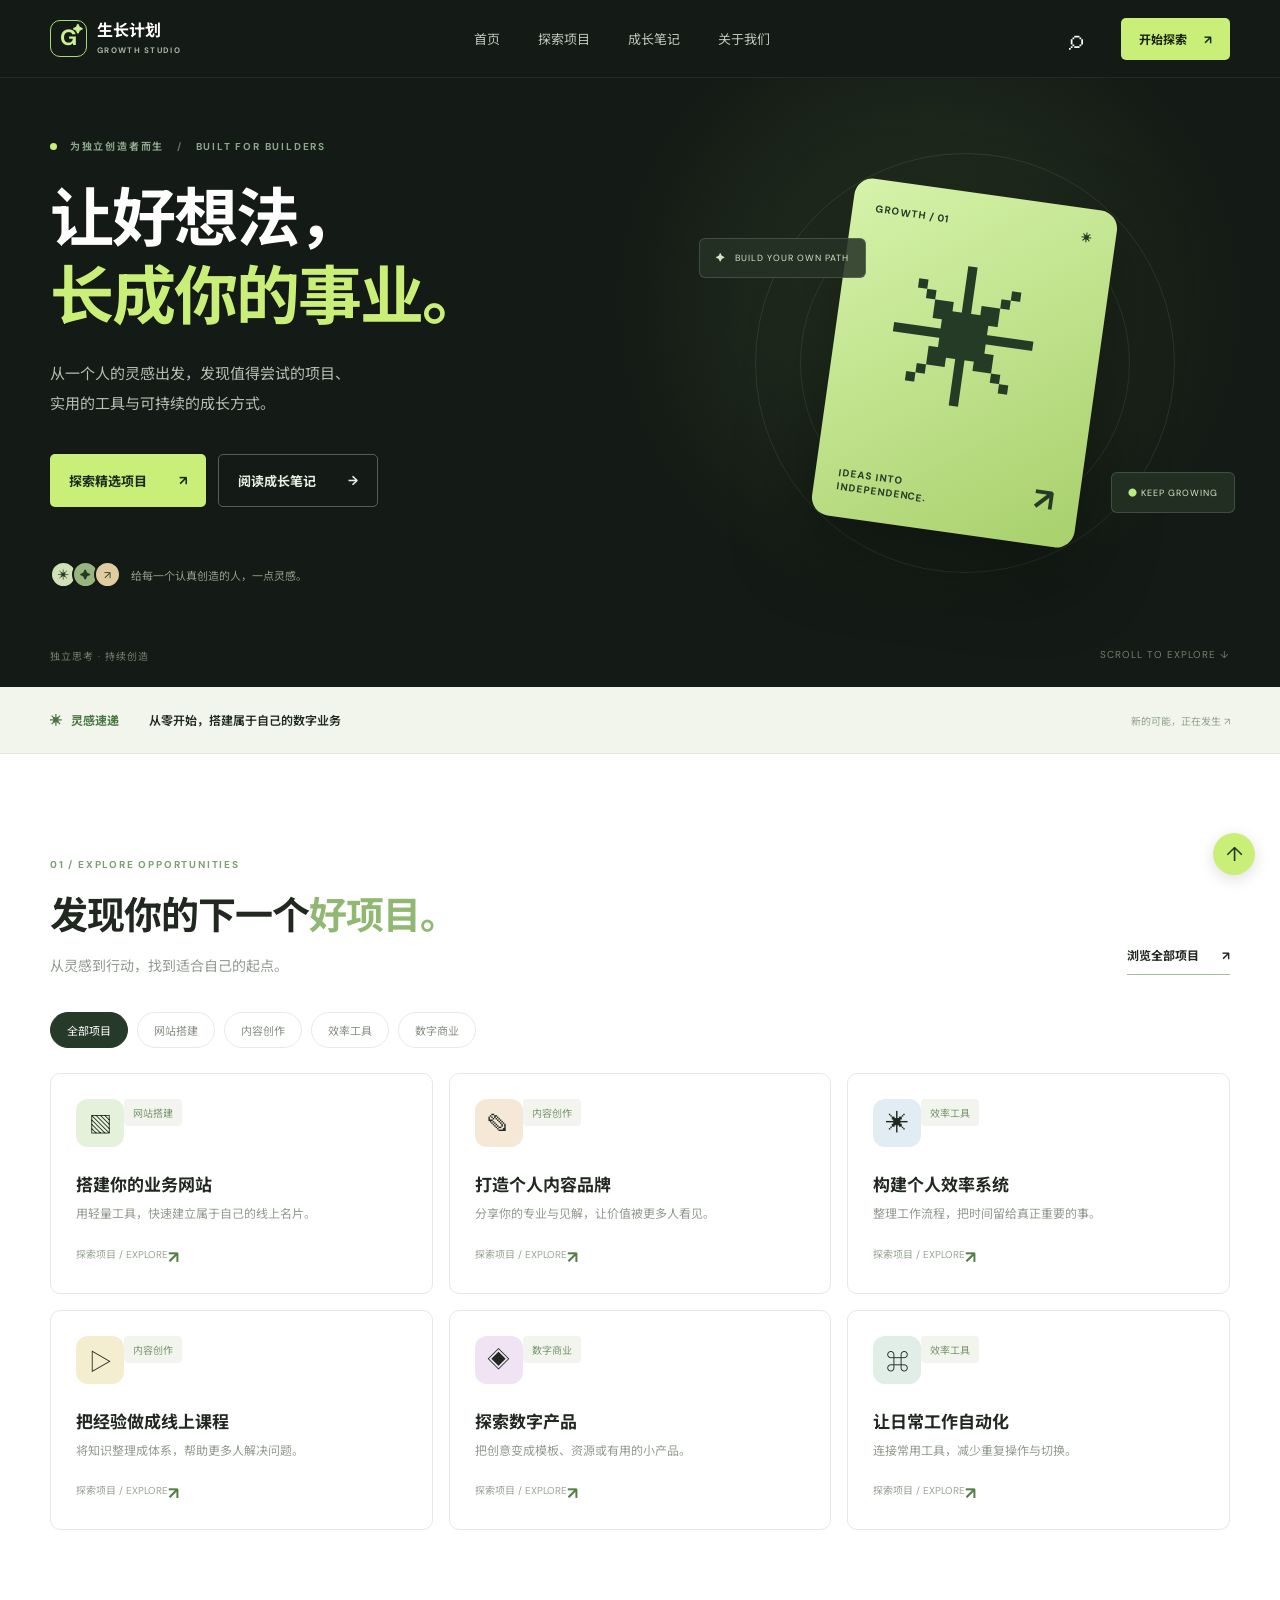
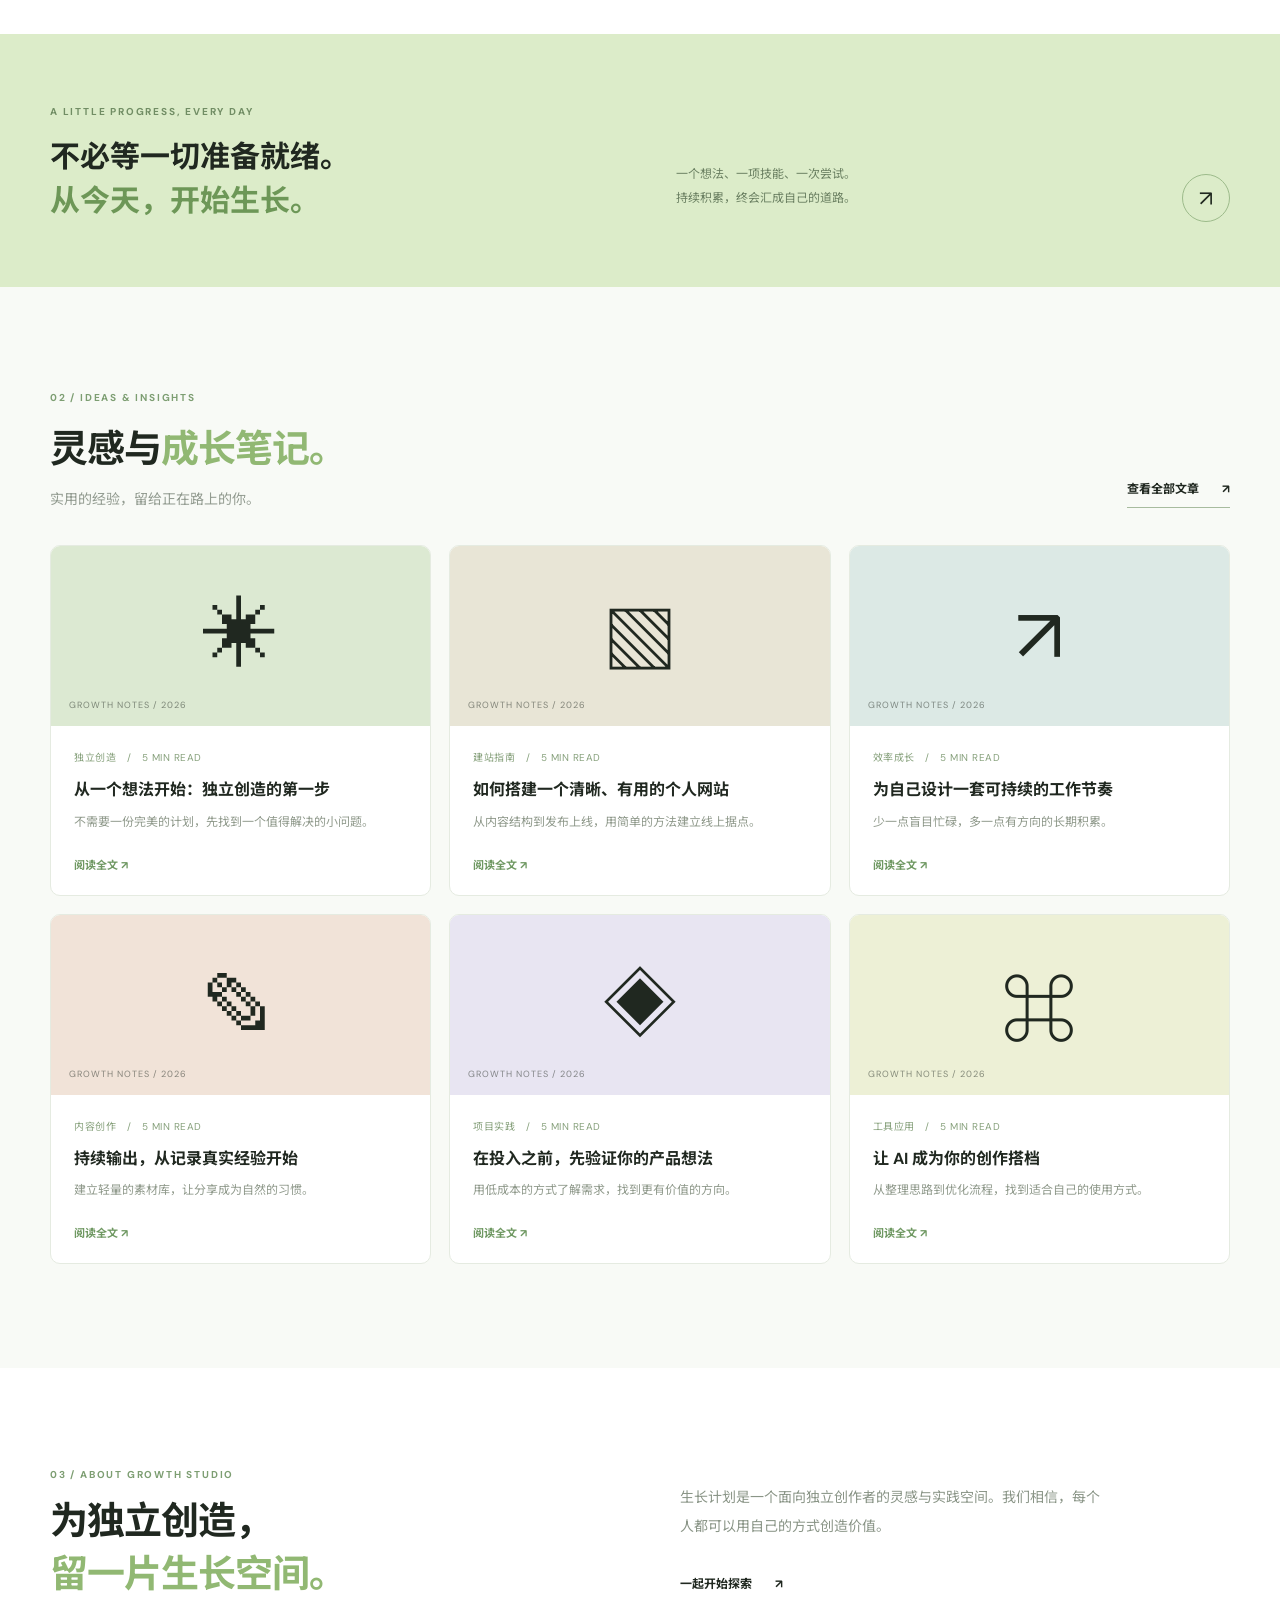
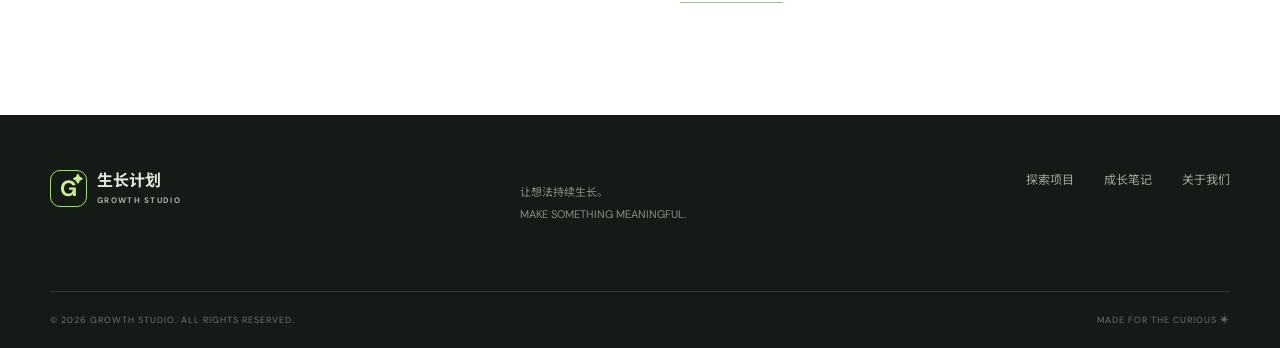
==== index.html @ 4f0d1d78 "Create Growth Studio website" ====
<!doctype html>
<html lang="zh-CN"><head><meta charset="UTF-8"><meta name="viewport" content="width=device-width,initial-scale=1"><meta name="description" content="为独立创作者精选项目、工具与成长指南。"><title>生长计划 Growth Studio — 让想法持续生长</title><link rel="stylesheet" href="style.css"><script defer src="app.js"></script></head>
<body><header class="header"><div class="nav wrap"><a class="brand" href="#home" aria-label="生长计划首页"><span class="brand-mark">G<span>✦</span></span><span>生长计划<small>GROWTH STUDIO</small></span></a><nav class="desktop-nav" aria-label="主导航"><a href="#home">首页</a><a href="#projects">探索项目</a><a href="#articles">成长笔记</a><a href="#about">关于我们</a></nav><button class="search-open icon-btn" aria-label="搜索">⌕</button><a class="nav-cta" href="#projects">开始探索 <span>↗</span></a><button class="menu-toggle icon-btn" aria-label="打开菜单" aria-expanded="false">☰</button></div><nav class="mobile-menu" aria-label="移动菜单"><a href="#home">首页</a><a href="#projects">探索项目</a><a href="#articles">成长笔记</a><a href="#about">关于我们</a></nav></header>
<main id="home"><section class="hero"><div class="hero-glow"></div><div class="wrap hero-inner"><div class="hero-copy"><div class="eyebrow"><span></span> 为独立创造者而生 <b> / </b> BUILT FOR BUILDERS</div><h1>让好想法，<br><em>长成你的事业。</em></h1><p>从一个人的灵感出发，发现值得尝试的项目、<br class="desktop-only">实用的工具与可持续的成长方式。</p><div class="hero-actions"><a class="button primary" href="#projects">探索精选项目 <span>↗</span></a><a class="button ghost" href="#articles">阅读成长笔记 <span>→</span></a></div><div class="hero-note"><span class="avatar-stack"><i>✳</i><i>✦</i><i>↗</i></span> 给每一个认真创造的人，一点灵感。</div></div><div class="hero-art" aria-hidden="true"><div class="orbit orbit-one"></div><div class="orbit orbit-two"></div><div class="art-card"><div class="art-top"><span>GROWTH / 01</span><span>✳</span></div><div class="art-symbol">✳</div><div class="art-bottom"><span>IDEAS INTO<br>INDEPENDENCE.</span><span>↗</span></div></div><div class="float-label label-one">✦ &nbsp; BUILD YOUR OWN PATH</div><div class="float-label label-two"><span>●</span> KEEP GROWING</div></div></div><div class="hero-bottom wrap"><span>独立思考 · 持续创造</span><span>SCROLL TO EXPLORE ↓</span></div></section>
<div class="ticker"><div class="wrap ticker-inner"><span class="ticker-label">✳ &nbsp; 灵感速递</span><a href="#articles">从零开始，搭建属于自己的数字业务</a><span class="ticker-right">新的可能，正在发生 ↗</span></div></div>
<section class="section wrap" id="projects"><div class="section-heading"><div><div class="section-kicker">01 / EXPLORE OPPORTUNITIES</div><h2>发现你的下一个<span>好项目。</span></h2><p>从灵感到行动，找到适合自己的起点。</p></div><a class="text-link" href="#project-list">浏览全部项目 <span>↗</span></a></div><div class="filters" id="filters" aria-label="项目分类"><button class="active" data-filter="全部">全部项目</button><button data-filter="网站搭建">网站搭建</button><button data-filter="内容创作">内容创作</button><button data-filter="效率工具">效率工具</button><button data-filter="数字商业">数字商业</button></div><div class="project-grid" id="project-list"></div><div class="empty" id="project-empty" hidden>没有找到相关项目，试试其他关键词。</div></section>
<section class="manifesto"><div class="wrap manifesto-inner"><div><span class="section-kicker">A LITTLE PROGRESS, EVERY DAY</span><h2>不必等一切准备就绪。<br><em>从今天，开始生长。</em></h2></div><p>一个想法、一项技能、一次尝试。<br>持续积累，终会汇成自己的道路。</p><a href="#articles" aria-label="阅读成长笔记">↗</a></div></section>
<section class="section articles-section" id="articles"><div class="wrap"><div class="section-heading"><div><div class="section-kicker">02 / IDEAS & INSIGHTS</div><h2>灵感与<span>成长笔记。</span></h2><p>实用的经验，留给正在路上的你。</p></div><a class="text-link" href="#article-list">查看全部文章 <span>↗</span></a></div><div class="article-grid" id="article-list"></div><div class="empty" id="article-empty" hidden>没有找到相关文章，试试其他关键词。</div></div></section>
<section class="about wrap" id="about"><div><div class="section-kicker">03 / ABOUT GROWTH STUDIO</div><h2>为独立创造，<br><span>留一片生长空间。</span></h2></div><div><p>生长计划是一个面向独立创作者的灵感与实践空间。我们相信，每个人都可以用自己的方式创造价值。</p><a class="text-link" href="#projects">一起开始探索 <span>↗</span></a></div></section></main>
<footer><div class="wrap footer-top"><a class="brand footer-brand" href="#home"><span class="brand-mark">G<span>✦</span></span><span>生长计划<small>GROWTH STUDIO</small></span></a><p>让想法持续生长。<br>MAKE SOMETHING MEANINGFUL.</p><div><a href="#projects">探索项目</a><a href="#articles">成长笔记</a><a href="#about">关于我们</a></div></div><div class="wrap footer-bottom"><span>© 2026 GROWTH STUDIO. ALL RIGHTS RESERVED.</span><span>MADE FOR THE CURIOUS ✳</span></div></footer>
<nav class="bottom-nav" aria-label="快捷导航"><a href="#home">⌂<small>首页</small></a><a href="#projects">▦<small>项目</small></a><a href="#articles">▤<small>文章</small></a><button class="search-open">⌕<small>搜索</small></button></nav><button class="back-top" aria-label="返回顶部">↑</button>
<dialog id="search-dialog"><form method="dialog"><div class="dialog-head"><span>搜索内容</span><button aria-label="关闭">×</button></div><label for="search-input">输入关键词，发现更多灵感</label><input id="search-input" type="search" placeholder="搜索项目或文章…" autocomplete="off"><div id="search-results"></div></form></dialog><dialog id="detail-dialog"><div class="dialog-head"><span>GROWTH STUDIO / 阅读</span><button id="detail-close" aria-label="关闭">×</button></div><div id="detail-content"></div></dialog></body></html>
---- style.css ----
@import url('https://fonts.googleapis.com/css2?family=DM+Sans:wght@400;500;600;700&family=Noto+Sans+SC:wght@400;500;600;700;900&display=swap');
:root{--dark:#121713;--green:#c9ef79;--ink:#202820;--muted:#788178;--paper:#f8f9f4;--line:#e4e9df}*{box-sizing:border-box}html{scroll-behavior:smooth;scroll-padding-top:90px}body{margin:0;font-family:'DM Sans','Noto Sans SC',sans-serif;color:var(--ink);background:#fff}a{color:inherit;text-decoration:none}button,input{font:inherit}button{cursor:pointer}.wrap{width:min(1180px,calc(100% - 64px));margin:auto}.header{height:78px;background:#141a15;color:#fff;position:sticky;top:0;z-index:20;border-bottom:1px solid #ffffff12}.nav{height:100%;display:flex;align-items:center;gap:32px}.brand{display:flex;gap:10px;align-items:center;font-weight:700;font-size:16px;line-height:1.1;white-space:nowrap}.brand small{display:block;color:#a9b4a6;font-size:8px;letter-spacing:1.3px;margin-top:6px}.brand-mark{width:37px;height:37px;display:grid;place-items:center;border:1px solid #a9db75;border-radius:10px;color:#cbef92;font-size:22px;position:relative}.brand-mark span{font-size:10px;position:absolute;right:3px;top:3px}.desktop-nav{display:flex;gap:38px;margin:auto;font-size:13px;color:#bfc8bd}.desktop-nav a:hover{color:var(--green)}.icon-btn{border:0;background:none;color:inherit;font-size:28px}.nav-cta{background:var(--green);color:#1a2518;padding:12px 18px;border-radius:5px;font-size:12px;font-weight:700}.nav-cta span{padding-left:14px}.menu-toggle,.mobile-menu{display:none}.hero{background:#141a15;color:white;position:relative;overflow:hidden}.hero-glow{position:absolute;width:650px;height:650px;background:radial-gradient(circle,#3a5430 0,transparent 68%);right:2%;top:-100px;opacity:.48}.hero-inner{min-height:568px;display:grid;grid-template-columns:1.1fr .9fr;align-items:center;position:relative}.hero-copy{padding:60px 0}.eyebrow,.section-kicker{font-size:10px;letter-spacing:1.8px;font-weight:700;color:#8ca78a}.eyebrow span{display:inline-block;width:7px;height:7px;border-radius:50%;background:var(--green);margin-right:9px}.eyebrow b{color:#687566;margin:0 9px}.hero h1{font-size:clamp(44px,5vw,68px);line-height:1.22;letter-spacing:-2px;margin:28px 0 22px}.hero h1 em,.manifesto h2 em{font-style:normal;color:var(--green)}.hero-copy>p{font-size:15px;line-height:2;color:#b5bfb2}.hero-actions{display:flex;gap:12px;margin-top:35px}.button{display:inline-flex;align-items:center;justify-content:space-between;gap:32px;padding:16px 19px;border-radius:5px;font-size:13px;font-weight:700}.primary{background:var(--green);color:#1b2918}.ghost{border:1px solid #536052;color:#e7eee4}.hero-note{margin-top:54px;color:#909e8c;font-size:11px;display:flex;align-items:center;gap:15px}.avatar-stack{display:flex}.avatar-stack i{font-style:normal;display:grid;place-items:center;margin-right:-5px;border:2px solid #141a15;width:27px;height:27px;border-radius:50%;background:#d1e0b6;color:#263924}.avatar-stack i:nth-child(2){background:#99b57f}.avatar-stack i:nth-child(3){background:#dfcda1}.hero-art{height:450px;position:relative;display:grid;place-items:center}.orbit{position:absolute;border:1px solid #ffffff16;border-radius:50%;width:420px;height:420px}.orbit-two{width:330px;height:330px}.art-card{width:265px;height:340px;border-radius:18px;background:linear-gradient(145deg,#d6f3aa,#a8d06c);box-shadow:0 30px 80px #0006;transform:rotate(8deg);padding:23px;color:#253b26;display:flex;flex-direction:column;justify-content:space-between}.art-top,.art-bottom{display:flex;justify-content:space-between;font-size:10px;font-weight:700;letter-spacing:1px}.art-symbol{font-size:150px;line-height:1;text-align:center;font-weight:400}.art-bottom{align-items:end;line-height:1.4}.art-bottom span:last-child{font-size:32px}.float-label{position:absolute;border:1px solid #ffffff25;background:#263226dd;border-radius:6px;padding:13px 16px;font-size:9px;letter-spacing:1px;color:#d2e7c7}.label-one{left:0;top:100px}.label-two{right:-5px;bottom:75px}.label-two span{color:#b9eb7e}.hero-bottom{display:flex;justify-content:space-between;color:#70816e;font-size:10px;letter-spacing:1px;padding-bottom:24px}.ticker{border-bottom:1px solid var(--line);background:#f1f5eb}.ticker-inner{min-height:66px;display:flex;align-items:center;gap:30px;font-size:12px}.ticker-label{font-weight:700;color:#497540}.ticker-inner a{font-weight:600}.ticker-right{margin-left:auto;color:#95a28f;font-size:10px}.section{padding:104px 0}.section-heading{display:flex;justify-content:space-between;align-items:end;margin-bottom:37px}.section-kicker{color:#7d9e72}.section h2,.about h2{font-size:38px;letter-spacing:-1px;margin:14px 0}.section h2 span,.about h2 span{color:#91b873}.section-heading p{font-size:14px;color:#929b90;margin:0}.text-link{font-weight:700;font-size:12px;border-bottom:1px solid #a7bb9e;padding:0 0 10px;white-space:nowrap}.text-link span{padding-left:20px}.filters{display:flex;gap:9px;overflow:auto;margin-bottom:25px}.filters button{border:1px solid #e7ebe3;background:#fff;color:#879084;border-radius:30px;padding:9px 16px;font-size:11px;white-space:nowrap}.filters button.active{background:#263a29;border-color:#263a29;color:white}.project-grid{display:grid;grid-template-columns:repeat(3,1fr);gap:16px}.project-card{background:#fff;border:1px solid #e5eae1;border-radius:10px;padding:25px;min-height:220px;transition:.2s;display:flex;flex-direction:column;text-align:left;color:inherit}.project-card:hover,.article-card:hover{transform:translateY(-4px);box-shadow:0 14px 40px #23351b10;border-color:#c7d9bc}.card-top{display:flex;justify-content:space-between;align-items:start}.project-icon{width:48px;height:48px;display:grid;place-items:center;border-radius:12px;font-size:23px}.tag{font-size:10px;color:#7d9575;background:#f1f5ed;padding:6px 9px;border-radius:4px}.project-card h3{font-size:17px;margin:24px 0 8px}.project-card p{font-size:12px;color:#929c8f;line-height:1.8;margin:0}.card-bottom{margin-top:auto;padding-top:20px;display:flex;justify-content:space-between;font-size:10px;color:#98a494}.card-bottom b{font-size:17px;color:#557f47}.manifesto{background:#dcecc9}.manifesto-inner{padding:65px 0;display:flex;align-items:end;justify-content:space-between;gap:30px}.manifesto .section-kicker{color:#718d64}.manifesto h2{font-size:30px;line-height:1.45;margin:15px 0 0}.manifesto h2 em{color:#6d9757}.manifesto p{font-size:12px;color:#6b8062;line-height:2}.manifesto a{border:1px solid #9dbb8b;border-radius:50%;width:48px;height:48px;display:grid;place-items:center;font-size:22px}.articles-section{background:#f8faf6}.article-grid{display:grid;grid-template-columns:repeat(3,1fr);gap:18px}.article-card{border:1px solid #e5ebe1;background:white;border-radius:10px;overflow:hidden;text-align:left;padding:0;color:inherit;transition:.2s}.article-art{height:180px;display:flex;align-items:center;justify-content:center;position:relative;overflow:hidden;font-size:76px}.article-art::after{content:'GROWTH NOTES  /  2026';position:absolute;bottom:15px;left:18px;font-size:9px;letter-spacing:1px;opacity:.5}.article-body{padding:23px}.article-meta{font-size:10px;color:#87a17c;letter-spacing:.5px}.article-card h3{font-size:16px;line-height:1.6;margin:13px 0 9px}.article-card p{font-size:12px;color:#909a8c;line-height:1.8;margin:0}.article-link{display:block;color:#6f9862;font-size:11px;font-weight:700;margin-top:22px}.about{padding:100px 0;display:grid;grid-template-columns:1fr 1fr;gap:80px}.about h2{line-height:1.4}.about p{font-size:14px;color:#8a9587;line-height:2.1;max-width:430px;margin:15px 0 30px}footer{background:#141a15;color:#dfe8da}.footer-top{padding:55px 0;display:flex;align-items:start;justify-content:space-between}.footer-top p{color:#849181;font-size:11px;line-height:2}.footer-top>div{display:flex;gap:30px;font-size:12px;color:#9eaa9a}.footer-bottom{border-top:1px solid #ffffff1c;padding:22px 0;display:flex;justify-content:space-between;color:#697768;font-size:9px;letter-spacing:1px}.bottom-nav{display:none}.back-top{position:fixed;right:25px;bottom:25px;border:0;border-radius:50%;width:42px;height:42px;background:#c9ef79;color:#233a20;font-size:20px;box-shadow:0 4px 16px #0002}dialog{border:0;border-radius:12px;padding:28px;width:min(600px,calc(100% - 32px));box-shadow:0 20px 80px #0004}dialog::backdrop{background:#101810b8}.dialog-head{display:flex;justify-content:space-between;align-items:center;font-size:11px;letter-spacing:1px;color:#81927a;font-weight:700}.dialog-head button{border:0;background:none;font-size:28px;color:#546450}dialog label{display:block;font-size:22px;font-weight:700;margin:22px 0 15px}dialog input{width:100%;border:1px solid #dbe4d7;border-radius:6px;padding:15px;outline-color:#8cb779}#search-results{max-height:50vh;overflow:auto}.result{display:block;width:100%;text-align:left;border:0;border-bottom:1px solid #edf0ea;background:white;padding:16px 2px;color:#2a3928}.result small{display:block;color:#91a389;margin-bottom:5px}#detail-content h2{font-size:28px;line-height:1.4;margin:25px 0 10px}#detail-content p{color:#6e7b69;line-height:1.9;font-size:14px}#detail-content h3{margin-top:30px;font-size:16px}.detail-badge{display:inline-block;background:#eef5e8;color:#638854;padding:7px 11px;border-radius:4px;font-size:11px}.empty{padding:40px;color:#899786;text-align:center}.mobile-menu{background:#141a15;padding:10px 32px 22px}.mobile-menu.open{display:grid;gap:18px;font-size:13px}
@media(max-width:760px){.wrap{width:calc(100% - 40px)}.header{height:65px}.desktop-nav,.nav-cta,.nav>.search-open{display:none}.menu-toggle{display:block;margin-left:auto;font-size:22px}.hero-inner{grid-template-columns:1fr;min-height:0}.hero-copy{padding:65px 0 15px}.hero h1{font-size:43px;letter-spacing:-1px}.hero-copy>p{font-size:13px}.desktop-only{display:none}.hero-note{margin-top:34px}.hero-art{height:340px}.orbit{width:310px;height:310px}.orbit-two{width:250px;height:250px}.art-card{width:190px;height:245px;padding:17px}.art-symbol{font-size:105px}.label-one{left:0;top:55px}.label-two{right:0;bottom:45px}.hero-bottom{font-size:8px}.ticker-inner{gap:14px;font-size:11px}.ticker-right{display:none}.section{padding:70px 0}.section h2,.about h2{font-size:28px}.section-heading{align-items:end;gap:10px}.section-heading p{font-size:12px}.text-link{font-size:10px}.text-link span{padding-left:5px}.project-grid{grid-template-columns:repeat(2,1fr);gap:10px}.project-card{padding:16px;min-height:210px}.project-card h3{font-size:14px;margin-top:18px}.project-card p{font-size:11px}.project-icon{width:40px;height:40px;font-size:20px}.manifesto-inner{align-items:start;flex-wrap:wrap;padding:45px 0}.manifesto h2{font-size:24px}.manifesto p{width:75%}.article-grid{grid-template-columns:1fr}.article-card{display:grid;grid-template-columns:120px 1fr}.article-art{height:100%;min-height:170px;font-size:50px}.article-art::after{font-size:7px}.article-body{padding:18px}.article-card h3{font-size:14px}.article-card p{font-size:11px}.article-link{margin-top:12px}.about{padding:70px 0;grid-template-columns:1fr;gap:15px}.footer-top{gap:30px;flex-wrap:wrap}.footer-top>div{width:100%;gap:25px}.footer-bottom{gap:15px;flex-direction:column;padding-bottom:85px}.bottom-nav{position:fixed;bottom:0;left:0;right:0;display:flex;justify-content:space-around;background:#172018;color:#b4c2af;border-top:1px solid #ffffff15;z-index:15;padding:8px 0 max(8px,env(safe-area-inset-bottom))}.bottom-nav a,.bottom-nav button{color:inherit;display:flex;align-items:center;flex-direction:column;font-size:20px;background:none;border:0;line-height:1.1}.bottom-nav small{font-size:9px;margin-top:5px}.back-top{bottom:80px;right:15px}.hero-actions{gap:8px}.button{padding:14px;gap:15px;font-size:12px}}
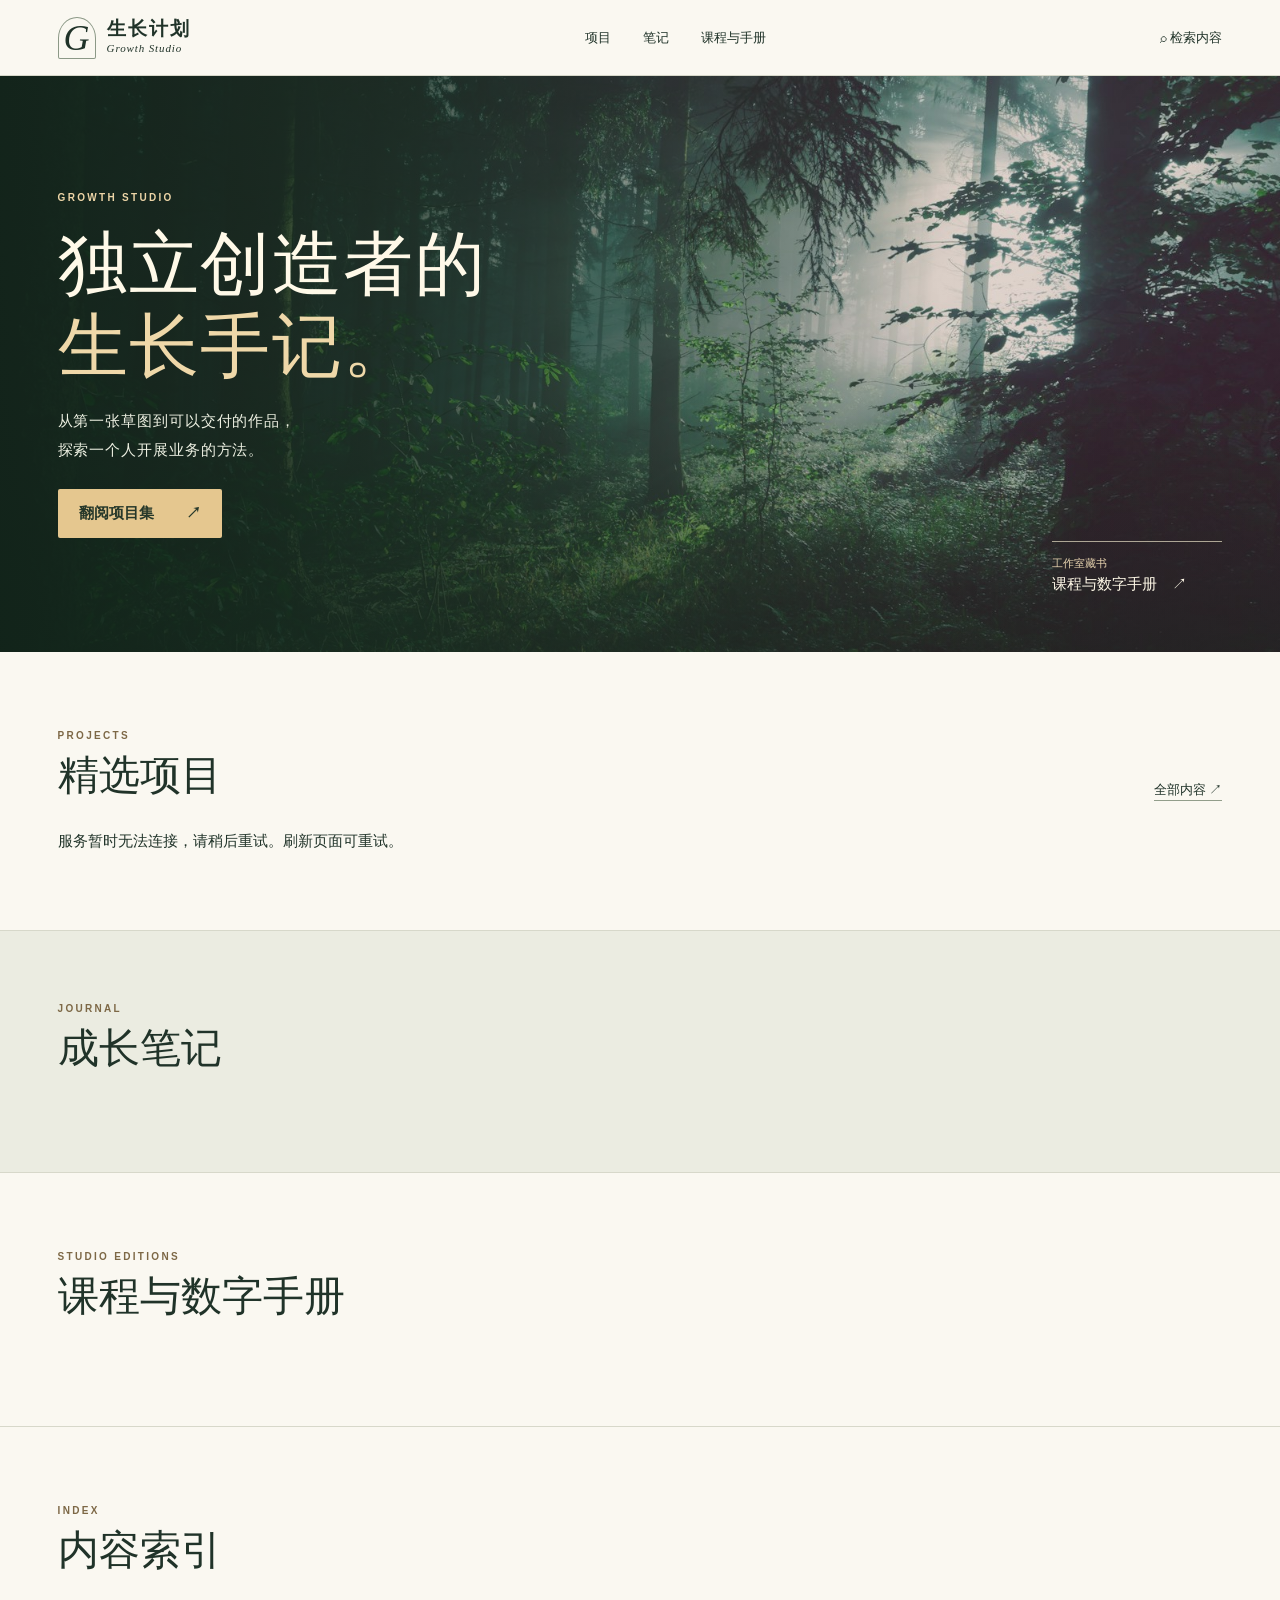
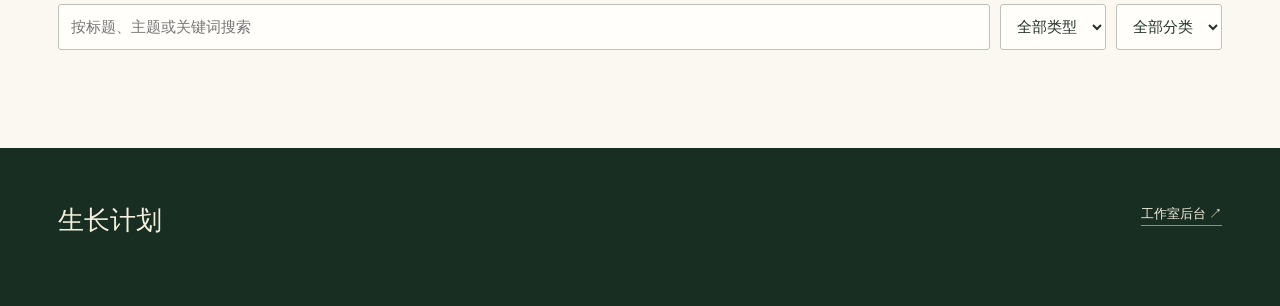
==== commit 2a1917c1: "Build the editorial site, D1-backed CMS and product delivery" ====
--- a/index.html
+++ b/index.html
@@ -1,12 +1,10 @@
 <!doctype html>
-<html lang="zh-CN"><head><meta charset="UTF-8"><meta name="viewport" content="width=device-width,initial-scale=1"><meta name="description" content="为独立创作者精选项目、工具与成长指南。"><title>生长计划 Growth Studio — 让想法持续生长</title><link rel="stylesheet" href="style.css"><script defer src="app.js"></script></head>
-<body><header class="header"><div class="nav wrap"><a class="brand" href="#home" aria-label="生长计划首页"><span class="brand-mark">G<span>✦</span></span><span>生长计划<small>GROWTH STUDIO</small></span></a><nav class="desktop-nav" aria-label="主导航"><a href="#home">首页</a><a href="#projects">探索项目</a><a href="#articles">成长笔记</a><a href="#about">关于我们</a></nav><button class="search-open icon-btn" aria-label="搜索">⌕</button><a class="nav-cta" href="#projects">开始探索 <span>↗</span></a><button class="menu-toggle icon-btn" aria-label="打开菜单" aria-expanded="false">☰</button></div><nav class="mobile-menu" aria-label="移动菜单"><a href="#home">首页</a><a href="#projects">探索项目</a><a href="#articles">成长笔记</a><a href="#about">关于我们</a></nav></header>
-<main id="home"><section class="hero"><div class="hero-glow"></div><div class="wrap hero-inner"><div class="hero-copy"><div class="eyebrow"><span></span> 为独立创造者而生 <b> / </b> BUILT FOR BUILDERS</div><h1>让好想法，<br><em>长成你的事业。</em></h1><p>从一个人的灵感出发，发现值得尝试的项目、<br class="desktop-only">实用的工具与可持续的成长方式。</p><div class="hero-actions"><a class="button primary" href="#projects">探索精选项目 <span>↗</span></a><a class="button ghost" href="#articles">阅读成长笔记 <span>→</span></a></div><div class="hero-note"><span class="avatar-stack"><i>✳</i><i>✦</i><i>↗</i></span> 给每一个认真创造的人，一点灵感。</div></div><div class="hero-art" aria-hidden="true"><div class="orbit orbit-one"></div><div class="orbit orbit-two"></div><div class="art-card"><div class="art-top"><span>GROWTH / 01</span><span>✳</span></div><div class="art-symbol">✳</div><div class="art-bottom"><span>IDEAS INTO<br>INDEPENDENCE.</span><span>↗</span></div></div><div class="float-label label-one">✦ &nbsp; BUILD YOUR OWN PATH</div><div class="float-label label-two"><span>●</span> KEEP GROWING</div></div></div><div class="hero-bottom wrap"><span>独立思考 · 持续创造</span><span>SCROLL TO EXPLORE ↓</span></div></section>
-<div class="ticker"><div class="wrap ticker-inner"><span class="ticker-label">✳ &nbsp; 灵感速递</span><a href="#articles">从零开始，搭建属于自己的数字业务</a><span class="ticker-right">新的可能，正在发生 ↗</span></div></div>
-<section class="section wrap" id="projects"><div class="section-heading"><div><div class="section-kicker">01 / EXPLORE OPPORTUNITIES</div><h2>发现你的下一个<span>好项目。</span></h2><p>从灵感到行动，找到适合自己的起点。</p></div><a class="text-link" href="#project-list">浏览全部项目 <span>↗</span></a></div><div class="filters" id="filters" aria-label="项目分类"><button class="active" data-filter="全部">全部项目</button><button data-filter="网站搭建">网站搭建</button><button data-filter="内容创作">内容创作</button><button data-filter="效率工具">效率工具</button><button data-filter="数字商业">数字商业</button></div><div class="project-grid" id="project-list"></div><div class="empty" id="project-empty" hidden>没有找到相关项目，试试其他关键词。</div></section>
-<section class="manifesto"><div class="wrap manifesto-inner"><div><span class="section-kicker">A LITTLE PROGRESS, EVERY DAY</span><h2>不必等一切准备就绪。<br><em>从今天，开始生长。</em></h2></div><p>一个想法、一项技能、一次尝试。<br>持续积累，终会汇成自己的道路。</p><a href="#articles" aria-label="阅读成长笔记">↗</a></div></section>
-<section class="section articles-section" id="articles"><div class="wrap"><div class="section-heading"><div><div class="section-kicker">02 / IDEAS & INSIGHTS</div><h2>灵感与<span>成长笔记。</span></h2><p>实用的经验，留给正在路上的你。</p></div><a class="text-link" href="#article-list">查看全部文章 <span>↗</span></a></div><div class="article-grid" id="article-list"></div><div class="empty" id="article-empty" hidden>没有找到相关文章，试试其他关键词。</div></div></section>
-<section class="about wrap" id="about"><div><div class="section-kicker">03 / ABOUT GROWTH STUDIO</div><h2>为独立创造，<br><span>留一片生长空间。</span></h2></div><div><p>生长计划是一个面向独立创作者的灵感与实践空间。我们相信，每个人都可以用自己的方式创造价值。</p><a class="text-link" href="#projects">一起开始探索 <span>↗</span></a></div></section></main>
-<footer><div class="wrap footer-top"><a class="brand footer-brand" href="#home"><span class="brand-mark">G<span>✦</span></span><span>生长计划<small>GROWTH STUDIO</small></span></a><p>让想法持续生长。<br>MAKE SOMETHING MEANINGFUL.</p><div><a href="#projects">探索项目</a><a href="#articles">成长笔记</a><a href="#about">关于我们</a></div></div><div class="wrap footer-bottom"><span>© 2026 GROWTH STUDIO. ALL RIGHTS RESERVED.</span><span>MADE FOR THE CURIOUS ✳</span></div></footer>
-<nav class="bottom-nav" aria-label="快捷导航"><a href="#home">⌂<small>首页</small></a><a href="#projects">▦<small>项目</small></a><a href="#articles">▤<small>文章</small></a><button class="search-open">⌕<small>搜索</small></button></nav><button class="back-top" aria-label="返回顶部">↑</button>
-<dialog id="search-dialog"><form method="dialog"><div class="dialog-head"><span>搜索内容</span><button aria-label="关闭">×</button></div><label for="search-input">输入关键词，发现更多灵感</label><input id="search-input" type="search" placeholder="搜索项目或文章…" autocomplete="off"><div id="search-results"></div></form></dialog><dialog id="detail-dialog"><div class="dialog-head"><span>GROWTH STUDIO / 阅读</span><button id="detail-close" aria-label="关闭">×</button></div><div id="detail-content"></div></dialog></body></html>
+<html lang="zh-CN"><head><meta charset="utf-8"><meta name="viewport" content="width=device-width,initial-scale=1"><meta name="theme-color" content="#182e23"><meta name="description" content="生长计划为独立创作者整理项目、实践笔记、课程与工作手册。"><title>生长计划 · Growth Studio</title><link rel="stylesheet" href="style.css"><script>if(location.hostname==='mengxianying.github.io')location.replace('https://growth-studio-atlas.pages.dev/'+location.hash)</script><script type="module" src="app.js"></script></head>
+<body><header class="mast"><div class="wrap bar"><a class="wordmark" href="#home"><i>G</i><span>生长计划<small>Growth Studio</small></span></a><nav><a href="#projects">项目</a><a href="#articles">笔记</a><a href="#resources">课程与手册</a></nav><a href="#library" class="search-link">⌕ <span>检索内容</span></a></div></header>
+<main id="home"><section class="hero"><img class="hero-photo" src="forest.jpg" alt="阳光穿过林间的高大树木" fetchpriority="high"><div class="wrap hero-layout"><div><p class="overline light">GROWTH STUDIO</p><h1>独立创造者的<br><em>生长手记。</em></h1><p class="intro">从第一张草图到可以交付的作品，<br>探索一个人开展业务的方法。</p><a class="gold-button" href="#projects">翻阅项目集 <span>↗</span></a></div><a class="hero-index" href="#resources"><small>工作室藏书</small><span>课程与数字手册　↗</span></a></div></section>
+<section id="projects" class="wrap block"><div class="section-head"><div><p class="overline">PROJECTS</p><h2>精选项目</h2></div><a href="#library" class="inline-link">全部内容 ↗</a></div><div id="project-list" class="project-grid" aria-live="polite">正在读取项目…</div></section>
+<section id="articles" class="paper"><div class="wrap editorial"><div class="section-head"><div><p class="overline">JOURNAL</p><h2>成长笔记</h2></div></div><div id="article-list" class="journal"></div></div></section>
+<section id="resources" class="wrap block"><div class="section-head"><div><p class="overline">STUDIO EDITIONS</p><h2>课程与数字手册</h2></div></div><div id="resource-list" class="resource-grid"></div></section>
+<section id="library" class="library"><div class="wrap block"><div class="section-head"><div><p class="overline">INDEX</p><h2>内容索引</h2></div></div><div class="controls"><input type="search" id="query" aria-label="搜索内容" placeholder="按标题、主题或关键词搜索"><select id="kind" aria-label="内容类型"><option value="">全部类型</option><option value="project">项目</option><option value="article">笔记</option><option value="course">课程</option><option value="product">商品</option></select><select id="category" aria-label="内容分类"><option value="">全部分类</option></select></div><div id="matches" class="index-list" aria-live="polite"></div></div></section></main>
+<footer><div class="wrap"><div><strong>生长计划</strong><p id="about"></p></div><a href="admin.html">工作室后台 ↗</a></div></footer>
+<dialog id="reader"><button class="close" aria-label="关闭详情">×</button><div id="detail"></div></dialog></body></html>
--- a/style.css
+++ b/style.css
@@ -1,3 +1,3 @@
-@import url('https://fonts.googleapis.com/css2?family=DM+Sans:wght@400;500;600;700&family=Noto+Sans+SC:wght@400;500;600;700;900&display=swap');
-:root{--dark:#121713;--green:#c9ef79;--ink:#202820;--muted:#788178;--paper:#f8f9f4;--line:#e4e9df}*{box-sizing:border-box}html{scroll-behavior:smooth;scroll-padding-top:90px}body{margin:0;font-family:'DM Sans','Noto Sans SC',sans-serif;color:var(--ink);background:#fff}a{color:inherit;text-decoration:none}button,input{font:inherit}button{cursor:pointer}.wrap{width:min(1180px,calc(100% - 64px));margin:auto}.header{height:78px;background:#141a15;color:#fff;position:sticky;top:0;z-index:20;border-bottom:1px solid #ffffff12}.nav{height:100%;display:flex;align-items:center;gap:32px}.brand{display:flex;gap:10px;align-items:center;font-weight:700;font-size:16px;line-height:1.1;white-space:nowrap}.brand small{display:block;color:#a9b4a6;font-size:8px;letter-spacing:1.3px;margin-top:6px}.brand-mark{width:37px;height:37px;display:grid;place-items:center;border:1px solid #a9db75;border-radius:10px;color:#cbef92;font-size:22px;position:relative}.brand-mark span{font-size:10px;position:absolute;right:3px;top:3px}.desktop-nav{display:flex;gap:38px;margin:auto;font-size:13px;color:#bfc8bd}.desktop-nav a:hover{color:var(--green)}.icon-btn{border:0;background:none;color:inherit;font-size:28px}.nav-cta{background:var(--green);color:#1a2518;padding:12px 18px;border-radius:5px;font-size:12px;font-weight:700}.nav-cta span{padding-left:14px}.menu-toggle,.mobile-menu{display:none}.hero{background:#141a15;color:white;position:relative;overflow:hidden}.hero-glow{position:absolute;width:650px;height:650px;background:radial-gradient(circle,#3a5430 0,transparent 68%);right:2%;top:-100px;opacity:.48}.hero-inner{min-height:568px;display:grid;grid-template-columns:1.1fr .9fr;align-items:center;position:relative}.hero-copy{padding:60px 0}.eyebrow,.section-kicker{font-size:10px;letter-spacing:1.8px;font-weight:700;color:#8ca78a}.eyebrow span{display:inline-block;width:7px;height:7px;border-radius:50%;background:var(--green);margin-right:9px}.eyebrow b{color:#687566;margin:0 9px}.hero h1{font-size:clamp(44px,5vw,68px);line-height:1.22;letter-spacing:-2px;margin:28px 0 22px}.hero h1 em,.manifesto h2 em{font-style:normal;color:var(--green)}.hero-copy>p{font-size:15px;line-height:2;color:#b5bfb2}.hero-actions{display:flex;gap:12px;margin-top:35px}.button{display:inline-flex;align-items:center;justify-content:space-between;gap:32px;padding:16px 19px;border-radius:5px;font-size:13px;font-weight:700}.primary{background:var(--green);color:#1b2918}.ghost{border:1px solid #536052;color:#e7eee4}.hero-note{margin-top:54px;color:#909e8c;font-size:11px;display:flex;align-items:center;gap:15px}.avatar-stack{display:flex}.avatar-stack i{font-style:normal;display:grid;place-items:center;margin-right:-5px;border:2px solid #141a15;width:27px;height:27px;border-radius:50%;background:#d1e0b6;color:#263924}.avatar-stack i:nth-child(2){background:#99b57f}.avatar-stack i:nth-child(3){background:#dfcda1}.hero-art{height:450px;position:relative;display:grid;place-items:center}.orbit{position:absolute;border:1px solid #ffffff16;border-radius:50%;width:420px;height:420px}.orbit-two{width:330px;height:330px}.art-card{width:265px;height:340px;border-radius:18px;background:linear-gradient(145deg,#d6f3aa,#a8d06c);box-shadow:0 30px 80px #0006;transform:rotate(8deg);padding:23px;color:#253b26;display:flex;flex-direction:column;justify-content:space-between}.art-top,.art-bottom{display:flex;justify-content:space-between;font-size:10px;font-weight:700;letter-spacing:1px}.art-symbol{font-size:150px;line-height:1;text-align:center;font-weight:400}.art-bottom{align-items:end;line-height:1.4}.art-bottom span:last-child{font-size:32px}.float-label{position:absolute;border:1px solid #ffffff25;background:#263226dd;border-radius:6px;padding:13px 16px;font-size:9px;letter-spacing:1px;color:#d2e7c7}.label-one{left:0;top:100px}.label-two{right:-5px;bottom:75px}.label-two span{color:#b9eb7e}.hero-bottom{display:flex;justify-content:space-between;color:#70816e;font-size:10px;letter-spacing:1px;padding-bottom:24px}.ticker{border-bottom:1px solid var(--line);background:#f1f5eb}.ticker-inner{min-height:66px;display:flex;align-items:center;gap:30px;font-size:12px}.ticker-label{font-weight:700;color:#497540}.ticker-inner a{font-weight:600}.ticker-right{margin-left:auto;color:#95a28f;font-size:10px}.section{padding:104px 0}.section-heading{display:flex;justify-content:space-between;align-items:end;margin-bottom:37px}.section-kicker{color:#7d9e72}.section h2,.about h2{font-size:38px;letter-spacing:-1px;margin:14px 0}.section h2 span,.about h2 span{color:#91b873}.section-heading p{font-size:14px;color:#929b90;margin:0}.text-link{font-weight:700;font-size:12px;border-bottom:1px solid #a7bb9e;padding:0 0 10px;white-space:nowrap}.text-link span{padding-left:20px}.filters{display:flex;gap:9px;overflow:auto;margin-bottom:25px}.filters button{border:1px solid #e7ebe3;background:#fff;color:#879084;border-radius:30px;padding:9px 16px;font-size:11px;white-space:nowrap}.filters button.active{background:#263a29;border-color:#263a29;color:white}.project-grid{display:grid;grid-template-columns:repeat(3,1fr);gap:16px}.project-card{background:#fff;border:1px solid #e5eae1;border-radius:10px;padding:25px;min-height:220px;transition:.2s;display:flex;flex-direction:column;text-align:left;color:inherit}.project-card:hover,.article-card:hover{transform:translateY(-4px);box-shadow:0 14px 40px #23351b10;border-color:#c7d9bc}.card-top{display:flex;justify-content:space-between;align-items:start}.project-icon{width:48px;height:48px;display:grid;place-items:center;border-radius:12px;font-size:23px}.tag{font-size:10px;color:#7d9575;background:#f1f5ed;padding:6px 9px;border-radius:4px}.project-card h3{font-size:17px;margin:24px 0 8px}.project-card p{font-size:12px;color:#929c8f;line-height:1.8;margin:0}.card-bottom{margin-top:auto;padding-top:20px;display:flex;justify-content:space-between;font-size:10px;color:#98a494}.card-bottom b{font-size:17px;color:#557f47}.manifesto{background:#dcecc9}.manifesto-inner{padding:65px 0;display:flex;align-items:end;justify-content:space-between;gap:30px}.manifesto .section-kicker{color:#718d64}.manifesto h2{font-size:30px;line-height:1.45;margin:15px 0 0}.manifesto h2 em{color:#6d9757}.manifesto p{font-size:12px;color:#6b8062;line-height:2}.manifesto a{border:1px solid #9dbb8b;border-radius:50%;width:48px;height:48px;display:grid;place-items:center;font-size:22px}.articles-section{background:#f8faf6}.article-grid{display:grid;grid-template-columns:repeat(3,1fr);gap:18px}.article-card{border:1px solid #e5ebe1;background:white;border-radius:10px;overflow:hidden;text-align:left;padding:0;color:inherit;transition:.2s}.article-art{height:180px;display:flex;align-items:center;justify-content:center;position:relative;overflow:hidden;font-size:76px}.article-art::after{content:'GROWTH NOTES  /  2026';position:absolute;bottom:15px;left:18px;font-size:9px;letter-spacing:1px;opacity:.5}.article-body{padding:23px}.article-meta{font-size:10px;color:#87a17c;letter-spacing:.5px}.article-card h3{font-size:16px;line-height:1.6;margin:13px 0 9px}.article-card p{font-size:12px;color:#909a8c;line-height:1.8;margin:0}.article-link{display:block;color:#6f9862;font-size:11px;font-weight:700;margin-top:22px}.about{padding:100px 0;display:grid;grid-template-columns:1fr 1fr;gap:80px}.about h2{line-height:1.4}.about p{font-size:14px;color:#8a9587;line-height:2.1;max-width:430px;margin:15px 0 30px}footer{background:#141a15;color:#dfe8da}.footer-top{padding:55px 0;display:flex;align-items:start;justify-content:space-between}.footer-top p{color:#849181;font-size:11px;line-height:2}.footer-top>div{display:flex;gap:30px;font-size:12px;color:#9eaa9a}.footer-bottom{border-top:1px solid #ffffff1c;padding:22px 0;display:flex;justify-content:space-between;color:#697768;font-size:9px;letter-spacing:1px}.bottom-nav{display:none}.back-top{position:fixed;right:25px;bottom:25px;border:0;border-radius:50%;width:42px;height:42px;background:#c9ef79;color:#233a20;font-size:20px;box-shadow:0 4px 16px #0002}dialog{border:0;border-radius:12px;padding:28px;width:min(600px,calc(100% - 32px));box-shadow:0 20px 80px #0004}dialog::backdrop{background:#101810b8}.dialog-head{display:flex;justify-content:space-between;align-items:center;font-size:11px;letter-spacing:1px;color:#81927a;font-weight:700}.dialog-head button{border:0;background:none;font-size:28px;color:#546450}dialog label{display:block;font-size:22px;font-weight:700;margin:22px 0 15px}dialog input{width:100%;border:1px solid #dbe4d7;border-radius:6px;padding:15px;outline-color:#8cb779}#search-results{max-height:50vh;overflow:auto}.result{display:block;width:100%;text-align:left;border:0;border-bottom:1px solid #edf0ea;background:white;padding:16px 2px;color:#2a3928}.result small{display:block;color:#91a389;margin-bottom:5px}#detail-content h2{font-size:28px;line-height:1.4;margin:25px 0 10px}#detail-content p{color:#6e7b69;line-height:1.9;font-size:14px}#detail-content h3{margin-top:30px;font-size:16px}.detail-badge{display:inline-block;background:#eef5e8;color:#638854;padding:7px 11px;border-radius:4px;font-size:11px}.empty{padding:40px;color:#899786;text-align:center}.mobile-menu{background:#141a15;padding:10px 32px 22px}.mobile-menu.open{display:grid;gap:18px;font-size:13px}
-@media(max-width:760px){.wrap{width:calc(100% - 40px)}.header{height:65px}.desktop-nav,.nav-cta,.nav>.search-open{display:none}.menu-toggle{display:block;margin-left:auto;font-size:22px}.hero-inner{grid-template-columns:1fr;min-height:0}.hero-copy{padding:65px 0 15px}.hero h1{font-size:43px;letter-spacing:-1px}.hero-copy>p{font-size:13px}.desktop-only{display:none}.hero-note{margin-top:34px}.hero-art{height:340px}.orbit{width:310px;height:310px}.orbit-two{width:250px;height:250px}.art-card{width:190px;height:245px;padding:17px}.art-symbol{font-size:105px}.label-one{left:0;top:55px}.label-two{right:0;bottom:45px}.hero-bottom{font-size:8px}.ticker-inner{gap:14px;font-size:11px}.ticker-right{display:none}.section{padding:70px 0}.section h2,.about h2{font-size:28px}.section-heading{align-items:end;gap:10px}.section-heading p{font-size:12px}.text-link{font-size:10px}.text-link span{padding-left:5px}.project-grid{grid-template-columns:repeat(2,1fr);gap:10px}.project-card{padding:16px;min-height:210px}.project-card h3{font-size:14px;margin-top:18px}.project-card p{font-size:11px}.project-icon{width:40px;height:40px;font-size:20px}.manifesto-inner{align-items:start;flex-wrap:wrap;padding:45px 0}.manifesto h2{font-size:24px}.manifesto p{width:75%}.article-grid{grid-template-columns:1fr}.article-card{display:grid;grid-template-columns:120px 1fr}.article-art{height:100%;min-height:170px;font-size:50px}.article-art::after{font-size:7px}.article-body{padding:18px}.article-card h3{font-size:14px}.article-card p{font-size:11px}.article-link{margin-top:12px}.about{padding:70px 0;grid-template-columns:1fr;gap:15px}.footer-top{gap:30px;flex-wrap:wrap}.footer-top>div{width:100%;gap:25px}.footer-bottom{gap:15px;flex-direction:column;padding-bottom:85px}.bottom-nav{position:fixed;bottom:0;left:0;right:0;display:flex;justify-content:space-around;background:#172018;color:#b4c2af;border-top:1px solid #ffffff15;z-index:15;padding:8px 0 max(8px,env(safe-area-inset-bottom))}.bottom-nav a,.bottom-nav button{color:inherit;display:flex;align-items:center;flex-direction:column;font-size:20px;background:none;border:0;line-height:1.1}.bottom-nav small{font-size:9px;margin-top:5px}.back-top{bottom:80px;right:15px}.hero-actions{gap:8px}.button{padding:14px;gap:15px;font-size:12px}}
+:root{--paper:#faf8f1;--ink:#203329;--muted:#687269;--line:#d7d8ca;--gold:#e5c78f;--forest:#182e23;--serif:"Baskervville","Songti SC","STSong","Noto Serif CJK SC",Georgia,serif;--sans:"DM Sans","PingFang SC","Microsoft YaHei",sans-serif;color-scheme:light}
+*{box-sizing:border-box}html{scroll-behavior:smooth;scroll-padding-top:80px}body{margin:0;background:var(--paper);color:var(--ink);font:15px/1.65 var(--sans)}button,input,select,textarea{font:inherit;color:inherit}button,a,input,select,textarea{touch-action:manipulation}button,a{cursor:pointer}a{color:inherit;text-decoration:none}button{border:1px solid var(--line);background:var(--paper);padding:.55rem 1rem;border-radius:3px}a:focus-visible,button:focus-visible,input:focus-visible,select:focus-visible,textarea:focus-visible{outline:3px solid #b8883d;outline-offset:3px}[hidden]{display:none!important}.wrap{width:min(1240px,calc(100% - 9vw));margin:auto}.mast{background:var(--paper);position:sticky;top:0;z-index:5;border-bottom:1px solid var(--line)}.bar{height:75px;display:flex;justify-content:space-between;align-items:center;gap:1.1rem}.wordmark{display:inline-flex;align-items:center;gap:11px}.wordmark i{width:38px;height:42px;border:1px solid #8c9987;border-radius:50% 50% 2px 2px;text-align:center;font:italic 36px/41px Georgia,serif}.wordmark span{font:bold 19px/1.2 var(--serif);letter-spacing:2px}.wordmark small{display:block;font:italic 11px/1.4 Georgia,serif;letter-spacing:.08em}.bar nav{display:flex;gap:2rem}.bar nav a,.search-link,.admin .bar>a:last-child{font-size:13px}.bar a:hover,.inline-link:hover{color:#906320}.hero{position:relative;background:#17281b;color:#fff9e8;isolation:isolate;overflow:hidden}.hero-photo{position:absolute;inset:0;height:100%;width:100%;object-fit:cover;object-position:60% 48%;z-index:-2}.hero:before{content:"";position:absolute;inset:0;background:linear-gradient(90deg,#102419ed 0%,#142c1ebd 32%,#142c1e20 73%),linear-gradient(0deg,#14251973,transparent 45%);z-index:-1}.hero-layout{min-height:clamp(490px,45vw,650px);display:flex;align-items:center;justify-content:space-between;padding-block:55px;gap:2rem}.overline{font:600 10px/1.6 var(--sans);letter-spacing:.23em;margin:0 0 12px;color:#7d6846}.overline.light{color:#edd5a7}.hero h1{font:500 clamp(46px,5.5vw,82px)/1.16 var(--serif);letter-spacing:.02em;margin:18px 0 20px}.hero h1 em{color:#efd8a9;font-style:normal}.intro{color:#edf0e2;line-height:1.9;letter-spacing:.06em}.gold-button{display:inline-flex;align-items:center;justify-content:center;gap:32px;background:var(--gold);color:#26382a;font-weight:650;border:0;border-radius:2px;padding:12px 21px}.hero .gold-button{margin-top:10px}.gold-button:hover{background:#eed5a5}.hero-index{border-top:1px solid #efe8ccaa;align-self:end;min-width:170px;padding-top:12px}.hero-index small,.hero-index span{display:block}.hero-index small{color:#ead6b1;font-size:11px}.block{padding-block:76px}.section-head{display:flex;align-items:end;justify-content:space-between;gap:15px;margin-bottom:28px}h1,h2,h3{font-family:var(--serif);overflow-wrap:anywhere}.section-head h2,.desk h1{font-weight:550;font-size:clamp(30px,3.2vw,47px);margin:0;line-height:1.22}.section-head .overline{margin-bottom:7px}.inline-link{font-size:13px;border-bottom:1px solid #929e8b}.project-grid{display:grid;grid-template-columns:repeat(3,minmax(0,1fr));gap:25px}.project-card figure{aspect-ratio:1.83;margin:0 0 18px;background:#dcdacb;overflow:hidden}.project-card img,.resource img{width:100%;height:100%;object-fit:cover;transition:transform .4s}.project-card:hover img{transform:scale(1.035)}.project-card h3,.resource h3{font-size:22px;line-height:1.35;margin:7px 0 6px}.project-card b{float:right;font:normal 16px var(--sans);color:#877143}.project-card small,.resource small,.journal small,#detail>small{color:#78603a;font-size:11px;letter-spacing:.08em}.project-card p,.resource p{margin:4px 0;color:var(--muted);font-size:14px}.paper{background:#ebece1;border-block:1px solid var(--line)}.editorial{display:grid;grid-template-columns:1fr 2fr;gap:4%;padding-block:70px}.editorial .section-head{align-self:start}.journal a,.index-list a{border-top:1px solid #bcc4b6;display:grid;align-items:center;gap:17px;padding:17px 0;grid-template-columns:75px 1fr 1em}.journal h3{font-size:19px;font-weight:550;line-height:1.55;margin:0}.journal a:hover,.index-list a:hover{color:#916525}.resource-grid{display:grid;grid-template-columns:repeat(2,minmax(0,1fr));gap:24px}.resource{display:grid;grid-template-columns:34% 1fr;border:1px solid var(--line);background:#f5f2e8;overflow:hidden}.resource img{min-height:185px}.resource>div{padding:24px}.resource b{display:block;margin-top:14px;font-size:12px}.library{border-top:1px solid var(--line)}input,select,textarea{border:1px solid #bbc4b7;background:#fffefa;border-radius:3px;padding:10px 12px;min-width:0;max-width:100%}textarea{resize:vertical}.controls{display:flex;gap:10px;margin-bottom:22px;flex-wrap:wrap}.controls input{flex:1;min-width:180px}.index-list{display:grid;grid-template-columns:repeat(2,minmax(0,1fr));column-gap:35px}.index-list a{grid-template-columns:35px 1fr 1em;font-size:13px}.index-list small{color:var(--muted)}footer{padding:55px 0;background:var(--forest);color:#f5f0dc}footer>.wrap{display:flex;gap:30px;justify-content:space-between;align-items:start}footer strong{font:26px var(--serif)}footer p{color:#bbc7b9;max-width:560px;font-size:13px}footer a{white-space:nowrap;font-size:13px;border-bottom:1px solid #85937c}dialog{width:min(680px,94vw);max-height:86vh;margin:auto;padding:38px;border:1px solid var(--line);background:var(--paper);color:var(--ink);border-radius:7px;box-shadow:0 20px 90px #10211766}dialog::backdrop{background:#13271ec9}.close{position:sticky;float:right;top:0;z-index:1;background:var(--paper);border-radius:50%;font:24px/1 var(--sans);padding:5px 9px}#detail h2,#editor h2{font-size:32px;line-height:1.3;margin:16px 0}.lead{color:var(--muted)}#detail>img{width:100%;max-height:290px;object-fit:cover;margin:8px 0}.prose{white-space:pre-wrap;overflow-wrap:anywhere;line-height:2;margin:18px 0}.admin{background:#f2f1e9}.admin .mast{background:var(--forest);color:var(--paper)}#login{max-width:420px;margin:12vh auto;background:var(--paper);border:1px solid var(--line);padding:34px}#login h1{font-size:32px;margin:0 0 20px}.admin label{display:grid;gap:6px;font-size:13px;margin:12px 0}.admin label input,.admin label textarea,.admin label select{width:100%}.workspace{display:grid;grid-template-columns:175px minmax(0,1fr);gap:4vw;min-height:75vh;padding:50px 0}.workspace aside{border-right:1px solid var(--line);padding-right:22px}.workspace aside strong{font:24px var(--serif)}#sections{display:grid;margin:24px 0}#sections button{border:0;border-bottom:1px solid var(--line);text-align:left;background:transparent;padding:11px}#sections [aria-current=page]{background:#dbe1d1;font-weight:700}.metrics{display:grid;grid-template-columns:repeat(auto-fit,minmax(100px,1fr));background:var(--forest);color:var(--paper);padding:20px;gap:16px}.metrics small,.row small{display:block}.metrics small{color:#c4ccbc}.metrics b{display:block;font:34px/1.5 Georgia,serif;color:var(--gold)}.desk h2{font-size:22px;margin:30px 0 12px}.row{display:flex;align-items:center;gap:14px;border-bottom:1px solid var(--line);padding:14px 0}.row>div:first-child,.row>strong:first-child{flex:1;min-width:0;overflow-wrap:anywhere}.row small,.muted{color:var(--muted);font-size:12px}.row button{font-size:12px}.badge{padding:3px 9px;background:#e9ddc5;color:#715a32;font-size:11px;border-radius:20px}.badge.on{background:#dde9d8;color:#34563e}.form-grid{display:grid;grid-template-columns:1fr 1fr;gap:12px}#message:not(:empty){position:sticky;bottom:15px;background:#243e2d;color:white;border-radius:4px;padding:10px 18px;width:fit-content;margin-inline:auto}#edit-message{color:#84612d}button:disabled{opacity:.55;cursor:wait}
+@media(max-width:700px){.wrap{width:calc(100% - 36px)}.bar{height:63px;gap:8px}.bar nav{gap:12px}.bar nav a{font-size:12px}.wordmark{gap:6px}.wordmark i{width:27px;height:32px;font-size:26px;line-height:30px}.wordmark span{font-size:15px}.wordmark small{font-size:9px}.search-link{font-size:21px}.search-link span{display:none}.hero-layout{align-items:start;flex-direction:column;min-height:490px;padding-block:45px 22px}.hero-index{align-self:end;min-width:140px;font-size:13px}.hero-photo{object-position:65% center}.hero h1{font-size:clamp(42px,10vw,60px)}.intro{font-size:14px}.block,.editorial{padding-block:43px}.project-grid,.editorial,.resource-grid,.index-list{grid-template-columns:1fr}.project-grid{gap:28px}.journal a{gap:10px;grid-template-columns:56px 1fr 1em}.journal h3{font-size:17px}.resource>div{padding:15px}.resource h3,.project-card h3{font-size:20px}.controls input{width:100%;flex-basis:100%}.controls select{flex:1}.section-head{margin-bottom:20px}.workspace{display:block;padding:18px 0}.workspace aside{border:0;padding:0}.workspace aside>strong{display:none}#sections{display:flex;overflow:auto;margin:0 0 10px}#sections button{white-space:nowrap}.desk{margin-top:20px}.desk h1{font-size:26px}.order-row{flex-wrap:wrap}.metrics{grid-template-columns:repeat(2,1fr)}.row{gap:7px}.row strong{font-size:14px}dialog{padding:22px}.form-grid{grid-template-columns:1fr}footer>.wrap{flex-direction:column}.gold-button{font-size:14px}}@media(prefers-reduced-motion:reduce){*{scroll-behavior:auto!important;transition:none!important}}
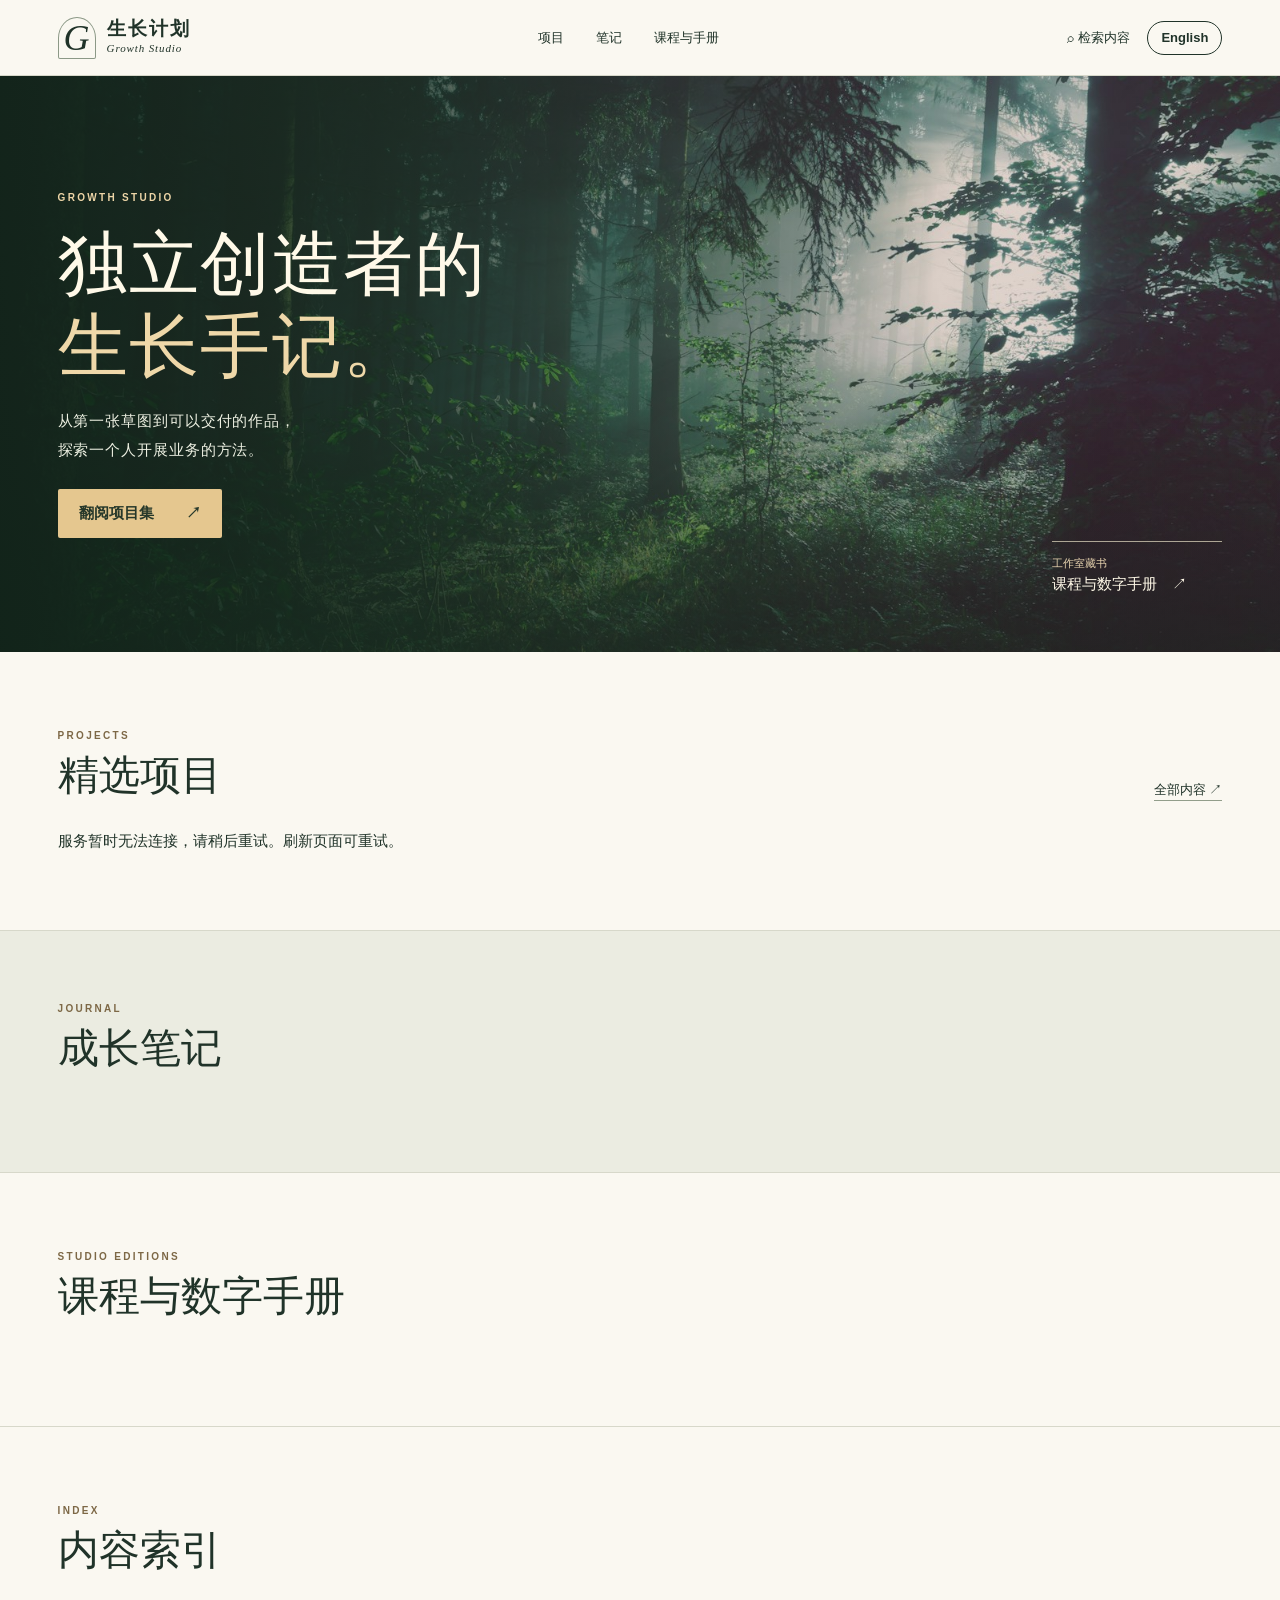
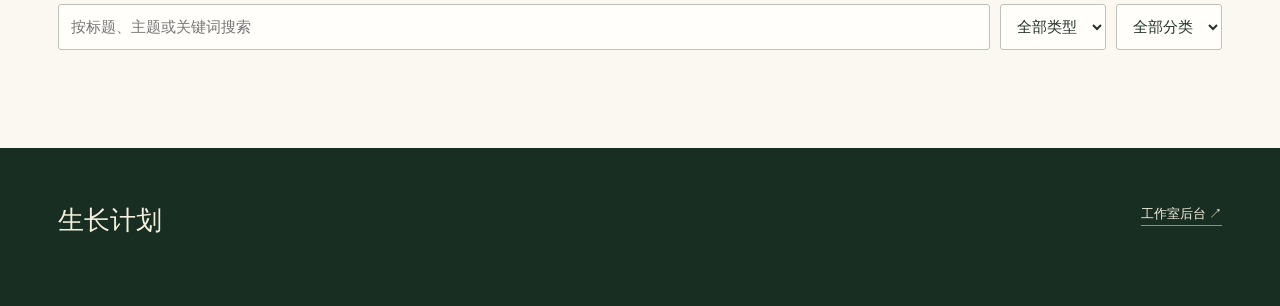
==== commit d505c728: "Add English edition and bilingual publishing" ====
--- a/index.html
+++ b/index.html
@@ -1,10 +1,10 @@
 <!doctype html>
-<html lang="zh-CN"><head><meta charset="utf-8"><meta name="viewport" content="width=device-width,initial-scale=1"><meta name="theme-color" content="#182e23"><meta name="description" content="生长计划为独立创作者整理项目、实践笔记、课程与工作手册。"><title>生长计划 · Growth Studio</title><link rel="stylesheet" href="style.css"><script>if(location.hostname==='mengxianying.github.io')location.replace('https://growth-studio-atlas.pages.dev/'+location.hash)</script><script type="module" src="app.js"></script></head>
-<body><header class="mast"><div class="wrap bar"><a class="wordmark" href="#home"><i>G</i><span>生长计划<small>Growth Studio</small></span></a><nav><a href="#projects">项目</a><a href="#articles">笔记</a><a href="#resources">课程与手册</a></nav><a href="#library" class="search-link">⌕ <span>检索内容</span></a></div></header>
+<html lang="zh-CN"><head><meta charset="utf-8"><meta name="viewport" content="width=device-width,initial-scale=1"><meta name="theme-color" content="#182e23"><meta name="description" content="生长计划为独立创作者整理项目、实践笔记、课程与工作手册。"><title>生长计划 · Growth Studio</title><link rel="stylesheet" href="style.css"><script src="language.js"></script><script type="module" src="app.js"></script></head>
+<body><header class="mast"><div class="wrap bar"><a class="wordmark" href="#home"><i>G</i><span>生长计划<small>Growth Studio</small></span></a><nav><a href="#projects">项目</a><a href="#articles">笔记</a><a href="#resources">课程与手册</a></nav><a href="#library" class="search-link">⌕ <span>检索内容</span></a><a class="lang-switch" data-language-switch href="?lang=en" lang="en" hreflang="en">English</a></div></header>
 <main id="home"><section class="hero"><img class="hero-photo" src="forest.jpg" alt="阳光穿过林间的高大树木" fetchpriority="high"><div class="wrap hero-layout"><div><p class="overline light">GROWTH STUDIO</p><h1>独立创造者的<br><em>生长手记。</em></h1><p class="intro">从第一张草图到可以交付的作品，<br>探索一个人开展业务的方法。</p><a class="gold-button" href="#projects">翻阅项目集 <span>↗</span></a></div><a class="hero-index" href="#resources"><small>工作室藏书</small><span>课程与数字手册　↗</span></a></div></section>
 <section id="projects" class="wrap block"><div class="section-head"><div><p class="overline">PROJECTS</p><h2>精选项目</h2></div><a href="#library" class="inline-link">全部内容 ↗</a></div><div id="project-list" class="project-grid" aria-live="polite">正在读取项目…</div></section>
 <section id="articles" class="paper"><div class="wrap editorial"><div class="section-head"><div><p class="overline">JOURNAL</p><h2>成长笔记</h2></div></div><div id="article-list" class="journal"></div></div></section>
 <section id="resources" class="wrap block"><div class="section-head"><div><p class="overline">STUDIO EDITIONS</p><h2>课程与数字手册</h2></div></div><div id="resource-list" class="resource-grid"></div></section>
 <section id="library" class="library"><div class="wrap block"><div class="section-head"><div><p class="overline">INDEX</p><h2>内容索引</h2></div></div><div class="controls"><input type="search" id="query" aria-label="搜索内容" placeholder="按标题、主题或关键词搜索"><select id="kind" aria-label="内容类型"><option value="">全部类型</option><option value="project">项目</option><option value="article">笔记</option><option value="course">课程</option><option value="product">商品</option></select><select id="category" aria-label="内容分类"><option value="">全部分类</option></select></div><div id="matches" class="index-list" aria-live="polite"></div></div></section></main>
 <footer><div class="wrap"><div><strong>生长计划</strong><p id="about"></p></div><a href="admin.html">工作室后台 ↗</a></div></footer>
-<dialog id="reader"><button class="close" aria-label="关闭详情">×</button><div id="detail"></div></dialog></body></html>
+<dialog id="reader"><button class="close" aria-label="关闭详情">×</button><a class="lang-switch dialog-lang" data-language-switch href="?lang=en" lang="en" hreflang="en">English</a><div id="detail"></div></dialog></body></html>
--- a/style.css
+++ b/style.css
@@ -1,3 +1,7 @@
 :root{--paper:#faf8f1;--ink:#203329;--muted:#687269;--line:#d7d8ca;--gold:#e5c78f;--forest:#182e23;--serif:"Baskervville","Songti SC","STSong","Noto Serif CJK SC",Georgia,serif;--sans:"DM Sans","PingFang SC","Microsoft YaHei",sans-serif;color-scheme:light}
 *{box-sizing:border-box}html{scroll-behavior:smooth;scroll-padding-top:80px}body{margin:0;background:var(--paper);color:var(--ink);font:15px/1.65 var(--sans)}button,input,select,textarea{font:inherit;color:inherit}button,a,input,select,textarea{touch-action:manipulation}button,a{cursor:pointer}a{color:inherit;text-decoration:none}button{border:1px solid var(--line);background:var(--paper);padding:.55rem 1rem;border-radius:3px}a:focus-visible,button:focus-visible,input:focus-visible,select:focus-visible,textarea:focus-visible{outline:3px solid #b8883d;outline-offset:3px}[hidden]{display:none!important}.wrap{width:min(1240px,calc(100% - 9vw));margin:auto}.mast{background:var(--paper);position:sticky;top:0;z-index:5;border-bottom:1px solid var(--line)}.bar{height:75px;display:flex;justify-content:space-between;align-items:center;gap:1.1rem}.wordmark{display:inline-flex;align-items:center;gap:11px}.wordmark i{width:38px;height:42px;border:1px solid #8c9987;border-radius:50% 50% 2px 2px;text-align:center;font:italic 36px/41px Georgia,serif}.wordmark span{font:bold 19px/1.2 var(--serif);letter-spacing:2px}.wordmark small{display:block;font:italic 11px/1.4 Georgia,serif;letter-spacing:.08em}.bar nav{display:flex;gap:2rem}.bar nav a,.search-link,.admin .bar>a:last-child{font-size:13px}.bar a:hover,.inline-link:hover{color:#906320}.hero{position:relative;background:#17281b;color:#fff9e8;isolation:isolate;overflow:hidden}.hero-photo{position:absolute;inset:0;height:100%;width:100%;object-fit:cover;object-position:60% 48%;z-index:-2}.hero:before{content:"";position:absolute;inset:0;background:linear-gradient(90deg,#102419ed 0%,#142c1ebd 32%,#142c1e20 73%),linear-gradient(0deg,#14251973,transparent 45%);z-index:-1}.hero-layout{min-height:clamp(490px,45vw,650px);display:flex;align-items:center;justify-content:space-between;padding-block:55px;gap:2rem}.overline{font:600 10px/1.6 var(--sans);letter-spacing:.23em;margin:0 0 12px;color:#7d6846}.overline.light{color:#edd5a7}.hero h1{font:500 clamp(46px,5.5vw,82px)/1.16 var(--serif);letter-spacing:.02em;margin:18px 0 20px}.hero h1 em{color:#efd8a9;font-style:normal}.intro{color:#edf0e2;line-height:1.9;letter-spacing:.06em}.gold-button{display:inline-flex;align-items:center;justify-content:center;gap:32px;background:var(--gold);color:#26382a;font-weight:650;border:0;border-radius:2px;padding:12px 21px}.hero .gold-button{margin-top:10px}.gold-button:hover{background:#eed5a5}.hero-index{border-top:1px solid #efe8ccaa;align-self:end;min-width:170px;padding-top:12px}.hero-index small,.hero-index span{display:block}.hero-index small{color:#ead6b1;font-size:11px}.block{padding-block:76px}.section-head{display:flex;align-items:end;justify-content:space-between;gap:15px;margin-bottom:28px}h1,h2,h3{font-family:var(--serif);overflow-wrap:anywhere}.section-head h2,.desk h1{font-weight:550;font-size:clamp(30px,3.2vw,47px);margin:0;line-height:1.22}.section-head .overline{margin-bottom:7px}.inline-link{font-size:13px;border-bottom:1px solid #929e8b}.project-grid{display:grid;grid-template-columns:repeat(3,minmax(0,1fr));gap:25px}.project-card figure{aspect-ratio:1.83;margin:0 0 18px;background:#dcdacb;overflow:hidden}.project-card img,.resource img{width:100%;height:100%;object-fit:cover;transition:transform .4s}.project-card:hover img{transform:scale(1.035)}.project-card h3,.resource h3{font-size:22px;line-height:1.35;margin:7px 0 6px}.project-card b{float:right;font:normal 16px var(--sans);color:#877143}.project-card small,.resource small,.journal small,#detail>small{color:#78603a;font-size:11px;letter-spacing:.08em}.project-card p,.resource p{margin:4px 0;color:var(--muted);font-size:14px}.paper{background:#ebece1;border-block:1px solid var(--line)}.editorial{display:grid;grid-template-columns:1fr 2fr;gap:4%;padding-block:70px}.editorial .section-head{align-self:start}.journal a,.index-list a{border-top:1px solid #bcc4b6;display:grid;align-items:center;gap:17px;padding:17px 0;grid-template-columns:75px 1fr 1em}.journal h3{font-size:19px;font-weight:550;line-height:1.55;margin:0}.journal a:hover,.index-list a:hover{color:#916525}.resource-grid{display:grid;grid-template-columns:repeat(2,minmax(0,1fr));gap:24px}.resource{display:grid;grid-template-columns:34% 1fr;border:1px solid var(--line);background:#f5f2e8;overflow:hidden}.resource img{min-height:185px}.resource>div{padding:24px}.resource b{display:block;margin-top:14px;font-size:12px}.library{border-top:1px solid var(--line)}input,select,textarea{border:1px solid #bbc4b7;background:#fffefa;border-radius:3px;padding:10px 12px;min-width:0;max-width:100%}textarea{resize:vertical}.controls{display:flex;gap:10px;margin-bottom:22px;flex-wrap:wrap}.controls input{flex:1;min-width:180px}.index-list{display:grid;grid-template-columns:repeat(2,minmax(0,1fr));column-gap:35px}.index-list a{grid-template-columns:35px 1fr 1em;font-size:13px}.index-list small{color:var(--muted)}footer{padding:55px 0;background:var(--forest);color:#f5f0dc}footer>.wrap{display:flex;gap:30px;justify-content:space-between;align-items:start}footer strong{font:26px var(--serif)}footer p{color:#bbc7b9;max-width:560px;font-size:13px}footer a{white-space:nowrap;font-size:13px;border-bottom:1px solid #85937c}dialog{width:min(680px,94vw);max-height:86vh;margin:auto;padding:38px;border:1px solid var(--line);background:var(--paper);color:var(--ink);border-radius:7px;box-shadow:0 20px 90px #10211766}dialog::backdrop{background:#13271ec9}.close{position:sticky;float:right;top:0;z-index:1;background:var(--paper);border-radius:50%;font:24px/1 var(--sans);padding:5px 9px}#detail h2,#editor h2{font-size:32px;line-height:1.3;margin:16px 0}.lead{color:var(--muted)}#detail>img{width:100%;max-height:290px;object-fit:cover;margin:8px 0}.prose{white-space:pre-wrap;overflow-wrap:anywhere;line-height:2;margin:18px 0}.admin{background:#f2f1e9}.admin .mast{background:var(--forest);color:var(--paper)}#login{max-width:420px;margin:12vh auto;background:var(--paper);border:1px solid var(--line);padding:34px}#login h1{font-size:32px;margin:0 0 20px}.admin label{display:grid;gap:6px;font-size:13px;margin:12px 0}.admin label input,.admin label textarea,.admin label select{width:100%}.workspace{display:grid;grid-template-columns:175px minmax(0,1fr);gap:4vw;min-height:75vh;padding:50px 0}.workspace aside{border-right:1px solid var(--line);padding-right:22px}.workspace aside strong{font:24px var(--serif)}#sections{display:grid;margin:24px 0}#sections button{border:0;border-bottom:1px solid var(--line);text-align:left;background:transparent;padding:11px}#sections [aria-current=page]{background:#dbe1d1;font-weight:700}.metrics{display:grid;grid-template-columns:repeat(auto-fit,minmax(100px,1fr));background:var(--forest);color:var(--paper);padding:20px;gap:16px}.metrics small,.row small{display:block}.metrics small{color:#c4ccbc}.metrics b{display:block;font:34px/1.5 Georgia,serif;color:var(--gold)}.desk h2{font-size:22px;margin:30px 0 12px}.row{display:flex;align-items:center;gap:14px;border-bottom:1px solid var(--line);padding:14px 0}.row>div:first-child,.row>strong:first-child{flex:1;min-width:0;overflow-wrap:anywhere}.row small,.muted{color:var(--muted);font-size:12px}.row button{font-size:12px}.badge{padding:3px 9px;background:#e9ddc5;color:#715a32;font-size:11px;border-radius:20px}.badge.on{background:#dde9d8;color:#34563e}.form-grid{display:grid;grid-template-columns:1fr 1fr;gap:12px}#message:not(:empty){position:sticky;bottom:15px;background:#243e2d;color:white;border-radius:4px;padding:10px 18px;width:fit-content;margin-inline:auto}#edit-message{color:#84612d}button:disabled{opacity:.55;cursor:wait}
 @media(max-width:700px){.wrap{width:calc(100% - 36px)}.bar{height:63px;gap:8px}.bar nav{gap:12px}.bar nav a{font-size:12px}.wordmark{gap:6px}.wordmark i{width:27px;height:32px;font-size:26px;line-height:30px}.wordmark span{font-size:15px}.wordmark small{font-size:9px}.search-link{font-size:21px}.search-link span{display:none}.hero-layout{align-items:start;flex-direction:column;min-height:490px;padding-block:45px 22px}.hero-index{align-self:end;min-width:140px;font-size:13px}.hero-photo{object-position:65% center}.hero h1{font-size:clamp(42px,10vw,60px)}.intro{font-size:14px}.block,.editorial{padding-block:43px}.project-grid,.editorial,.resource-grid,.index-list{grid-template-columns:1fr}.project-grid{gap:28px}.journal a{gap:10px;grid-template-columns:56px 1fr 1em}.journal h3{font-size:17px}.resource>div{padding:15px}.resource h3,.project-card h3{font-size:20px}.controls input{width:100%;flex-basis:100%}.controls select{flex:1}.section-head{margin-bottom:20px}.workspace{display:block;padding:18px 0}.workspace aside{border:0;padding:0}.workspace aside>strong{display:none}#sections{display:flex;overflow:auto;margin:0 0 10px}#sections button{white-space:nowrap}.desk{margin-top:20px}.desk h1{font-size:26px}.order-row{flex-wrap:wrap}.metrics{grid-template-columns:repeat(2,1fr)}.row{gap:7px}.row strong{font-size:14px}dialog{padding:22px}.form-grid{grid-template-columns:1fr}footer>.wrap{flex-direction:column}.gold-button{font-size:14px}}@media(prefers-reduced-motion:reduce){*{scroll-behavior:auto!important;transition:none!important}}
+.lang-switch{display:inline-flex;align-items:center;justify-content:center;border:1px solid currentColor;border-radius:24px;min-height:34px;padding:3px 13px;font:600 13px/1.2 var(--sans);white-space:nowrap}.bar nav{margin-inline:auto}.dialog-lang{margin:0 0 15px}.translation-fields{border:1px solid var(--line);padding:5px 16px 12px;margin:20px 0}.translation-fields legend{padding:0 6px}.admin .bar>.wordmark{margin-right:auto}html:lang(en) .hero h1{font-size:clamp(44px,5.4vw,82px);letter-spacing:-.03em}html:lang(en) .wordmark span{letter-spacing:0}html:lang(en) .journal a{grid-template-columns:105px 1fr 1em}html:lang(en) .index-list a{grid-template-columns:50px 1fr 1em}
+@media(max-width:640px){.bar{gap:8px}.bar nav{gap:10px}.lang-switch{font-size:12px;padding-inline:9px}html:lang(en) .bar nav a{font-size:12px}html:lang(en) .hero h1{font-size:clamp(40px,9vw,58px)}html:lang(en) .journal a{grid-template-columns:72px 1fr 1em}html:lang(en) .bar .wordmark i{display:none}}
+@media(max-width:520px){.mast .wrap{width:calc(100% - 24px)}.bar nav a[href="#resources"]{display:none}.bar .search-link{margin-left:auto}.bar nav{margin:0}.admin .bar{flex-wrap:wrap}.lang-switch{min-height:36px}}
+@media(max-width:520px){.mast .bar:has(nav){height:auto;display:grid;grid-template-columns:minmax(0,1fr) auto auto;gap:4px 14px;padding-block:8px 6px}.bar:has(nav) nav{grid-column:1/-1;grid-row:2;justify-content:space-between;gap:12px}.bar nav a[href="#resources"]{display:inline}.bar:has(nav) .search-link{grid-column:2;grid-row:1}.bar:has(nav)>.lang-switch{grid-column:3;grid-row:1}}
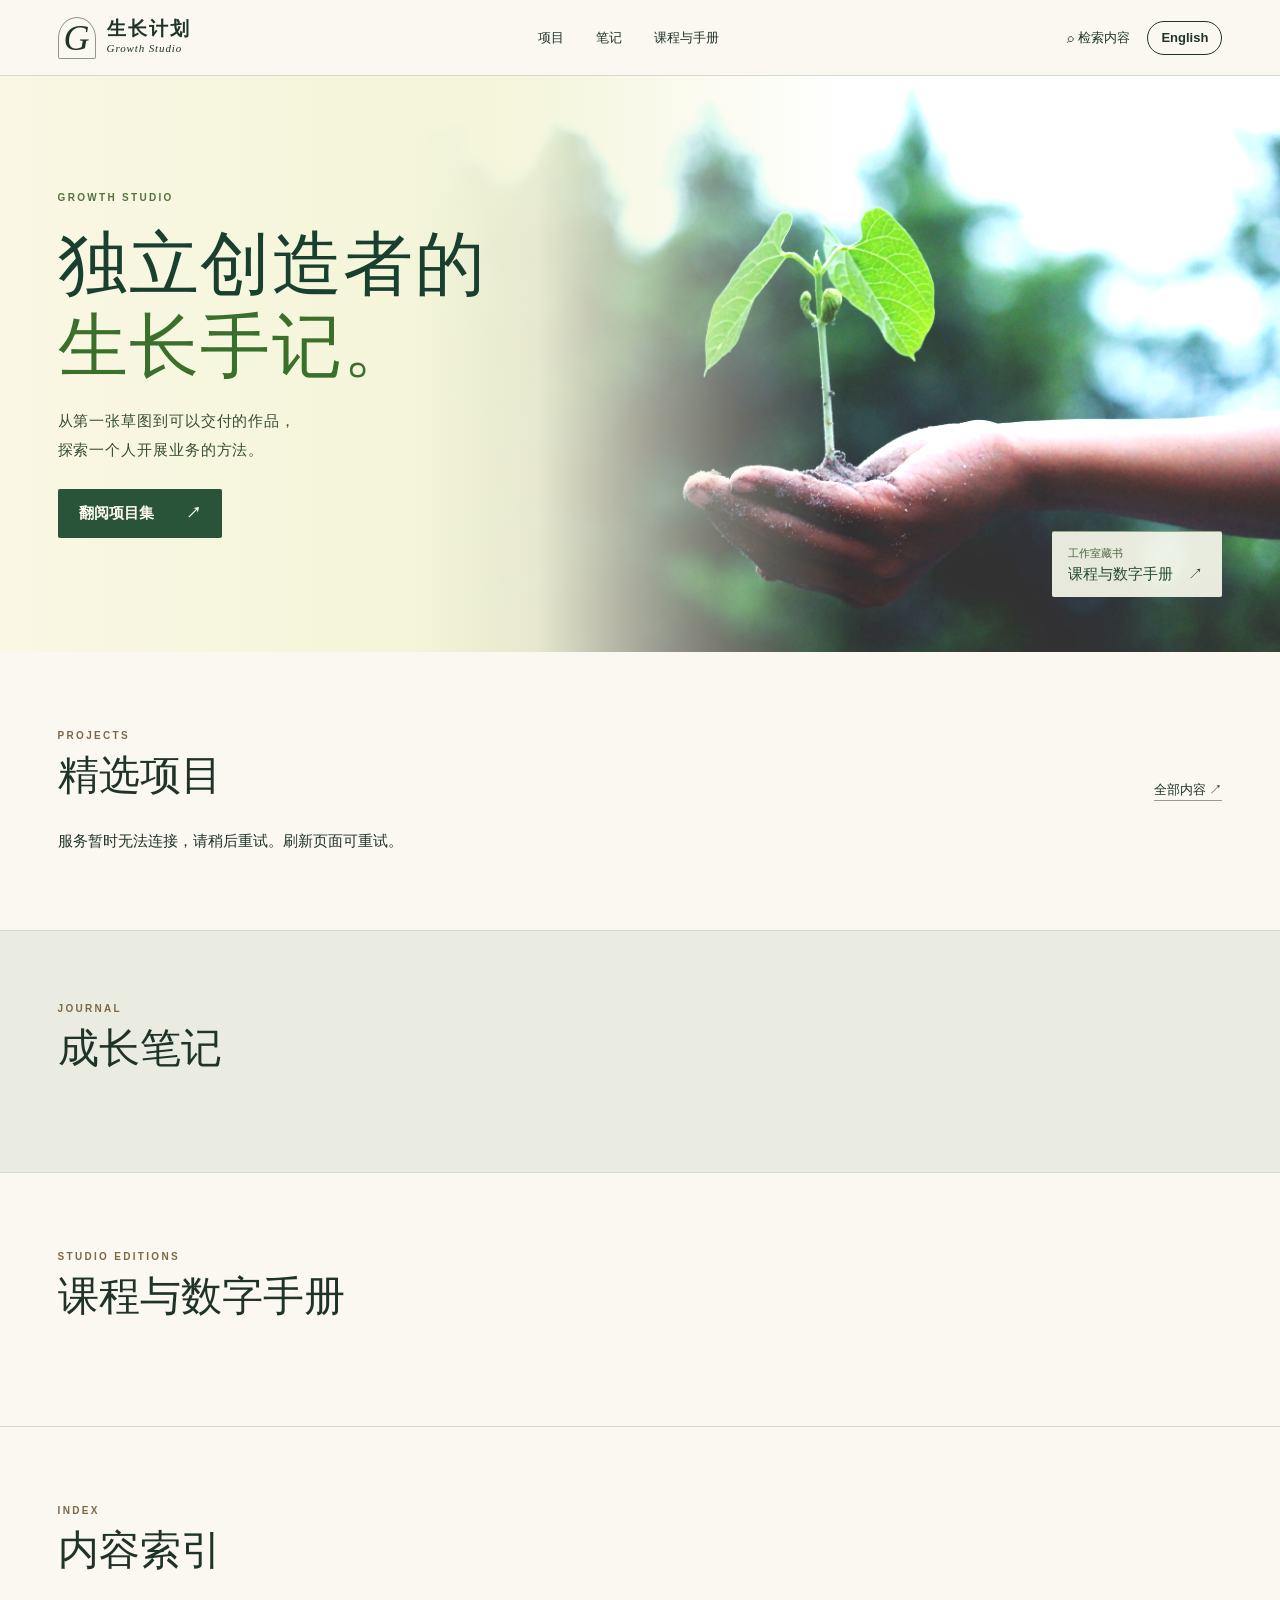
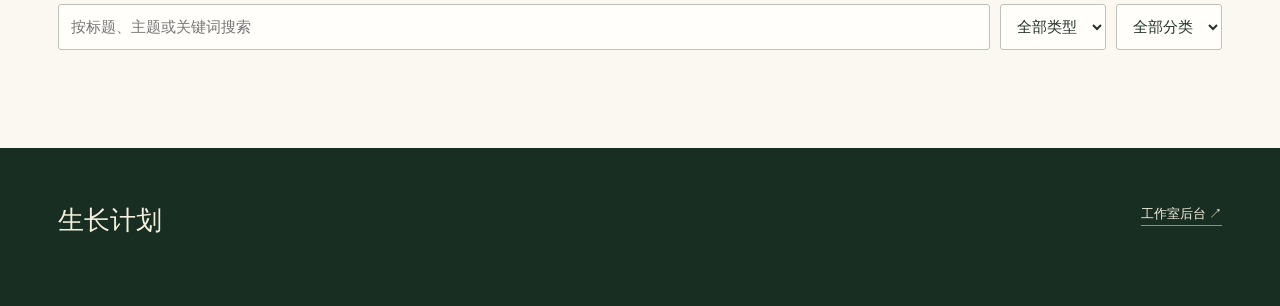
==== commit e0ee062b: "Brighten the homepage with a spring seedling photograph" ====
--- a/index.html
+++ b/index.html
@@ -1,7 +1,7 @@
 <!doctype html>
 <html lang="zh-CN"><head><meta charset="utf-8"><meta name="viewport" content="width=device-width,initial-scale=1"><meta name="theme-color" content="#182e23"><meta name="description" content="生长计划为独立创作者整理项目、实践笔记、课程与工作手册。"><title>生长计划 · Growth Studio</title><link rel="stylesheet" href="style.css"><script src="language.js"></script><script type="module" src="app.js"></script></head>
 <body><header class="mast"><div class="wrap bar"><a class="wordmark" href="#home"><i>G</i><span>生长计划<small>Growth Studio</small></span></a><nav><a href="#projects">项目</a><a href="#articles">笔记</a><a href="#resources">课程与手册</a></nav><a href="#library" class="search-link">⌕ <span>检索内容</span></a><a class="lang-switch" data-language-switch href="?lang=en" lang="en" hreflang="en">English</a></div></header>
-<main id="home"><section class="hero"><img class="hero-photo" src="forest.jpg" alt="阳光穿过林间的高大树木" fetchpriority="high"><div class="wrap hero-layout"><div><p class="overline light">GROWTH STUDIO</p><h1>独立创造者的<br><em>生长手记。</em></h1><p class="intro">从第一张草图到可以交付的作品，<br>探索一个人开展业务的方法。</p><a class="gold-button" href="#projects">翻阅项目集 <span>↗</span></a></div><a class="hero-index" href="#resources"><small>工作室藏书</small><span>课程与数字手册　↗</span></a></div></section>
+<main id="home"><section class="hero"><img class="hero-photo" src="seedling.jpg" alt="手掌托着泥土，一株幼苗舒展着嫩绿的叶片" fetchpriority="high"><div class="wrap hero-layout"><div><p class="overline light">GROWTH STUDIO</p><h1>独立创造者的<br><em>生长手记。</em></h1><p class="intro">从第一张草图到可以交付的作品，<br>探索一个人开展业务的方法。</p><a class="gold-button" href="#projects">翻阅项目集 <span>↗</span></a></div><a class="hero-index" href="#resources"><small>工作室藏书</small><span>课程与数字手册　↗</span></a></div></section>
 <section id="projects" class="wrap block"><div class="section-head"><div><p class="overline">PROJECTS</p><h2>精选项目</h2></div><a href="#library" class="inline-link">全部内容 ↗</a></div><div id="project-list" class="project-grid" aria-live="polite">正在读取项目…</div></section>
 <section id="articles" class="paper"><div class="wrap editorial"><div class="section-head"><div><p class="overline">JOURNAL</p><h2>成长笔记</h2></div></div><div id="article-list" class="journal"></div></div></section>
 <section id="resources" class="wrap block"><div class="section-head"><div><p class="overline">STUDIO EDITIONS</p><h2>课程与数字手册</h2></div></div><div id="resource-list" class="resource-grid"></div></section>
--- a/style.css
+++ b/style.css
@@ -1,7 +1,15 @@
 :root{--paper:#faf8f1;--ink:#203329;--muted:#687269;--line:#d7d8ca;--gold:#e5c78f;--forest:#182e23;--serif:"Baskervville","Songti SC","STSong","Noto Serif CJK SC",Georgia,serif;--sans:"DM Sans","PingFang SC","Microsoft YaHei",sans-serif;color-scheme:light}
-*{box-sizing:border-box}html{scroll-behavior:smooth;scroll-padding-top:80px}body{margin:0;background:var(--paper);color:var(--ink);font:15px/1.65 var(--sans)}button,input,select,textarea{font:inherit;color:inherit}button,a,input,select,textarea{touch-action:manipulation}button,a{cursor:pointer}a{color:inherit;text-decoration:none}button{border:1px solid var(--line);background:var(--paper);padding:.55rem 1rem;border-radius:3px}a:focus-visible,button:focus-visible,input:focus-visible,select:focus-visible,textarea:focus-visible{outline:3px solid #b8883d;outline-offset:3px}[hidden]{display:none!important}.wrap{width:min(1240px,calc(100% - 9vw));margin:auto}.mast{background:var(--paper);position:sticky;top:0;z-index:5;border-bottom:1px solid var(--line)}.bar{height:75px;display:flex;justify-content:space-between;align-items:center;gap:1.1rem}.wordmark{display:inline-flex;align-items:center;gap:11px}.wordmark i{width:38px;height:42px;border:1px solid #8c9987;border-radius:50% 50% 2px 2px;text-align:center;font:italic 36px/41px Georgia,serif}.wordmark span{font:bold 19px/1.2 var(--serif);letter-spacing:2px}.wordmark small{display:block;font:italic 11px/1.4 Georgia,serif;letter-spacing:.08em}.bar nav{display:flex;gap:2rem}.bar nav a,.search-link,.admin .bar>a:last-child{font-size:13px}.bar a:hover,.inline-link:hover{color:#906320}.hero{position:relative;background:#17281b;color:#fff9e8;isolation:isolate;overflow:hidden}.hero-photo{position:absolute;inset:0;height:100%;width:100%;object-fit:cover;object-position:60% 48%;z-index:-2}.hero:before{content:"";position:absolute;inset:0;background:linear-gradient(90deg,#102419ed 0%,#142c1ebd 32%,#142c1e20 73%),linear-gradient(0deg,#14251973,transparent 45%);z-index:-1}.hero-layout{min-height:clamp(490px,45vw,650px);display:flex;align-items:center;justify-content:space-between;padding-block:55px;gap:2rem}.overline{font:600 10px/1.6 var(--sans);letter-spacing:.23em;margin:0 0 12px;color:#7d6846}.overline.light{color:#edd5a7}.hero h1{font:500 clamp(46px,5.5vw,82px)/1.16 var(--serif);letter-spacing:.02em;margin:18px 0 20px}.hero h1 em{color:#efd8a9;font-style:normal}.intro{color:#edf0e2;line-height:1.9;letter-spacing:.06em}.gold-button{display:inline-flex;align-items:center;justify-content:center;gap:32px;background:var(--gold);color:#26382a;font-weight:650;border:0;border-radius:2px;padding:12px 21px}.hero .gold-button{margin-top:10px}.gold-button:hover{background:#eed5a5}.hero-index{border-top:1px solid #efe8ccaa;align-self:end;min-width:170px;padding-top:12px}.hero-index small,.hero-index span{display:block}.hero-index small{color:#ead6b1;font-size:11px}.block{padding-block:76px}.section-head{display:flex;align-items:end;justify-content:space-between;gap:15px;margin-bottom:28px}h1,h2,h3{font-family:var(--serif);overflow-wrap:anywhere}.section-head h2,.desk h1{font-weight:550;font-size:clamp(30px,3.2vw,47px);margin:0;line-height:1.22}.section-head .overline{margin-bottom:7px}.inline-link{font-size:13px;border-bottom:1px solid #929e8b}.project-grid{display:grid;grid-template-columns:repeat(3,minmax(0,1fr));gap:25px}.project-card figure{aspect-ratio:1.83;margin:0 0 18px;background:#dcdacb;overflow:hidden}.project-card img,.resource img{width:100%;height:100%;object-fit:cover;transition:transform .4s}.project-card:hover img{transform:scale(1.035)}.project-card h3,.resource h3{font-size:22px;line-height:1.35;margin:7px 0 6px}.project-card b{float:right;font:normal 16px var(--sans);color:#877143}.project-card small,.resource small,.journal small,#detail>small{color:#78603a;font-size:11px;letter-spacing:.08em}.project-card p,.resource p{margin:4px 0;color:var(--muted);font-size:14px}.paper{background:#ebece1;border-block:1px solid var(--line)}.editorial{display:grid;grid-template-columns:1fr 2fr;gap:4%;padding-block:70px}.editorial .section-head{align-self:start}.journal a,.index-list a{border-top:1px solid #bcc4b6;display:grid;align-items:center;gap:17px;padding:17px 0;grid-template-columns:75px 1fr 1em}.journal h3{font-size:19px;font-weight:550;line-height:1.55;margin:0}.journal a:hover,.index-list a:hover{color:#916525}.resource-grid{display:grid;grid-template-columns:repeat(2,minmax(0,1fr));gap:24px}.resource{display:grid;grid-template-columns:34% 1fr;border:1px solid var(--line);background:#f5f2e8;overflow:hidden}.resource img{min-height:185px}.resource>div{padding:24px}.resource b{display:block;margin-top:14px;font-size:12px}.library{border-top:1px solid var(--line)}input,select,textarea{border:1px solid #bbc4b7;background:#fffefa;border-radius:3px;padding:10px 12px;min-width:0;max-width:100%}textarea{resize:vertical}.controls{display:flex;gap:10px;margin-bottom:22px;flex-wrap:wrap}.controls input{flex:1;min-width:180px}.index-list{display:grid;grid-template-columns:repeat(2,minmax(0,1fr));column-gap:35px}.index-list a{grid-template-columns:35px 1fr 1em;font-size:13px}.index-list small{color:var(--muted)}footer{padding:55px 0;background:var(--forest);color:#f5f0dc}footer>.wrap{display:flex;gap:30px;justify-content:space-between;align-items:start}footer strong{font:26px var(--serif)}footer p{color:#bbc7b9;max-width:560px;font-size:13px}footer a{white-space:nowrap;font-size:13px;border-bottom:1px solid #85937c}dialog{width:min(680px,94vw);max-height:86vh;margin:auto;padding:38px;border:1px solid var(--line);background:var(--paper);color:var(--ink);border-radius:7px;box-shadow:0 20px 90px #10211766}dialog::backdrop{background:#13271ec9}.close{position:sticky;float:right;top:0;z-index:1;background:var(--paper);border-radius:50%;font:24px/1 var(--sans);padding:5px 9px}#detail h2,#editor h2{font-size:32px;line-height:1.3;margin:16px 0}.lead{color:var(--muted)}#detail>img{width:100%;max-height:290px;object-fit:cover;margin:8px 0}.prose{white-space:pre-wrap;overflow-wrap:anywhere;line-height:2;margin:18px 0}.admin{background:#f2f1e9}.admin .mast{background:var(--forest);color:var(--paper)}#login{max-width:420px;margin:12vh auto;background:var(--paper);border:1px solid var(--line);padding:34px}#login h1{font-size:32px;margin:0 0 20px}.admin label{display:grid;gap:6px;font-size:13px;margin:12px 0}.admin label input,.admin label textarea,.admin label select{width:100%}.workspace{display:grid;grid-template-columns:175px minmax(0,1fr);gap:4vw;min-height:75vh;padding:50px 0}.workspace aside{border-right:1px solid var(--line);padding-right:22px}.workspace aside strong{font:24px var(--serif)}#sections{display:grid;margin:24px 0}#sections button{border:0;border-bottom:1px solid var(--line);text-align:left;background:transparent;padding:11px}#sections [aria-current=page]{background:#dbe1d1;font-weight:700}.metrics{display:grid;grid-template-columns:repeat(auto-fit,minmax(100px,1fr));background:var(--forest);color:var(--paper);padding:20px;gap:16px}.metrics small,.row small{display:block}.metrics small{color:#c4ccbc}.metrics b{display:block;font:34px/1.5 Georgia,serif;color:var(--gold)}.desk h2{font-size:22px;margin:30px 0 12px}.row{display:flex;align-items:center;gap:14px;border-bottom:1px solid var(--line);padding:14px 0}.row>div:first-child,.row>strong:first-child{flex:1;min-width:0;overflow-wrap:anywhere}.row small,.muted{color:var(--muted);font-size:12px}.row button{font-size:12px}.badge{padding:3px 9px;background:#e9ddc5;color:#715a32;font-size:11px;border-radius:20px}.badge.on{background:#dde9d8;color:#34563e}.form-grid{display:grid;grid-template-columns:1fr 1fr;gap:12px}#message:not(:empty){position:sticky;bottom:15px;background:#243e2d;color:white;border-radius:4px;padding:10px 18px;width:fit-content;margin-inline:auto}#edit-message{color:#84612d}button:disabled{opacity:.55;cursor:wait}
+*{box-sizing:border-box}html{scroll-behavior:smooth;scroll-padding-top:80px}body{margin:0;background:var(--paper);color:var(--ink);font:15px/1.65 var(--sans)}button,input,select,textarea{font:inherit;color:inherit}button,a,input,select,textarea{touch-action:manipulation}button,a{cursor:pointer}a{color:inherit;text-decoration:none}button{border:1px solid var(--line);background:var(--paper);padding:.55rem 1rem;border-radius:3px}a:focus-visible,button:focus-visible,input:focus-visible,select:focus-visible,textarea:focus-visible{outline:3px solid #b8883d;outline-offset:3px}[hidden]{display:none!important}.wrap{width:min(1240px,calc(100% - 9vw));margin:auto}.mast{background:var(--paper);position:sticky;top:0;z-index:5;border-bottom:1px solid var(--line)}.bar{height:75px;display:flex;justify-content:space-between;align-items:center;gap:1.1rem}.wordmark{display:inline-flex;align-items:center;gap:11px}.wordmark i{width:38px;height:42px;border:1px solid #8c9987;border-radius:50% 50% 2px 2px;text-align:center;font:italic 36px/41px Georgia,serif}.wordmark span{font:bold 19px/1.2 var(--serif);letter-spacing:2px}.wordmark small{display:block;font:italic 11px/1.4 Georgia,serif;letter-spacing:.08em}.bar nav{display:flex;gap:2rem}.bar nav a,.search-link,.admin .bar>a:last-child{font-size:13px}.bar a:hover,.inline-link:hover{color:#906320}.hero{position:relative;background:#f4f5da;color:#193f2f;isolation:isolate;overflow:hidden}.hero-photo{position:absolute;inset:0 0 0 auto;height:100%;width:68%;object-fit:cover;object-position:50% 50%;filter:brightness(1.16) saturate(1.14);z-index:-2}.hero:before{content:"";position:absolute;inset:0;background:linear-gradient(90deg,#faf7e4 0%,#f4f5da 32%,rgba(244,245,218,.93) 42%,rgba(244,245,218,.52) 52%,rgba(244,245,218,0) 66%);z-index:-1}.hero-layout{min-height:clamp(490px,45vw,650px);display:flex;align-items:center;justify-content:space-between;padding-block:55px;gap:2rem}.overline{font:600 10px/1.6 var(--sans);letter-spacing:.23em;margin:0 0 12px;color:#7d6846}.overline.light{color:#53723c}.hero h1{font:500 clamp(46px,5.5vw,82px)/1.16 var(--serif);letter-spacing:.02em;margin:18px 0 20px}.hero h1 em{color:#3b702c;font-style:normal}.intro{color:#374d37;line-height:1.9;letter-spacing:.06em}.gold-button{display:inline-flex;align-items:center;justify-content:center;gap:32px;background:var(--gold);color:#26382a;font-weight:650;border:0;border-radius:2px;padding:12px 21px}.hero .gold-button{margin-top:10px;background:#295439;color:#fffdf1}.hero .gold-button:hover{background:#1b402b}.gold-button:hover{background:#eed5a5}.hero-index{border-top:1px solid #95a777;background:#f6f7e9ed;color:#264b32;border-radius:2px;padding:10px 16px;align-self:end;min-width:170px;padding-top:12px}.hero-index small,.hero-index span{display:block}.hero-index small{color:#4b653f;font-size:11px}.block{padding-block:76px}.section-head{display:flex;align-items:end;justify-content:space-between;gap:15px;margin-bottom:28px}h1,h2,h3{font-family:var(--serif);overflow-wrap:anywhere}.section-head h2,.desk h1{font-weight:550;font-size:clamp(30px,3.2vw,47px);margin:0;line-height:1.22}.section-head .overline{margin-bottom:7px}.inline-link{font-size:13px;border-bottom:1px solid #929e8b}.project-grid{display:grid;grid-template-columns:repeat(3,minmax(0,1fr));gap:25px}.project-card figure{aspect-ratio:1.83;margin:0 0 18px;background:#dcdacb;overflow:hidden}.project-card img,.resource img{width:100%;height:100%;object-fit:cover;transition:transform .4s}.project-card:hover img{transform:scale(1.035)}.project-card h3,.resource h3{font-size:22px;line-height:1.35;margin:7px 0 6px}.project-card b{float:right;font:normal 16px var(--sans);color:#877143}.project-card small,.resource small,.journal small,#detail>small{color:#78603a;font-size:11px;letter-spacing:.08em}.project-card p,.resource p{margin:4px 0;color:var(--muted);font-size:14px}.paper{background:#ebece1;border-block:1px solid var(--line)}.editorial{display:grid;grid-template-columns:1fr 2fr;gap:4%;padding-block:70px}.editorial .section-head{align-self:start}.journal a,.index-list a{border-top:1px solid #bcc4b6;display:grid;align-items:center;gap:17px;padding:17px 0;grid-template-columns:75px 1fr 1em}.journal h3{font-size:19px;font-weight:550;line-height:1.55;margin:0}.journal a:hover,.index-list a:hover{color:#916525}.resource-grid{display:grid;grid-template-columns:repeat(2,minmax(0,1fr));gap:24px}.resource{display:grid;grid-template-columns:34% 1fr;border:1px solid var(--line);background:#f5f2e8;overflow:hidden}.resource img{min-height:185px}.resource>div{padding:24px}.resource b{display:block;margin-top:14px;font-size:12px}.library{border-top:1px solid var(--line)}input,select,textarea{border:1px solid #bbc4b7;background:#fffefa;border-radius:3px;padding:10px 12px;min-width:0;max-width:100%}textarea{resize:vertical}.controls{display:flex;gap:10px;margin-bottom:22px;flex-wrap:wrap}.controls input{flex:1;min-width:180px}.index-list{display:grid;grid-template-columns:repeat(2,minmax(0,1fr));column-gap:35px}.index-list a{grid-template-columns:35px 1fr 1em;font-size:13px}.index-list small{color:var(--muted)}footer{padding:55px 0;background:var(--forest);color:#f5f0dc}footer>.wrap{display:flex;gap:30px;justify-content:space-between;align-items:start}footer strong{font:26px var(--serif)}footer p{color:#bbc7b9;max-width:560px;font-size:13px}footer a{white-space:nowrap;font-size:13px;border-bottom:1px solid #85937c}dialog{width:min(680px,94vw);max-height:86vh;margin:auto;padding:38px;border:1px solid var(--line);background:var(--paper);color:var(--ink);border-radius:7px;box-shadow:0 20px 90px #10211766}dialog::backdrop{background:#13271ec9}.close{position:sticky;float:right;top:0;z-index:1;background:var(--paper);border-radius:50%;font:24px/1 var(--sans);padding:5px 9px}#detail h2,#editor h2{font-size:32px;line-height:1.3;margin:16px 0}.lead{color:var(--muted)}#detail>img{width:100%;max-height:290px;object-fit:cover;margin:8px 0}.prose{white-space:pre-wrap;overflow-wrap:anywhere;line-height:2;margin:18px 0}.admin{background:#f2f1e9}.admin .mast{background:var(--forest);color:var(--paper)}#login{max-width:420px;margin:12vh auto;background:var(--paper);border:1px solid var(--line);padding:34px}#login h1{font-size:32px;margin:0 0 20px}.admin label{display:grid;gap:6px;font-size:13px;margin:12px 0}.admin label input,.admin label textarea,.admin label select{width:100%}.workspace{display:grid;grid-template-columns:175px minmax(0,1fr);gap:4vw;min-height:75vh;padding:50px 0}.workspace aside{border-right:1px solid var(--line);padding-right:22px}.workspace aside strong{font:24px var(--serif)}#sections{display:grid;margin:24px 0}#sections button{border:0;border-bottom:1px solid var(--line);text-align:left;background:transparent;padding:11px}#sections [aria-current=page]{background:#dbe1d1;font-weight:700}.metrics{display:grid;grid-template-columns:repeat(auto-fit,minmax(100px,1fr));background:var(--forest);color:var(--paper);padding:20px;gap:16px}.metrics small,.row small{display:block}.metrics small{color:#c4ccbc}.metrics b{display:block;font:34px/1.5 Georgia,serif;color:var(--gold)}.desk h2{font-size:22px;margin:30px 0 12px}.row{display:flex;align-items:center;gap:14px;border-bottom:1px solid var(--line);padding:14px 0}.row>div:first-child,.row>strong:first-child{flex:1;min-width:0;overflow-wrap:anywhere}.row small,.muted{color:var(--muted);font-size:12px}.row button{font-size:12px}.badge{padding:3px 9px;background:#e9ddc5;color:#715a32;font-size:11px;border-radius:20px}.badge.on{background:#dde9d8;color:#34563e}.form-grid{display:grid;grid-template-columns:1fr 1fr;gap:12px}#message:not(:empty){position:sticky;bottom:15px;background:#243e2d;color:white;border-radius:4px;padding:10px 18px;width:fit-content;margin-inline:auto}#edit-message{color:#84612d}button:disabled{opacity:.55;cursor:wait}
 @media(max-width:700px){.wrap{width:calc(100% - 36px)}.bar{height:63px;gap:8px}.bar nav{gap:12px}.bar nav a{font-size:12px}.wordmark{gap:6px}.wordmark i{width:27px;height:32px;font-size:26px;line-height:30px}.wordmark span{font-size:15px}.wordmark small{font-size:9px}.search-link{font-size:21px}.search-link span{display:none}.hero-layout{align-items:start;flex-direction:column;min-height:490px;padding-block:45px 22px}.hero-index{align-self:end;min-width:140px;font-size:13px}.hero-photo{object-position:65% center}.hero h1{font-size:clamp(42px,10vw,60px)}.intro{font-size:14px}.block,.editorial{padding-block:43px}.project-grid,.editorial,.resource-grid,.index-list{grid-template-columns:1fr}.project-grid{gap:28px}.journal a{gap:10px;grid-template-columns:56px 1fr 1em}.journal h3{font-size:17px}.resource>div{padding:15px}.resource h3,.project-card h3{font-size:20px}.controls input{width:100%;flex-basis:100%}.controls select{flex:1}.section-head{margin-bottom:20px}.workspace{display:block;padding:18px 0}.workspace aside{border:0;padding:0}.workspace aside>strong{display:none}#sections{display:flex;overflow:auto;margin:0 0 10px}#sections button{white-space:nowrap}.desk{margin-top:20px}.desk h1{font-size:26px}.order-row{flex-wrap:wrap}.metrics{grid-template-columns:repeat(2,1fr)}.row{gap:7px}.row strong{font-size:14px}dialog{padding:22px}.form-grid{grid-template-columns:1fr}footer>.wrap{flex-direction:column}.gold-button{font-size:14px}}@media(prefers-reduced-motion:reduce){*{scroll-behavior:auto!important;transition:none!important}}
 .lang-switch{display:inline-flex;align-items:center;justify-content:center;border:1px solid currentColor;border-radius:24px;min-height:34px;padding:3px 13px;font:600 13px/1.2 var(--sans);white-space:nowrap}.bar nav{margin-inline:auto}.dialog-lang{margin:0 0 15px}.translation-fields{border:1px solid var(--line);padding:5px 16px 12px;margin:20px 0}.translation-fields legend{padding:0 6px}.admin .bar>.wordmark{margin-right:auto}html:lang(en) .hero h1{font-size:clamp(44px,5.4vw,82px);letter-spacing:-.03em}html:lang(en) .wordmark span{letter-spacing:0}html:lang(en) .journal a{grid-template-columns:105px 1fr 1em}html:lang(en) .index-list a{grid-template-columns:50px 1fr 1em}
 @media(max-width:640px){.bar{gap:8px}.bar nav{gap:10px}.lang-switch{font-size:12px;padding-inline:9px}html:lang(en) .bar nav a{font-size:12px}html:lang(en) .hero h1{font-size:clamp(40px,9vw,58px)}html:lang(en) .journal a{grid-template-columns:72px 1fr 1em}html:lang(en) .bar .wordmark i{display:none}}
 @media(max-width:520px){.mast .wrap{width:calc(100% - 24px)}.bar nav a[href="#resources"]{display:none}.bar .search-link{margin-left:auto}.bar nav{margin:0}.admin .bar{flex-wrap:wrap}.lang-switch{min-height:36px}}
 @media(max-width:520px){.mast .bar:has(nav){height:auto;display:grid;grid-template-columns:minmax(0,1fr) auto auto;gap:4px 14px;padding-block:8px 6px}.bar:has(nav) nav{grid-column:1/-1;grid-row:2;justify-content:space-between;gap:12px}.bar nav a[href="#resources"]{display:inline}.bar:has(nav) .search-link{grid-column:2;grid-row:1}.bar:has(nav)>.lang-switch{grid-column:3;grid-row:1}}
+
+@media(min-width:701px){html:lang(en) .hero h1{font-size:clamp(42px,4.4vw,68px)}}
+@media(max-width:700px){
+  .hero-photo{inset:auto 0 0;width:100%;height:55%;object-position:50% 51%}
+  .hero:before{background:linear-gradient(180deg,#faf7e4 0%,#f4f5da 43%,rgba(244,245,218,.94) 49%,rgba(244,245,218,0) 65%)}
+  .hero-layout{min-height:660px;padding-block:35px 14px}
+  .hero-index{padding:6px 12px}
+}
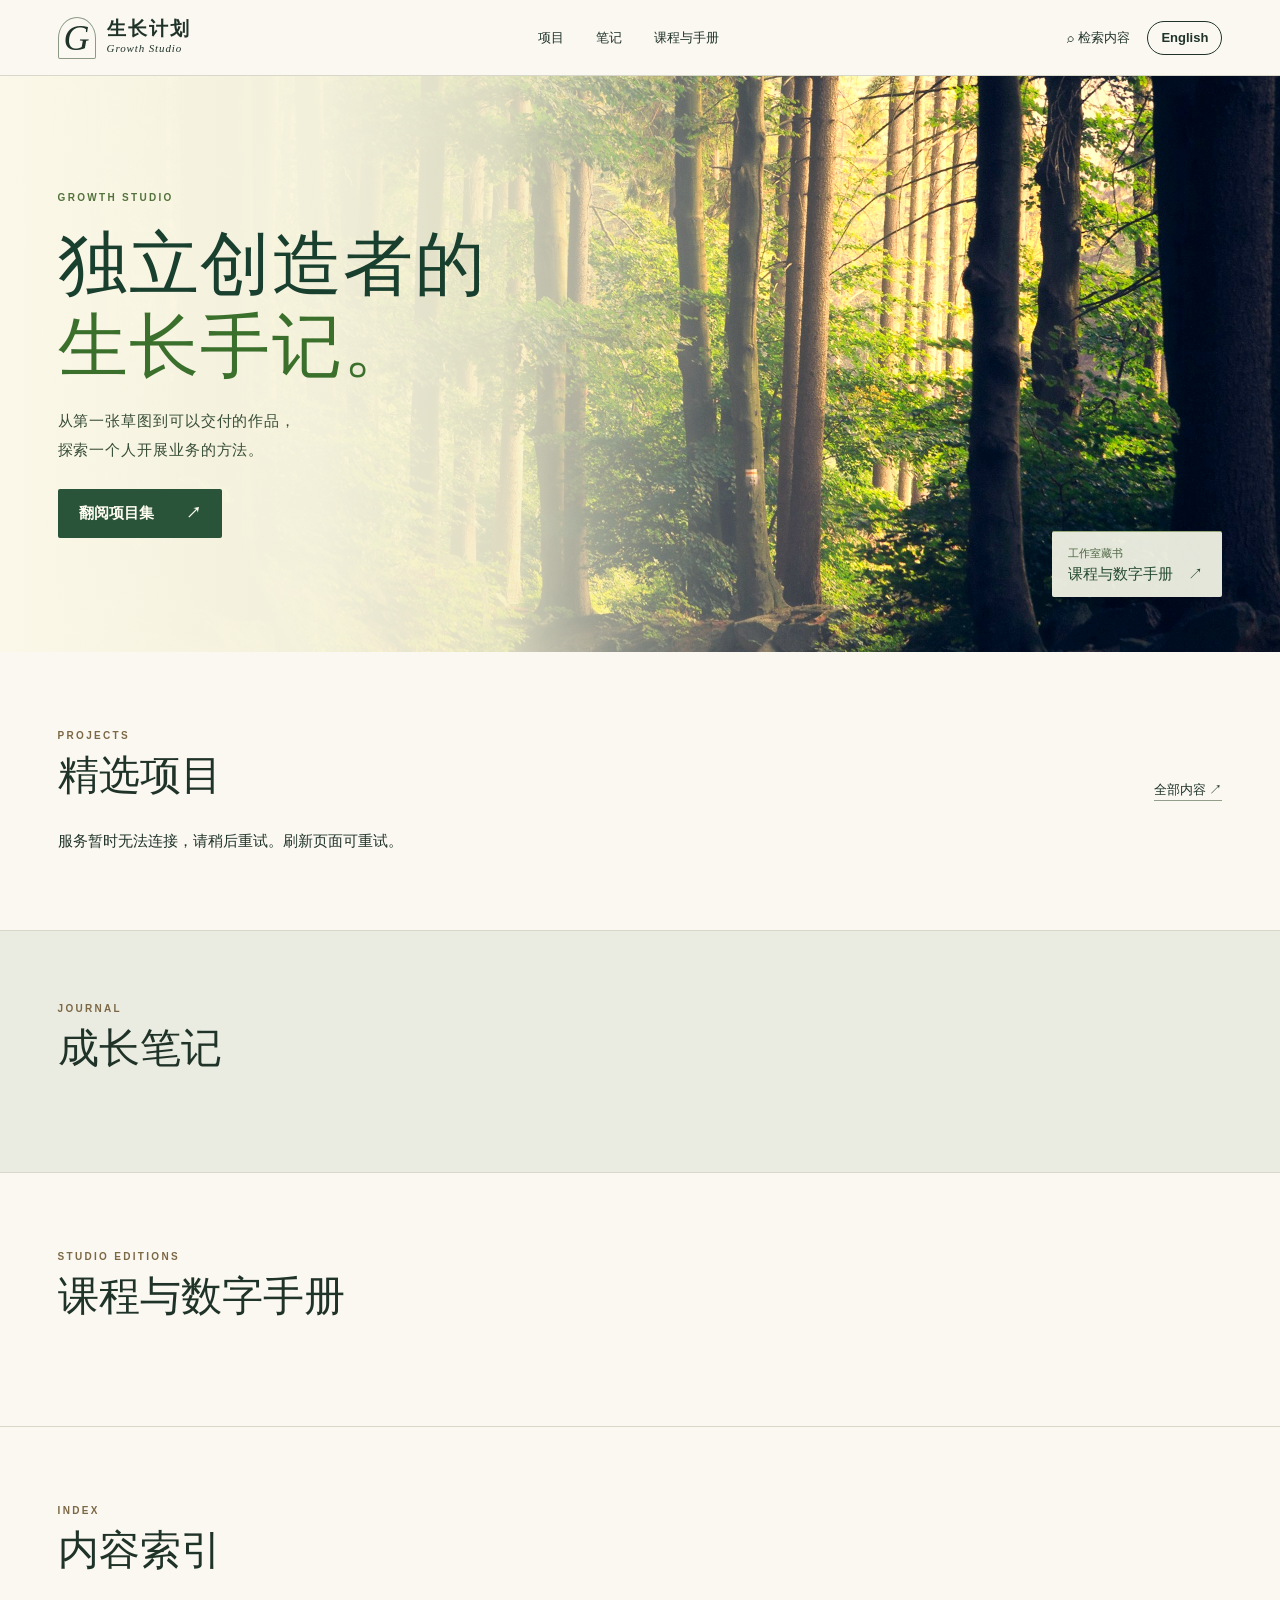
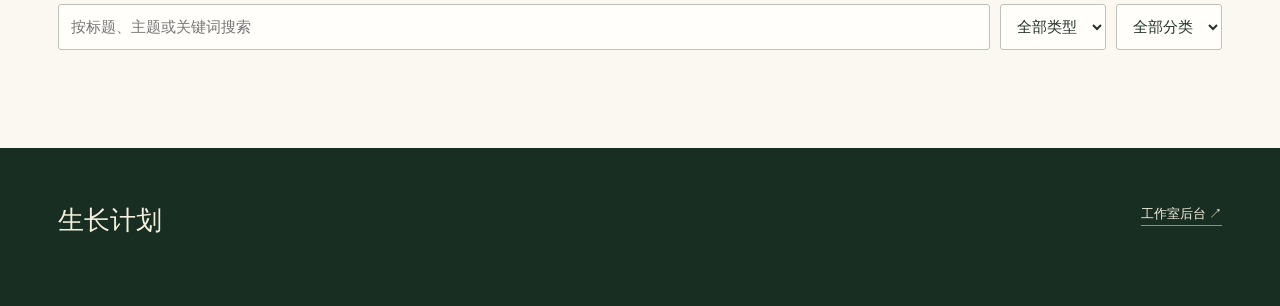
==== commit 42be9863: "Bring morning light through the forest on both homepages" ====
--- a/index.html
+++ b/index.html
@@ -1,7 +1,7 @@
 <!doctype html>
 <html lang="zh-CN"><head><meta charset="utf-8"><meta name="viewport" content="width=device-width,initial-scale=1"><meta name="theme-color" content="#182e23"><meta name="description" content="生长计划为独立创作者整理项目、实践笔记、课程与工作手册。"><title>生长计划 · Growth Studio</title><link rel="stylesheet" href="style.css"><script src="language.js"></script><script type="module" src="app.js"></script></head>
 <body><header class="mast"><div class="wrap bar"><a class="wordmark" href="#home"><i>G</i><span>生长计划<small>Growth Studio</small></span></a><nav><a href="#projects">项目</a><a href="#articles">笔记</a><a href="#resources">课程与手册</a></nav><a href="#library" class="search-link">⌕ <span>检索内容</span></a><a class="lang-switch" data-language-switch href="?lang=en" lang="en" hreflang="en">English</a></div></header>
-<main id="home"><section class="hero"><img class="hero-photo" src="seedling.jpg" alt="手掌托着泥土，一株幼苗舒展着嫩绿的叶片" fetchpriority="high"><div class="wrap hero-layout"><div><p class="overline light">GROWTH STUDIO</p><h1>独立创造者的<br><em>生长手记。</em></h1><p class="intro">从第一张草图到可以交付的作品，<br>探索一个人开展业务的方法。</p><a class="gold-button" href="#projects">翻阅项目集 <span>↗</span></a></div><a class="hero-index" href="#resources"><small>工作室藏书</small><span>课程与数字手册　↗</span></a></div></section>
+<main id="home"><section class="hero"><img class="hero-photo" src="woodland-dawn.jpg" alt="暖金色的阳光穿过繁茂的绿叶与高高的树干，洒在林间小径上" fetchpriority="high"><div class="wrap hero-layout"><div><p class="overline light">GROWTH STUDIO</p><h1>独立创造者的<br><em>生长手记。</em></h1><p class="intro">从第一张草图到可以交付的作品，<br>探索一个人开展业务的方法。</p><a class="gold-button" href="#projects">翻阅项目集 <span>↗</span></a></div><a class="hero-index" href="#resources"><small>工作室藏书</small><span>课程与数字手册　↗</span></a></div></section>
 <section id="projects" class="wrap block"><div class="section-head"><div><p class="overline">PROJECTS</p><h2>精选项目</h2></div><a href="#library" class="inline-link">全部内容 ↗</a></div><div id="project-list" class="project-grid" aria-live="polite">正在读取项目…</div></section>
 <section id="articles" class="paper"><div class="wrap editorial"><div class="section-head"><div><p class="overline">JOURNAL</p><h2>成长笔记</h2></div></div><div id="article-list" class="journal"></div></div></section>
 <section id="resources" class="wrap block"><div class="section-head"><div><p class="overline">STUDIO EDITIONS</p><h2>课程与数字手册</h2></div></div><div id="resource-list" class="resource-grid"></div></section>
--- a/style.css
+++ b/style.css
@@ -1,5 +1,5 @@
 :root{--paper:#faf8f1;--ink:#203329;--muted:#687269;--line:#d7d8ca;--gold:#e5c78f;--forest:#182e23;--serif:"Baskervville","Songti SC","STSong","Noto Serif CJK SC",Georgia,serif;--sans:"DM Sans","PingFang SC","Microsoft YaHei",sans-serif;color-scheme:light}
-*{box-sizing:border-box}html{scroll-behavior:smooth;scroll-padding-top:80px}body{margin:0;background:var(--paper);color:var(--ink);font:15px/1.65 var(--sans)}button,input,select,textarea{font:inherit;color:inherit}button,a,input,select,textarea{touch-action:manipulation}button,a{cursor:pointer}a{color:inherit;text-decoration:none}button{border:1px solid var(--line);background:var(--paper);padding:.55rem 1rem;border-radius:3px}a:focus-visible,button:focus-visible,input:focus-visible,select:focus-visible,textarea:focus-visible{outline:3px solid #b8883d;outline-offset:3px}[hidden]{display:none!important}.wrap{width:min(1240px,calc(100% - 9vw));margin:auto}.mast{background:var(--paper);position:sticky;top:0;z-index:5;border-bottom:1px solid var(--line)}.bar{height:75px;display:flex;justify-content:space-between;align-items:center;gap:1.1rem}.wordmark{display:inline-flex;align-items:center;gap:11px}.wordmark i{width:38px;height:42px;border:1px solid #8c9987;border-radius:50% 50% 2px 2px;text-align:center;font:italic 36px/41px Georgia,serif}.wordmark span{font:bold 19px/1.2 var(--serif);letter-spacing:2px}.wordmark small{display:block;font:italic 11px/1.4 Georgia,serif;letter-spacing:.08em}.bar nav{display:flex;gap:2rem}.bar nav a,.search-link,.admin .bar>a:last-child{font-size:13px}.bar a:hover,.inline-link:hover{color:#906320}.hero{position:relative;background:#f4f5da;color:#193f2f;isolation:isolate;overflow:hidden}.hero-photo{position:absolute;inset:0 0 0 auto;height:100%;width:68%;object-fit:cover;object-position:50% 50%;filter:brightness(1.16) saturate(1.14);z-index:-2}.hero:before{content:"";position:absolute;inset:0;background:linear-gradient(90deg,#faf7e4 0%,#f4f5da 32%,rgba(244,245,218,.93) 42%,rgba(244,245,218,.52) 52%,rgba(244,245,218,0) 66%);z-index:-1}.hero-layout{min-height:clamp(490px,45vw,650px);display:flex;align-items:center;justify-content:space-between;padding-block:55px;gap:2rem}.overline{font:600 10px/1.6 var(--sans);letter-spacing:.23em;margin:0 0 12px;color:#7d6846}.overline.light{color:#53723c}.hero h1{font:500 clamp(46px,5.5vw,82px)/1.16 var(--serif);letter-spacing:.02em;margin:18px 0 20px}.hero h1 em{color:#3b702c;font-style:normal}.intro{color:#374d37;line-height:1.9;letter-spacing:.06em}.gold-button{display:inline-flex;align-items:center;justify-content:center;gap:32px;background:var(--gold);color:#26382a;font-weight:650;border:0;border-radius:2px;padding:12px 21px}.hero .gold-button{margin-top:10px;background:#295439;color:#fffdf1}.hero .gold-button:hover{background:#1b402b}.gold-button:hover{background:#eed5a5}.hero-index{border-top:1px solid #95a777;background:#f6f7e9ed;color:#264b32;border-radius:2px;padding:10px 16px;align-self:end;min-width:170px;padding-top:12px}.hero-index small,.hero-index span{display:block}.hero-index small{color:#4b653f;font-size:11px}.block{padding-block:76px}.section-head{display:flex;align-items:end;justify-content:space-between;gap:15px;margin-bottom:28px}h1,h2,h3{font-family:var(--serif);overflow-wrap:anywhere}.section-head h2,.desk h1{font-weight:550;font-size:clamp(30px,3.2vw,47px);margin:0;line-height:1.22}.section-head .overline{margin-bottom:7px}.inline-link{font-size:13px;border-bottom:1px solid #929e8b}.project-grid{display:grid;grid-template-columns:repeat(3,minmax(0,1fr));gap:25px}.project-card figure{aspect-ratio:1.83;margin:0 0 18px;background:#dcdacb;overflow:hidden}.project-card img,.resource img{width:100%;height:100%;object-fit:cover;transition:transform .4s}.project-card:hover img{transform:scale(1.035)}.project-card h3,.resource h3{font-size:22px;line-height:1.35;margin:7px 0 6px}.project-card b{float:right;font:normal 16px var(--sans);color:#877143}.project-card small,.resource small,.journal small,#detail>small{color:#78603a;font-size:11px;letter-spacing:.08em}.project-card p,.resource p{margin:4px 0;color:var(--muted);font-size:14px}.paper{background:#ebece1;border-block:1px solid var(--line)}.editorial{display:grid;grid-template-columns:1fr 2fr;gap:4%;padding-block:70px}.editorial .section-head{align-self:start}.journal a,.index-list a{border-top:1px solid #bcc4b6;display:grid;align-items:center;gap:17px;padding:17px 0;grid-template-columns:75px 1fr 1em}.journal h3{font-size:19px;font-weight:550;line-height:1.55;margin:0}.journal a:hover,.index-list a:hover{color:#916525}.resource-grid{display:grid;grid-template-columns:repeat(2,minmax(0,1fr));gap:24px}.resource{display:grid;grid-template-columns:34% 1fr;border:1px solid var(--line);background:#f5f2e8;overflow:hidden}.resource img{min-height:185px}.resource>div{padding:24px}.resource b{display:block;margin-top:14px;font-size:12px}.library{border-top:1px solid var(--line)}input,select,textarea{border:1px solid #bbc4b7;background:#fffefa;border-radius:3px;padding:10px 12px;min-width:0;max-width:100%}textarea{resize:vertical}.controls{display:flex;gap:10px;margin-bottom:22px;flex-wrap:wrap}.controls input{flex:1;min-width:180px}.index-list{display:grid;grid-template-columns:repeat(2,minmax(0,1fr));column-gap:35px}.index-list a{grid-template-columns:35px 1fr 1em;font-size:13px}.index-list small{color:var(--muted)}footer{padding:55px 0;background:var(--forest);color:#f5f0dc}footer>.wrap{display:flex;gap:30px;justify-content:space-between;align-items:start}footer strong{font:26px var(--serif)}footer p{color:#bbc7b9;max-width:560px;font-size:13px}footer a{white-space:nowrap;font-size:13px;border-bottom:1px solid #85937c}dialog{width:min(680px,94vw);max-height:86vh;margin:auto;padding:38px;border:1px solid var(--line);background:var(--paper);color:var(--ink);border-radius:7px;box-shadow:0 20px 90px #10211766}dialog::backdrop{background:#13271ec9}.close{position:sticky;float:right;top:0;z-index:1;background:var(--paper);border-radius:50%;font:24px/1 var(--sans);padding:5px 9px}#detail h2,#editor h2{font-size:32px;line-height:1.3;margin:16px 0}.lead{color:var(--muted)}#detail>img{width:100%;max-height:290px;object-fit:cover;margin:8px 0}.prose{white-space:pre-wrap;overflow-wrap:anywhere;line-height:2;margin:18px 0}.admin{background:#f2f1e9}.admin .mast{background:var(--forest);color:var(--paper)}#login{max-width:420px;margin:12vh auto;background:var(--paper);border:1px solid var(--line);padding:34px}#login h1{font-size:32px;margin:0 0 20px}.admin label{display:grid;gap:6px;font-size:13px;margin:12px 0}.admin label input,.admin label textarea,.admin label select{width:100%}.workspace{display:grid;grid-template-columns:175px minmax(0,1fr);gap:4vw;min-height:75vh;padding:50px 0}.workspace aside{border-right:1px solid var(--line);padding-right:22px}.workspace aside strong{font:24px var(--serif)}#sections{display:grid;margin:24px 0}#sections button{border:0;border-bottom:1px solid var(--line);text-align:left;background:transparent;padding:11px}#sections [aria-current=page]{background:#dbe1d1;font-weight:700}.metrics{display:grid;grid-template-columns:repeat(auto-fit,minmax(100px,1fr));background:var(--forest);color:var(--paper);padding:20px;gap:16px}.metrics small,.row small{display:block}.metrics small{color:#c4ccbc}.metrics b{display:block;font:34px/1.5 Georgia,serif;color:var(--gold)}.desk h2{font-size:22px;margin:30px 0 12px}.row{display:flex;align-items:center;gap:14px;border-bottom:1px solid var(--line);padding:14px 0}.row>div:first-child,.row>strong:first-child{flex:1;min-width:0;overflow-wrap:anywhere}.row small,.muted{color:var(--muted);font-size:12px}.row button{font-size:12px}.badge{padding:3px 9px;background:#e9ddc5;color:#715a32;font-size:11px;border-radius:20px}.badge.on{background:#dde9d8;color:#34563e}.form-grid{display:grid;grid-template-columns:1fr 1fr;gap:12px}#message:not(:empty){position:sticky;bottom:15px;background:#243e2d;color:white;border-radius:4px;padding:10px 18px;width:fit-content;margin-inline:auto}#edit-message{color:#84612d}button:disabled{opacity:.55;cursor:wait}
+*{box-sizing:border-box}html{scroll-behavior:smooth;scroll-padding-top:80px}body{margin:0;background:var(--paper);color:var(--ink);font:15px/1.65 var(--sans)}button,input,select,textarea{font:inherit;color:inherit}button,a,input,select,textarea{touch-action:manipulation}button,a{cursor:pointer}a{color:inherit;text-decoration:none}button{border:1px solid var(--line);background:var(--paper);padding:.55rem 1rem;border-radius:3px}a:focus-visible,button:focus-visible,input:focus-visible,select:focus-visible,textarea:focus-visible{outline:3px solid #b8883d;outline-offset:3px}[hidden]{display:none!important}.wrap{width:min(1240px,calc(100% - 9vw));margin:auto}.mast{background:var(--paper);position:sticky;top:0;z-index:5;border-bottom:1px solid var(--line)}.bar{height:75px;display:flex;justify-content:space-between;align-items:center;gap:1.1rem}.wordmark{display:inline-flex;align-items:center;gap:11px}.wordmark i{width:38px;height:42px;border:1px solid #8c9987;border-radius:50% 50% 2px 2px;text-align:center;font:italic 36px/41px Georgia,serif}.wordmark span{font:bold 19px/1.2 var(--serif);letter-spacing:2px}.wordmark small{display:block;font:italic 11px/1.4 Georgia,serif;letter-spacing:.08em}.bar nav{display:flex;gap:2rem}.bar nav a,.search-link,.admin .bar>a:last-child{font-size:13px}.bar a:hover,.inline-link:hover{color:#906320}.hero{position:relative;background:#f4f5da;color:#193f2f;isolation:isolate;overflow:hidden}.hero-photo{position:absolute;inset:0 0 0 auto;height:100%;width:100%;object-fit:cover;object-position:50% 47%;transform:scaleX(-1);filter:brightness(1.13) saturate(1.12);z-index:-2}.hero:before{content:"";position:absolute;inset:0;background:linear-gradient(90deg,#fbf8e9 0%,rgba(249,246,224,.97) 25%,rgba(246,243,214,.88) 39%,rgba(249,244,215,.28) 56%,rgba(252,241,198,0) 71%);z-index:-1}.hero-layout{min-height:clamp(490px,45vw,650px);display:flex;align-items:center;justify-content:space-between;padding-block:55px;gap:2rem}.overline{font:600 10px/1.6 var(--sans);letter-spacing:.23em;margin:0 0 12px;color:#7d6846}.overline.light{color:#53723c}.hero h1{font:500 clamp(46px,5.5vw,82px)/1.16 var(--serif);letter-spacing:.02em;margin:18px 0 20px}.hero h1 em{color:#3b702c;font-style:normal}.intro{color:#374d37;line-height:1.9;letter-spacing:.06em}.gold-button{display:inline-flex;align-items:center;justify-content:center;gap:32px;background:var(--gold);color:#26382a;font-weight:650;border:0;border-radius:2px;padding:12px 21px}.hero .gold-button{margin-top:10px;background:#295439;color:#fffdf1}.hero .gold-button:hover{background:#1b402b}.gold-button:hover{background:#eed5a5}.hero-index{border-top:1px solid #95a777;background:#f6f7e9ed;color:#264b32;border-radius:2px;padding:10px 16px;align-self:end;min-width:170px;padding-top:12px}.hero-index small,.hero-index span{display:block}.hero-index small{color:#4b653f;font-size:11px}.block{padding-block:76px}.section-head{display:flex;align-items:end;justify-content:space-between;gap:15px;margin-bottom:28px}h1,h2,h3{font-family:var(--serif);overflow-wrap:anywhere}.section-head h2,.desk h1{font-weight:550;font-size:clamp(30px,3.2vw,47px);margin:0;line-height:1.22}.section-head .overline{margin-bottom:7px}.inline-link{font-size:13px;border-bottom:1px solid #929e8b}.project-grid{display:grid;grid-template-columns:repeat(3,minmax(0,1fr));gap:25px}.project-card figure{aspect-ratio:1.83;margin:0 0 18px;background:#dcdacb;overflow:hidden}.project-card img,.resource img{width:100%;height:100%;object-fit:cover;transition:transform .4s}.project-card:hover img{transform:scale(1.035)}.project-card h3,.resource h3{font-size:22px;line-height:1.35;margin:7px 0 6px}.project-card b{float:right;font:normal 16px var(--sans);color:#877143}.project-card small,.resource small,.journal small,#detail>small{color:#78603a;font-size:11px;letter-spacing:.08em}.project-card p,.resource p{margin:4px 0;color:var(--muted);font-size:14px}.paper{background:#ebece1;border-block:1px solid var(--line)}.editorial{display:grid;grid-template-columns:1fr 2fr;gap:4%;padding-block:70px}.editorial .section-head{align-self:start}.journal a,.index-list a{border-top:1px solid #bcc4b6;display:grid;align-items:center;gap:17px;padding:17px 0;grid-template-columns:75px 1fr 1em}.journal h3{font-size:19px;font-weight:550;line-height:1.55;margin:0}.journal a:hover,.index-list a:hover{color:#916525}.resource-grid{display:grid;grid-template-columns:repeat(2,minmax(0,1fr));gap:24px}.resource{display:grid;grid-template-columns:34% 1fr;border:1px solid var(--line);background:#f5f2e8;overflow:hidden}.resource img{min-height:185px}.resource>div{padding:24px}.resource b{display:block;margin-top:14px;font-size:12px}.library{border-top:1px solid var(--line)}input,select,textarea{border:1px solid #bbc4b7;background:#fffefa;border-radius:3px;padding:10px 12px;min-width:0;max-width:100%}textarea{resize:vertical}.controls{display:flex;gap:10px;margin-bottom:22px;flex-wrap:wrap}.controls input{flex:1;min-width:180px}.index-list{display:grid;grid-template-columns:repeat(2,minmax(0,1fr));column-gap:35px}.index-list a{grid-template-columns:35px 1fr 1em;font-size:13px}.index-list small{color:var(--muted)}footer{padding:55px 0;background:var(--forest);color:#f5f0dc}footer>.wrap{display:flex;gap:30px;justify-content:space-between;align-items:start}footer strong{font:26px var(--serif)}footer p{color:#bbc7b9;max-width:560px;font-size:13px}footer a{white-space:nowrap;font-size:13px;border-bottom:1px solid #85937c}dialog{width:min(680px,94vw);max-height:86vh;margin:auto;padding:38px;border:1px solid var(--line);background:var(--paper);color:var(--ink);border-radius:7px;box-shadow:0 20px 90px #10211766}dialog::backdrop{background:#13271ec9}.close{position:sticky;float:right;top:0;z-index:1;background:var(--paper);border-radius:50%;font:24px/1 var(--sans);padding:5px 9px}#detail h2,#editor h2{font-size:32px;line-height:1.3;margin:16px 0}.lead{color:var(--muted)}#detail>img{width:100%;max-height:290px;object-fit:cover;margin:8px 0}.prose{white-space:pre-wrap;overflow-wrap:anywhere;line-height:2;margin:18px 0}.admin{background:#f2f1e9}.admin .mast{background:var(--forest);color:var(--paper)}#login{max-width:420px;margin:12vh auto;background:var(--paper);border:1px solid var(--line);padding:34px}#login h1{font-size:32px;margin:0 0 20px}.admin label{display:grid;gap:6px;font-size:13px;margin:12px 0}.admin label input,.admin label textarea,.admin label select{width:100%}.workspace{display:grid;grid-template-columns:175px minmax(0,1fr);gap:4vw;min-height:75vh;padding:50px 0}.workspace aside{border-right:1px solid var(--line);padding-right:22px}.workspace aside strong{font:24px var(--serif)}#sections{display:grid;margin:24px 0}#sections button{border:0;border-bottom:1px solid var(--line);text-align:left;background:transparent;padding:11px}#sections [aria-current=page]{background:#dbe1d1;font-weight:700}.metrics{display:grid;grid-template-columns:repeat(auto-fit,minmax(100px,1fr));background:var(--forest);color:var(--paper);padding:20px;gap:16px}.metrics small,.row small{display:block}.metrics small{color:#c4ccbc}.metrics b{display:block;font:34px/1.5 Georgia,serif;color:var(--gold)}.desk h2{font-size:22px;margin:30px 0 12px}.row{display:flex;align-items:center;gap:14px;border-bottom:1px solid var(--line);padding:14px 0}.row>div:first-child,.row>strong:first-child{flex:1;min-width:0;overflow-wrap:anywhere}.row small,.muted{color:var(--muted);font-size:12px}.row button{font-size:12px}.badge{padding:3px 9px;background:#e9ddc5;color:#715a32;font-size:11px;border-radius:20px}.badge.on{background:#dde9d8;color:#34563e}.form-grid{display:grid;grid-template-columns:1fr 1fr;gap:12px}#message:not(:empty){position:sticky;bottom:15px;background:#243e2d;color:white;border-radius:4px;padding:10px 18px;width:fit-content;margin-inline:auto}#edit-message{color:#84612d}button:disabled{opacity:.55;cursor:wait}
 @media(max-width:700px){.wrap{width:calc(100% - 36px)}.bar{height:63px;gap:8px}.bar nav{gap:12px}.bar nav a{font-size:12px}.wordmark{gap:6px}.wordmark i{width:27px;height:32px;font-size:26px;line-height:30px}.wordmark span{font-size:15px}.wordmark small{font-size:9px}.search-link{font-size:21px}.search-link span{display:none}.hero-layout{align-items:start;flex-direction:column;min-height:490px;padding-block:45px 22px}.hero-index{align-self:end;min-width:140px;font-size:13px}.hero-photo{object-position:65% center}.hero h1{font-size:clamp(42px,10vw,60px)}.intro{font-size:14px}.block,.editorial{padding-block:43px}.project-grid,.editorial,.resource-grid,.index-list{grid-template-columns:1fr}.project-grid{gap:28px}.journal a{gap:10px;grid-template-columns:56px 1fr 1em}.journal h3{font-size:17px}.resource>div{padding:15px}.resource h3,.project-card h3{font-size:20px}.controls input{width:100%;flex-basis:100%}.controls select{flex:1}.section-head{margin-bottom:20px}.workspace{display:block;padding:18px 0}.workspace aside{border:0;padding:0}.workspace aside>strong{display:none}#sections{display:flex;overflow:auto;margin:0 0 10px}#sections button{white-space:nowrap}.desk{margin-top:20px}.desk h1{font-size:26px}.order-row{flex-wrap:wrap}.metrics{grid-template-columns:repeat(2,1fr)}.row{gap:7px}.row strong{font-size:14px}dialog{padding:22px}.form-grid{grid-template-columns:1fr}footer>.wrap{flex-direction:column}.gold-button{font-size:14px}}@media(prefers-reduced-motion:reduce){*{scroll-behavior:auto!important;transition:none!important}}
 .lang-switch{display:inline-flex;align-items:center;justify-content:center;border:1px solid currentColor;border-radius:24px;min-height:34px;padding:3px 13px;font:600 13px/1.2 var(--sans);white-space:nowrap}.bar nav{margin-inline:auto}.dialog-lang{margin:0 0 15px}.translation-fields{border:1px solid var(--line);padding:5px 16px 12px;margin:20px 0}.translation-fields legend{padding:0 6px}.admin .bar>.wordmark{margin-right:auto}html:lang(en) .hero h1{font-size:clamp(44px,5.4vw,82px);letter-spacing:-.03em}html:lang(en) .wordmark span{letter-spacing:0}html:lang(en) .journal a{grid-template-columns:105px 1fr 1em}html:lang(en) .index-list a{grid-template-columns:50px 1fr 1em}
 @media(max-width:640px){.bar{gap:8px}.bar nav{gap:10px}.lang-switch{font-size:12px;padding-inline:9px}html:lang(en) .bar nav a{font-size:12px}html:lang(en) .hero h1{font-size:clamp(40px,9vw,58px)}html:lang(en) .journal a{grid-template-columns:72px 1fr 1em}html:lang(en) .bar .wordmark i{display:none}}
@@ -8,7 +8,7 @@
 
 @media(min-width:701px){html:lang(en) .hero h1{font-size:clamp(42px,4.4vw,68px)}}
 @media(max-width:700px){
-  .hero-photo{inset:auto 0 0;width:100%;height:55%;object-position:50% 51%}
+  .hero-photo{inset:auto 0 0;width:100%;height:55%;object-position:34% 46%}
   .hero:before{background:linear-gradient(180deg,#faf7e4 0%,#f4f5da 43%,rgba(244,245,218,.94) 49%,rgba(244,245,218,0) 65%)}
   .hero-layout{min-height:660px;padding-block:35px 14px}
   .hero-index{padding:6px 12px}
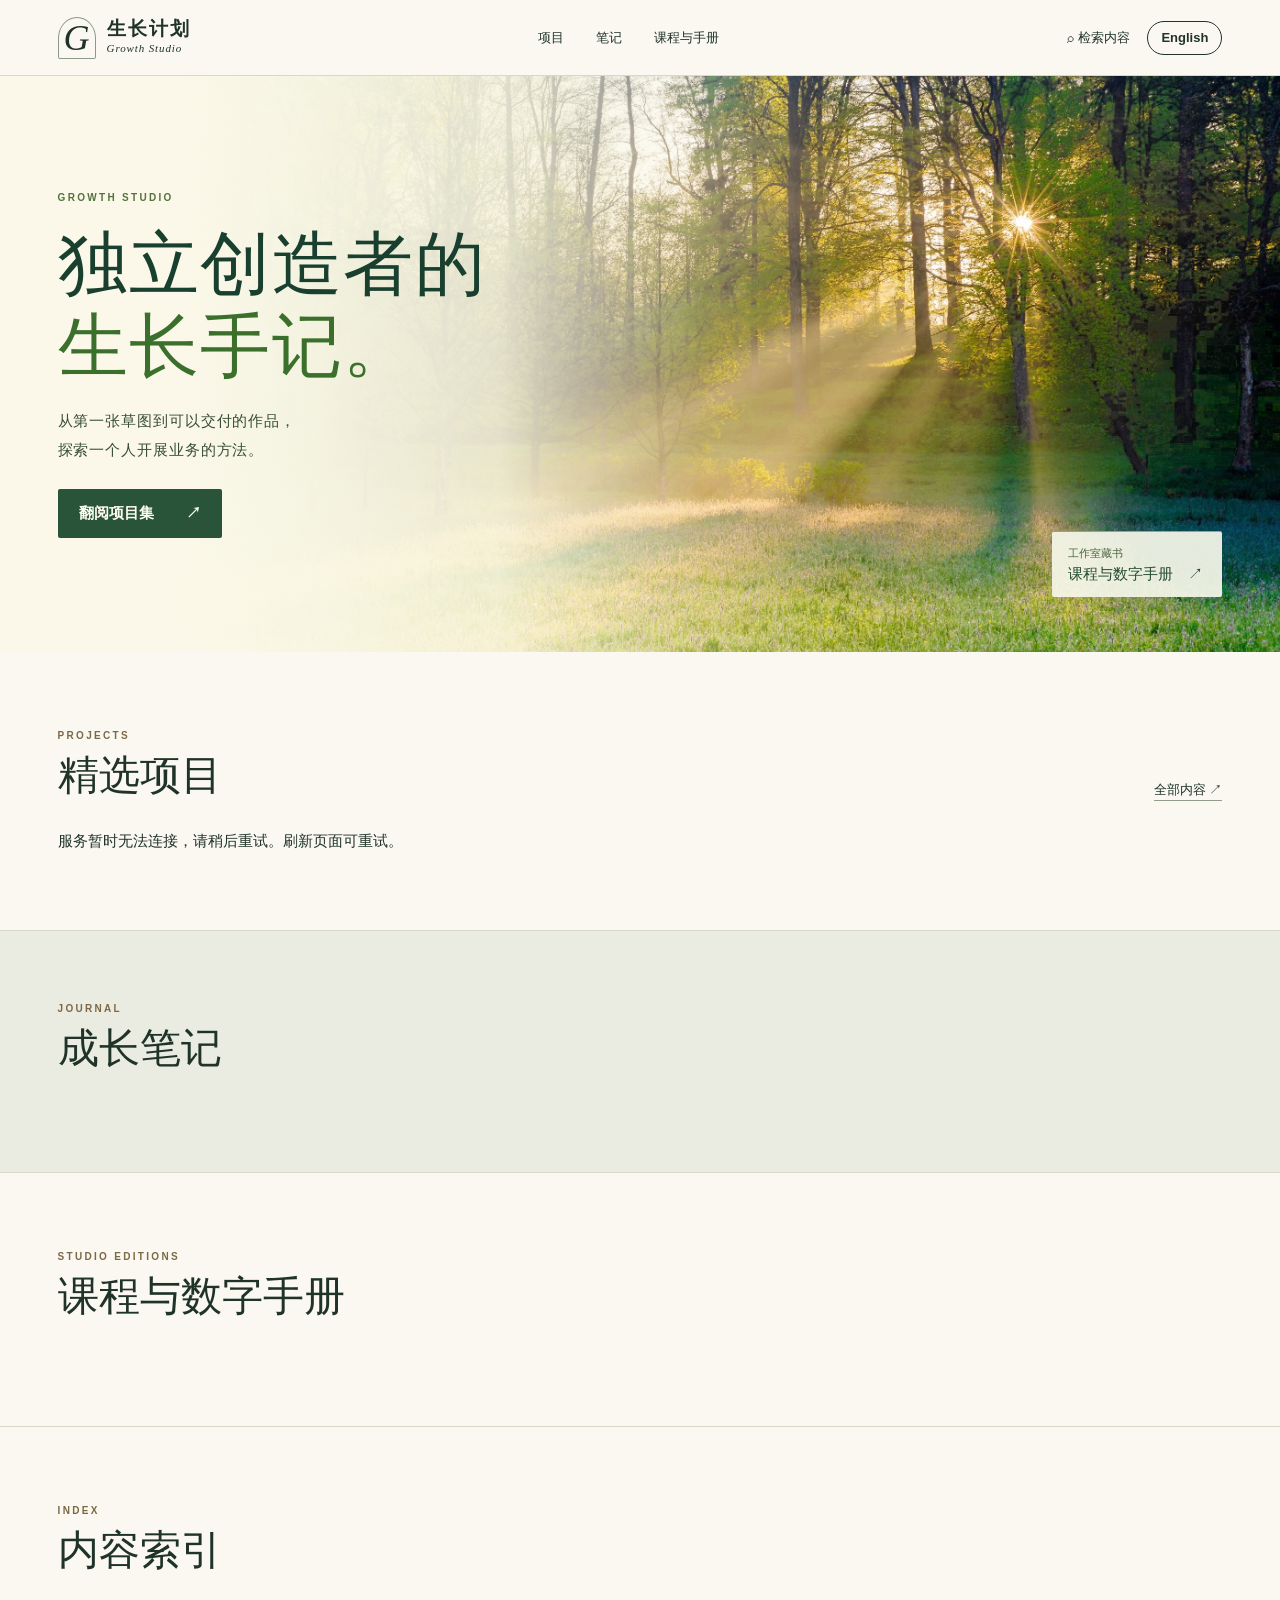
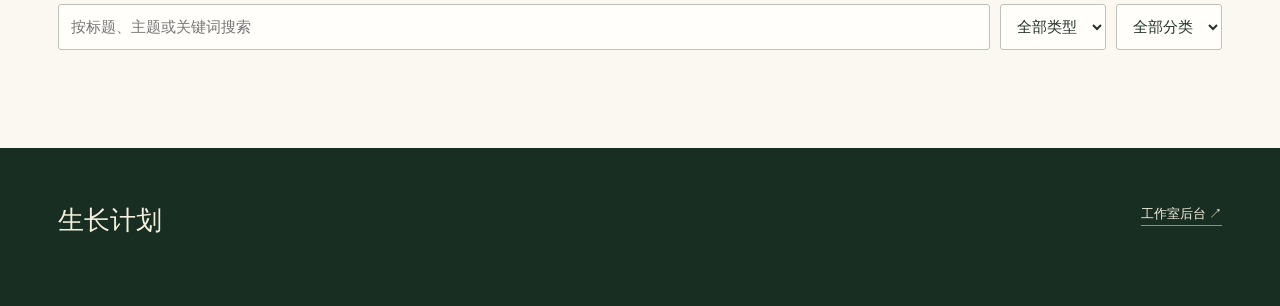
==== commit 49f40ea4: "Brighten the homepage with a meadow sunrise" ====
--- a/index.html
+++ b/index.html
@@ -1,7 +1,7 @@
 <!doctype html>
 <html lang="zh-CN"><head><meta charset="utf-8"><meta name="viewport" content="width=device-width,initial-scale=1"><meta name="theme-color" content="#182e23"><meta name="description" content="生长计划为独立创作者整理项目、实践笔记、课程与工作手册。"><title>生长计划 · Growth Studio</title><link rel="stylesheet" href="style.css"><script src="language.js"></script><script type="module" src="app.js"></script></head>
 <body><header class="mast"><div class="wrap bar"><a class="wordmark" href="#home"><i>G</i><span>生长计划<small>Growth Studio</small></span></a><nav><a href="#projects">项目</a><a href="#articles">笔记</a><a href="#resources">课程与手册</a></nav><a href="#library" class="search-link">⌕ <span>检索内容</span></a><a class="lang-switch" data-language-switch href="?lang=en" lang="en" hreflang="en">English</a></div></header>
-<main id="home"><section class="hero"><img class="hero-photo" src="woodland-dawn.jpg" alt="暖金色的阳光穿过繁茂的绿叶与高高的树干，洒在林间小径上" fetchpriority="high"><div class="wrap hero-layout"><div><p class="overline light">GROWTH STUDIO</p><h1>独立创造者的<br><em>生长手记。</em></h1><p class="intro">从第一张草图到可以交付的作品，<br>探索一个人开展业务的方法。</p><a class="gold-button" href="#projects">翻阅项目集 <span>↗</span></a></div><a class="hero-index" href="#resources"><small>工作室藏书</small><span>课程与数字手册　↗</span></a></div></section>
+<main id="home"><section class="hero"><img class="hero-photo" src="meadow-sunrise.webp" alt="朝阳从青绿的树梢间露出，金色光束斜斜地洒向林边的青草地" fetchpriority="high"><div class="wrap hero-layout"><div><p class="overline light">GROWTH STUDIO</p><h1>独立创造者的<br><em>生长手记。</em></h1><p class="intro">从第一张草图到可以交付的作品，<br>探索一个人开展业务的方法。</p><a class="gold-button" href="#projects">翻阅项目集 <span>↗</span></a></div><a class="hero-index" href="#resources"><small>工作室藏书</small><span>课程与数字手册　↗</span></a></div></section>
 <section id="projects" class="wrap block"><div class="section-head"><div><p class="overline">PROJECTS</p><h2>精选项目</h2></div><a href="#library" class="inline-link">全部内容 ↗</a></div><div id="project-list" class="project-grid" aria-live="polite">正在读取项目…</div></section>
 <section id="articles" class="paper"><div class="wrap editorial"><div class="section-head"><div><p class="overline">JOURNAL</p><h2>成长笔记</h2></div></div><div id="article-list" class="journal"></div></div></section>
 <section id="resources" class="wrap block"><div class="section-head"><div><p class="overline">STUDIO EDITIONS</p><h2>课程与数字手册</h2></div></div><div id="resource-list" class="resource-grid"></div></section>
--- a/style.css
+++ b/style.css
@@ -1,5 +1,5 @@
 :root{--paper:#faf8f1;--ink:#203329;--muted:#687269;--line:#d7d8ca;--gold:#e5c78f;--forest:#182e23;--serif:"Baskervville","Songti SC","STSong","Noto Serif CJK SC",Georgia,serif;--sans:"DM Sans","PingFang SC","Microsoft YaHei",sans-serif;color-scheme:light}
-*{box-sizing:border-box}html{scroll-behavior:smooth;scroll-padding-top:80px}body{margin:0;background:var(--paper);color:var(--ink);font:15px/1.65 var(--sans)}button,input,select,textarea{font:inherit;color:inherit}button,a,input,select,textarea{touch-action:manipulation}button,a{cursor:pointer}a{color:inherit;text-decoration:none}button{border:1px solid var(--line);background:var(--paper);padding:.55rem 1rem;border-radius:3px}a:focus-visible,button:focus-visible,input:focus-visible,select:focus-visible,textarea:focus-visible{outline:3px solid #b8883d;outline-offset:3px}[hidden]{display:none!important}.wrap{width:min(1240px,calc(100% - 9vw));margin:auto}.mast{background:var(--paper);position:sticky;top:0;z-index:5;border-bottom:1px solid var(--line)}.bar{height:75px;display:flex;justify-content:space-between;align-items:center;gap:1.1rem}.wordmark{display:inline-flex;align-items:center;gap:11px}.wordmark i{width:38px;height:42px;border:1px solid #8c9987;border-radius:50% 50% 2px 2px;text-align:center;font:italic 36px/41px Georgia,serif}.wordmark span{font:bold 19px/1.2 var(--serif);letter-spacing:2px}.wordmark small{display:block;font:italic 11px/1.4 Georgia,serif;letter-spacing:.08em}.bar nav{display:flex;gap:2rem}.bar nav a,.search-link,.admin .bar>a:last-child{font-size:13px}.bar a:hover,.inline-link:hover{color:#906320}.hero{position:relative;background:#f4f5da;color:#193f2f;isolation:isolate;overflow:hidden}.hero-photo{position:absolute;inset:0 0 0 auto;height:100%;width:100%;object-fit:cover;object-position:50% 47%;transform:scaleX(-1);filter:brightness(1.13) saturate(1.12);z-index:-2}.hero:before{content:"";position:absolute;inset:0;background:linear-gradient(90deg,#fbf8e9 0%,rgba(249,246,224,.97) 25%,rgba(246,243,214,.88) 39%,rgba(249,244,215,.28) 56%,rgba(252,241,198,0) 71%);z-index:-1}.hero-layout{min-height:clamp(490px,45vw,650px);display:flex;align-items:center;justify-content:space-between;padding-block:55px;gap:2rem}.overline{font:600 10px/1.6 var(--sans);letter-spacing:.23em;margin:0 0 12px;color:#7d6846}.overline.light{color:#53723c}.hero h1{font:500 clamp(46px,5.5vw,82px)/1.16 var(--serif);letter-spacing:.02em;margin:18px 0 20px}.hero h1 em{color:#3b702c;font-style:normal}.intro{color:#374d37;line-height:1.9;letter-spacing:.06em}.gold-button{display:inline-flex;align-items:center;justify-content:center;gap:32px;background:var(--gold);color:#26382a;font-weight:650;border:0;border-radius:2px;padding:12px 21px}.hero .gold-button{margin-top:10px;background:#295439;color:#fffdf1}.hero .gold-button:hover{background:#1b402b}.gold-button:hover{background:#eed5a5}.hero-index{border-top:1px solid #95a777;background:#f6f7e9ed;color:#264b32;border-radius:2px;padding:10px 16px;align-self:end;min-width:170px;padding-top:12px}.hero-index small,.hero-index span{display:block}.hero-index small{color:#4b653f;font-size:11px}.block{padding-block:76px}.section-head{display:flex;align-items:end;justify-content:space-between;gap:15px;margin-bottom:28px}h1,h2,h3{font-family:var(--serif);overflow-wrap:anywhere}.section-head h2,.desk h1{font-weight:550;font-size:clamp(30px,3.2vw,47px);margin:0;line-height:1.22}.section-head .overline{margin-bottom:7px}.inline-link{font-size:13px;border-bottom:1px solid #929e8b}.project-grid{display:grid;grid-template-columns:repeat(3,minmax(0,1fr));gap:25px}.project-card figure{aspect-ratio:1.83;margin:0 0 18px;background:#dcdacb;overflow:hidden}.project-card img,.resource img{width:100%;height:100%;object-fit:cover;transition:transform .4s}.project-card:hover img{transform:scale(1.035)}.project-card h3,.resource h3{font-size:22px;line-height:1.35;margin:7px 0 6px}.project-card b{float:right;font:normal 16px var(--sans);color:#877143}.project-card small,.resource small,.journal small,#detail>small{color:#78603a;font-size:11px;letter-spacing:.08em}.project-card p,.resource p{margin:4px 0;color:var(--muted);font-size:14px}.paper{background:#ebece1;border-block:1px solid var(--line)}.editorial{display:grid;grid-template-columns:1fr 2fr;gap:4%;padding-block:70px}.editorial .section-head{align-self:start}.journal a,.index-list a{border-top:1px solid #bcc4b6;display:grid;align-items:center;gap:17px;padding:17px 0;grid-template-columns:75px 1fr 1em}.journal h3{font-size:19px;font-weight:550;line-height:1.55;margin:0}.journal a:hover,.index-list a:hover{color:#916525}.resource-grid{display:grid;grid-template-columns:repeat(2,minmax(0,1fr));gap:24px}.resource{display:grid;grid-template-columns:34% 1fr;border:1px solid var(--line);background:#f5f2e8;overflow:hidden}.resource img{min-height:185px}.resource>div{padding:24px}.resource b{display:block;margin-top:14px;font-size:12px}.library{border-top:1px solid var(--line)}input,select,textarea{border:1px solid #bbc4b7;background:#fffefa;border-radius:3px;padding:10px 12px;min-width:0;max-width:100%}textarea{resize:vertical}.controls{display:flex;gap:10px;margin-bottom:22px;flex-wrap:wrap}.controls input{flex:1;min-width:180px}.index-list{display:grid;grid-template-columns:repeat(2,minmax(0,1fr));column-gap:35px}.index-list a{grid-template-columns:35px 1fr 1em;font-size:13px}.index-list small{color:var(--muted)}footer{padding:55px 0;background:var(--forest);color:#f5f0dc}footer>.wrap{display:flex;gap:30px;justify-content:space-between;align-items:start}footer strong{font:26px var(--serif)}footer p{color:#bbc7b9;max-width:560px;font-size:13px}footer a{white-space:nowrap;font-size:13px;border-bottom:1px solid #85937c}dialog{width:min(680px,94vw);max-height:86vh;margin:auto;padding:38px;border:1px solid var(--line);background:var(--paper);color:var(--ink);border-radius:7px;box-shadow:0 20px 90px #10211766}dialog::backdrop{background:#13271ec9}.close{position:sticky;float:right;top:0;z-index:1;background:var(--paper);border-radius:50%;font:24px/1 var(--sans);padding:5px 9px}#detail h2,#editor h2{font-size:32px;line-height:1.3;margin:16px 0}.lead{color:var(--muted)}#detail>img{width:100%;max-height:290px;object-fit:cover;margin:8px 0}.prose{white-space:pre-wrap;overflow-wrap:anywhere;line-height:2;margin:18px 0}.admin{background:#f2f1e9}.admin .mast{background:var(--forest);color:var(--paper)}#login{max-width:420px;margin:12vh auto;background:var(--paper);border:1px solid var(--line);padding:34px}#login h1{font-size:32px;margin:0 0 20px}.admin label{display:grid;gap:6px;font-size:13px;margin:12px 0}.admin label input,.admin label textarea,.admin label select{width:100%}.workspace{display:grid;grid-template-columns:175px minmax(0,1fr);gap:4vw;min-height:75vh;padding:50px 0}.workspace aside{border-right:1px solid var(--line);padding-right:22px}.workspace aside strong{font:24px var(--serif)}#sections{display:grid;margin:24px 0}#sections button{border:0;border-bottom:1px solid var(--line);text-align:left;background:transparent;padding:11px}#sections [aria-current=page]{background:#dbe1d1;font-weight:700}.metrics{display:grid;grid-template-columns:repeat(auto-fit,minmax(100px,1fr));background:var(--forest);color:var(--paper);padding:20px;gap:16px}.metrics small,.row small{display:block}.metrics small{color:#c4ccbc}.metrics b{display:block;font:34px/1.5 Georgia,serif;color:var(--gold)}.desk h2{font-size:22px;margin:30px 0 12px}.row{display:flex;align-items:center;gap:14px;border-bottom:1px solid var(--line);padding:14px 0}.row>div:first-child,.row>strong:first-child{flex:1;min-width:0;overflow-wrap:anywhere}.row small,.muted{color:var(--muted);font-size:12px}.row button{font-size:12px}.badge{padding:3px 9px;background:#e9ddc5;color:#715a32;font-size:11px;border-radius:20px}.badge.on{background:#dde9d8;color:#34563e}.form-grid{display:grid;grid-template-columns:1fr 1fr;gap:12px}#message:not(:empty){position:sticky;bottom:15px;background:#243e2d;color:white;border-radius:4px;padding:10px 18px;width:fit-content;margin-inline:auto}#edit-message{color:#84612d}button:disabled{opacity:.55;cursor:wait}
+*{box-sizing:border-box}html{scroll-behavior:smooth;scroll-padding-top:80px}body{margin:0;background:var(--paper);color:var(--ink);font:15px/1.65 var(--sans)}button,input,select,textarea{font:inherit;color:inherit}button,a,input,select,textarea{touch-action:manipulation}button,a{cursor:pointer}a{color:inherit;text-decoration:none}button{border:1px solid var(--line);background:var(--paper);padding:.55rem 1rem;border-radius:3px}a:focus-visible,button:focus-visible,input:focus-visible,select:focus-visible,textarea:focus-visible{outline:3px solid #b8883d;outline-offset:3px}[hidden]{display:none!important}.wrap{width:min(1240px,calc(100% - 9vw));margin:auto}.mast{background:var(--paper);position:sticky;top:0;z-index:5;border-bottom:1px solid var(--line)}.bar{height:75px;display:flex;justify-content:space-between;align-items:center;gap:1.1rem}.wordmark{display:inline-flex;align-items:center;gap:11px}.wordmark i{width:38px;height:42px;border:1px solid #8c9987;border-radius:50% 50% 2px 2px;text-align:center;font:italic 36px/41px Georgia,serif}.wordmark span{font:bold 19px/1.2 var(--serif);letter-spacing:2px}.wordmark small{display:block;font:italic 11px/1.4 Georgia,serif;letter-spacing:.08em}.bar nav{display:flex;gap:2rem}.bar nav a,.search-link,.admin .bar>a:last-child{font-size:13px}.bar a:hover,.inline-link:hover{color:#906320}.hero{position:relative;background:#fbf8e9;color:#193f2f;isolation:isolate;overflow:hidden}.hero-photo{position:absolute;inset:0 0 0 auto;height:100%;width:86%;object-fit:cover;object-position:68% 48%;z-index:-2}.hero:before{content:"";position:absolute;inset:0;background:linear-gradient(90deg,#fbf8e9 14%,rgba(250,248,230,.97) 25%,rgba(249,247,225,.88) 39%,rgba(252,246,218,.28) 55%,rgba(252,246,218,0) 67%);z-index:-1}.hero-layout{min-height:clamp(490px,45vw,650px);display:flex;align-items:center;justify-content:space-between;padding-block:55px;gap:2rem}.overline{font:600 10px/1.6 var(--sans);letter-spacing:.23em;margin:0 0 12px;color:#7d6846}.overline.light{color:#53723c}.hero h1{font:500 clamp(46px,5.5vw,82px)/1.16 var(--serif);letter-spacing:.02em;margin:18px 0 20px}.hero h1 em{color:#3b702c;font-style:normal}.intro{color:#374d37;line-height:1.9;letter-spacing:.06em}.gold-button{display:inline-flex;align-items:center;justify-content:center;gap:32px;background:var(--gold);color:#26382a;font-weight:650;border:0;border-radius:2px;padding:12px 21px}.hero .gold-button{margin-top:10px;background:#295439;color:#fffdf1}.hero .gold-button:hover{background:#1b402b}.gold-button:hover{background:#eed5a5}.hero-index{border-top:1px solid #95a777;background:#f6f7e9ed;color:#264b32;border-radius:2px;padding:10px 16px;align-self:end;min-width:170px;padding-top:12px}.hero-index small,.hero-index span{display:block}.hero-index small{color:#4b653f;font-size:11px}.block{padding-block:76px}.section-head{display:flex;align-items:end;justify-content:space-between;gap:15px;margin-bottom:28px}h1,h2,h3{font-family:var(--serif);overflow-wrap:anywhere}.section-head h2,.desk h1{font-weight:550;font-size:clamp(30px,3.2vw,47px);margin:0;line-height:1.22}.section-head .overline{margin-bottom:7px}.inline-link{font-size:13px;border-bottom:1px solid #929e8b}.project-grid{display:grid;grid-template-columns:repeat(3,minmax(0,1fr));gap:25px}.project-card figure{aspect-ratio:1.83;margin:0 0 18px;background:#dcdacb;overflow:hidden}.project-card img,.resource img{width:100%;height:100%;object-fit:cover;transition:transform .4s}.project-card:hover img{transform:scale(1.035)}.project-card h3,.resource h3{font-size:22px;line-height:1.35;margin:7px 0 6px}.project-card b{float:right;font:normal 16px var(--sans);color:#877143}.project-card small,.resource small,.journal small,#detail>small{color:#78603a;font-size:11px;letter-spacing:.08em}.project-card p,.resource p{margin:4px 0;color:var(--muted);font-size:14px}.paper{background:#ebece1;border-block:1px solid var(--line)}.editorial{display:grid;grid-template-columns:1fr 2fr;gap:4%;padding-block:70px}.editorial .section-head{align-self:start}.journal a,.index-list a{border-top:1px solid #bcc4b6;display:grid;align-items:center;gap:17px;padding:17px 0;grid-template-columns:75px 1fr 1em}.journal h3{font-size:19px;font-weight:550;line-height:1.55;margin:0}.journal a:hover,.index-list a:hover{color:#916525}.resource-grid{display:grid;grid-template-columns:repeat(2,minmax(0,1fr));gap:24px}.resource{display:grid;grid-template-columns:34% 1fr;border:1px solid var(--line);background:#f5f2e8;overflow:hidden}.resource img{min-height:185px}.resource>div{padding:24px}.resource b{display:block;margin-top:14px;font-size:12px}.library{border-top:1px solid var(--line)}input,select,textarea{border:1px solid #bbc4b7;background:#fffefa;border-radius:3px;padding:10px 12px;min-width:0;max-width:100%}textarea{resize:vertical}.controls{display:flex;gap:10px;margin-bottom:22px;flex-wrap:wrap}.controls input{flex:1;min-width:180px}.index-list{display:grid;grid-template-columns:repeat(2,minmax(0,1fr));column-gap:35px}.index-list a{grid-template-columns:35px 1fr 1em;font-size:13px}.index-list small{color:var(--muted)}footer{padding:55px 0;background:var(--forest);color:#f5f0dc}footer>.wrap{display:flex;gap:30px;justify-content:space-between;align-items:start}footer strong{font:26px var(--serif)}footer p{color:#bbc7b9;max-width:560px;font-size:13px}footer a{white-space:nowrap;font-size:13px;border-bottom:1px solid #85937c}dialog{width:min(680px,94vw);max-height:86vh;margin:auto;padding:38px;border:1px solid var(--line);background:var(--paper);color:var(--ink);border-radius:7px;box-shadow:0 20px 90px #10211766}dialog::backdrop{background:#13271ec9}.close{position:sticky;float:right;top:0;z-index:1;background:var(--paper);border-radius:50%;font:24px/1 var(--sans);padding:5px 9px}#detail h2,#editor h2{font-size:32px;line-height:1.3;margin:16px 0}.lead{color:var(--muted)}#detail>img{width:100%;max-height:290px;object-fit:cover;margin:8px 0}.prose{white-space:pre-wrap;overflow-wrap:anywhere;line-height:2;margin:18px 0}.admin{background:#f2f1e9}.admin .mast{background:var(--forest);color:var(--paper)}#login{max-width:420px;margin:12vh auto;background:var(--paper);border:1px solid var(--line);padding:34px}#login h1{font-size:32px;margin:0 0 20px}.admin label{display:grid;gap:6px;font-size:13px;margin:12px 0}.admin label input,.admin label textarea,.admin label select{width:100%}.workspace{display:grid;grid-template-columns:175px minmax(0,1fr);gap:4vw;min-height:75vh;padding:50px 0}.workspace aside{border-right:1px solid var(--line);padding-right:22px}.workspace aside strong{font:24px var(--serif)}#sections{display:grid;margin:24px 0}#sections button{border:0;border-bottom:1px solid var(--line);text-align:left;background:transparent;padding:11px}#sections [aria-current=page]{background:#dbe1d1;font-weight:700}.metrics{display:grid;grid-template-columns:repeat(auto-fit,minmax(100px,1fr));background:var(--forest);color:var(--paper);padding:20px;gap:16px}.metrics small,.row small{display:block}.metrics small{color:#c4ccbc}.metrics b{display:block;font:34px/1.5 Georgia,serif;color:var(--gold)}.desk h2{font-size:22px;margin:30px 0 12px}.row{display:flex;align-items:center;gap:14px;border-bottom:1px solid var(--line);padding:14px 0}.row>div:first-child,.row>strong:first-child{flex:1;min-width:0;overflow-wrap:anywhere}.row small,.muted{color:var(--muted);font-size:12px}.row button{font-size:12px}.badge{padding:3px 9px;background:#e9ddc5;color:#715a32;font-size:11px;border-radius:20px}.badge.on{background:#dde9d8;color:#34563e}.form-grid{display:grid;grid-template-columns:1fr 1fr;gap:12px}#message:not(:empty){position:sticky;bottom:15px;background:#243e2d;color:white;border-radius:4px;padding:10px 18px;width:fit-content;margin-inline:auto}#edit-message{color:#84612d}button:disabled{opacity:.55;cursor:wait}
 @media(max-width:700px){.wrap{width:calc(100% - 36px)}.bar{height:63px;gap:8px}.bar nav{gap:12px}.bar nav a{font-size:12px}.wordmark{gap:6px}.wordmark i{width:27px;height:32px;font-size:26px;line-height:30px}.wordmark span{font-size:15px}.wordmark small{font-size:9px}.search-link{font-size:21px}.search-link span{display:none}.hero-layout{align-items:start;flex-direction:column;min-height:490px;padding-block:45px 22px}.hero-index{align-self:end;min-width:140px;font-size:13px}.hero-photo{object-position:65% center}.hero h1{font-size:clamp(42px,10vw,60px)}.intro{font-size:14px}.block,.editorial{padding-block:43px}.project-grid,.editorial,.resource-grid,.index-list{grid-template-columns:1fr}.project-grid{gap:28px}.journal a{gap:10px;grid-template-columns:56px 1fr 1em}.journal h3{font-size:17px}.resource>div{padding:15px}.resource h3,.project-card h3{font-size:20px}.controls input{width:100%;flex-basis:100%}.controls select{flex:1}.section-head{margin-bottom:20px}.workspace{display:block;padding:18px 0}.workspace aside{border:0;padding:0}.workspace aside>strong{display:none}#sections{display:flex;overflow:auto;margin:0 0 10px}#sections button{white-space:nowrap}.desk{margin-top:20px}.desk h1{font-size:26px}.order-row{flex-wrap:wrap}.metrics{grid-template-columns:repeat(2,1fr)}.row{gap:7px}.row strong{font-size:14px}dialog{padding:22px}.form-grid{grid-template-columns:1fr}footer>.wrap{flex-direction:column}.gold-button{font-size:14px}}@media(prefers-reduced-motion:reduce){*{scroll-behavior:auto!important;transition:none!important}}
 .lang-switch{display:inline-flex;align-items:center;justify-content:center;border:1px solid currentColor;border-radius:24px;min-height:34px;padding:3px 13px;font:600 13px/1.2 var(--sans);white-space:nowrap}.bar nav{margin-inline:auto}.dialog-lang{margin:0 0 15px}.translation-fields{border:1px solid var(--line);padding:5px 16px 12px;margin:20px 0}.translation-fields legend{padding:0 6px}.admin .bar>.wordmark{margin-right:auto}html:lang(en) .hero h1{font-size:clamp(44px,5.4vw,82px);letter-spacing:-.03em}html:lang(en) .wordmark span{letter-spacing:0}html:lang(en) .journal a{grid-template-columns:105px 1fr 1em}html:lang(en) .index-list a{grid-template-columns:50px 1fr 1em}
 @media(max-width:640px){.bar{gap:8px}.bar nav{gap:10px}.lang-switch{font-size:12px;padding-inline:9px}html:lang(en) .bar nav a{font-size:12px}html:lang(en) .hero h1{font-size:clamp(40px,9vw,58px)}html:lang(en) .journal a{grid-template-columns:72px 1fr 1em}html:lang(en) .bar .wordmark i{display:none}}
@@ -8,7 +8,7 @@
 
 @media(min-width:701px){html:lang(en) .hero h1{font-size:clamp(42px,4.4vw,68px)}}
 @media(max-width:700px){
-  .hero-photo{inset:auto 0 0;width:100%;height:55%;object-position:34% 46%}
+  .hero-photo{inset:auto 0 0;width:100%;height:55%;object-position:77% 50%}
   .hero:before{background:linear-gradient(180deg,#faf7e4 0%,#f4f5da 43%,rgba(244,245,218,.94) 49%,rgba(244,245,218,0) 65%)}
   .hero-layout{min-height:660px;padding-block:35px 14px}
   .hero-index{padding:6px 12px}
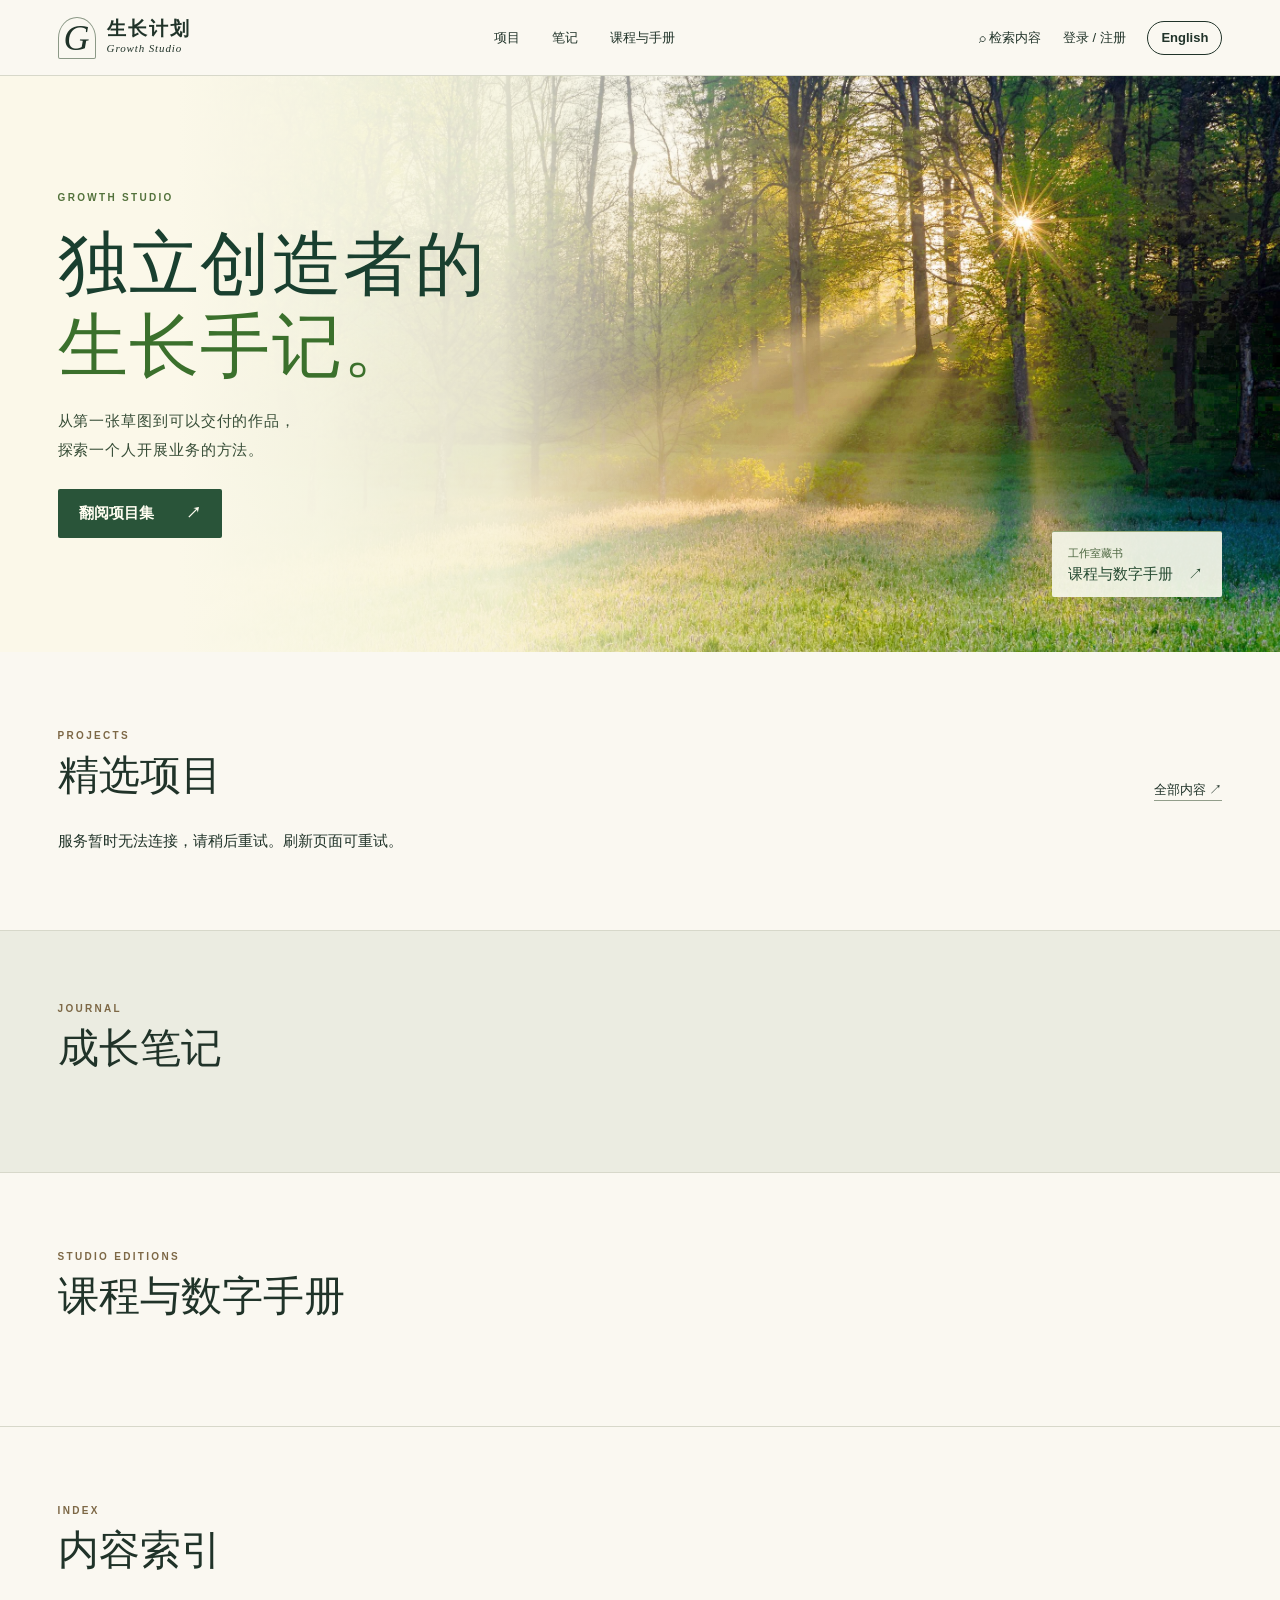
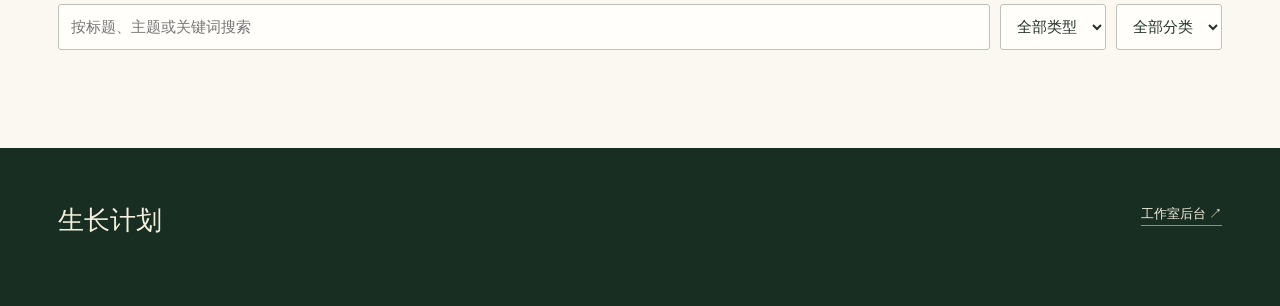
==== commit 8642de48: "Add accounts and prepare course payments" ====
--- a/index.html
+++ b/index.html
@@ -1,10 +1,10 @@
 <!doctype html>
-<html lang="zh-CN"><head><meta charset="utf-8"><meta name="viewport" content="width=device-width,initial-scale=1"><meta name="theme-color" content="#182e23"><meta name="description" content="生长计划为独立创作者整理项目、实践笔记、课程与工作手册。"><title>生长计划 · Growth Studio</title><link rel="stylesheet" href="style.css"><script src="language.js"></script><script type="module" src="app.js"></script></head>
-<body><header class="mast"><div class="wrap bar"><a class="wordmark" href="#home"><i>G</i><span>生长计划<small>Growth Studio</small></span></a><nav><a href="#projects">项目</a><a href="#articles">笔记</a><a href="#resources">课程与手册</a></nav><a href="#library" class="search-link">⌕ <span>检索内容</span></a><a class="lang-switch" data-language-switch href="?lang=en" lang="en" hreflang="en">English</a></div></header>
+<html lang="zh-CN"><head><meta charset="utf-8"><meta name="viewport" content="width=device-width,initial-scale=1"><meta name="theme-color" content="#182e23"><meta name="description" content="生长计划为独立创作者整理项目、实践笔记、课程与工作手册。"><title>生长计划 · Growth Studio</title><link rel="stylesheet" href="style.css"><script src="language.js"></script><script src="qr.js"></script><script type="module" src="app.js"></script></head>
+<body><header class="mast"><div class="wrap bar"><a class="wordmark" href="#home"><i>G</i><span>生长计划<small>Growth Studio</small></span></a><nav><a href="#projects">项目</a><a href="#articles">笔记</a><a href="#resources">课程与手册</a></nav><a href="#library" class="search-link">⌕ <span>检索内容</span></a><button type="button" class="account-button" id="account-button">登录 / 注册</button><a class="lang-switch" data-language-switch href="?lang=en" lang="en" hreflang="en">English</a></div></header>
 <main id="home"><section class="hero"><img class="hero-photo" src="meadow-sunrise.webp" alt="朝阳从青绿的树梢间露出，金色光束斜斜地洒向林边的青草地" fetchpriority="high"><div class="wrap hero-layout"><div><p class="overline light">GROWTH STUDIO</p><h1>独立创造者的<br><em>生长手记。</em></h1><p class="intro">从第一张草图到可以交付的作品，<br>探索一个人开展业务的方法。</p><a class="gold-button" href="#projects">翻阅项目集 <span>↗</span></a></div><a class="hero-index" href="#resources"><small>工作室藏书</small><span>课程与数字手册　↗</span></a></div></section>
 <section id="projects" class="wrap block"><div class="section-head"><div><p class="overline">PROJECTS</p><h2>精选项目</h2></div><a href="#library" class="inline-link">全部内容 ↗</a></div><div id="project-list" class="project-grid" aria-live="polite">正在读取项目…</div></section>
 <section id="articles" class="paper"><div class="wrap editorial"><div class="section-head"><div><p class="overline">JOURNAL</p><h2>成长笔记</h2></div></div><div id="article-list" class="journal"></div></div></section>
 <section id="resources" class="wrap block"><div class="section-head"><div><p class="overline">STUDIO EDITIONS</p><h2>课程与数字手册</h2></div></div><div id="resource-list" class="resource-grid"></div></section>
 <section id="library" class="library"><div class="wrap block"><div class="section-head"><div><p class="overline">INDEX</p><h2>内容索引</h2></div></div><div class="controls"><input type="search" id="query" aria-label="搜索内容" placeholder="按标题、主题或关键词搜索"><select id="kind" aria-label="内容类型"><option value="">全部类型</option><option value="project">项目</option><option value="article">笔记</option><option value="course">课程</option><option value="product">商品</option></select><select id="category" aria-label="内容分类"><option value="">全部分类</option></select></div><div id="matches" class="index-list" aria-live="polite"></div></div></section></main>
 <footer><div class="wrap"><div><strong>生长计划</strong><p id="about"></p></div><a href="admin.html">工作室后台 ↗</a></div></footer>
-<dialog id="reader"><button class="close" aria-label="关闭详情">×</button><a class="lang-switch dialog-lang" data-language-switch href="?lang=en" lang="en" hreflang="en">English</a><div id="detail"></div></dialog></body></html>
+<dialog id="reader"><button class="close" aria-label="关闭详情">×</button><a class="lang-switch dialog-lang" data-language-switch href="?lang=en" lang="en" hreflang="en">English</a><div id="detail"></div></dialog><dialog id="account-dialog"><button class="close" type="button" aria-label="关闭">×</button><div id="account-panel"></div></dialog></body></html>
--- a/style.css
+++ b/style.css
@@ -13,3 +13,23 @@
   .hero-layout{min-height:660px;padding-block:35px 14px}
   .hero-index{padding:6px 12px}
 }
+
+.account-button{border:0;background:transparent;padding:6px 4px;font-size:13px;white-space:nowrap}
+#account-dialog{width:min(460px,94vw);padding:34px}
+#account-dialog h2{font-size:32px;margin:10px 0}
+#account-dialog h3{font-size:19px}
+#account-dialog label{display:grid;gap:5px;margin:14px 0;font-size:13px}
+#account-dialog input,#account-dialog select{width:100%}
+.account-hint{color:var(--muted);font-size:13px}
+.verification-row{display:flex;gap:10px;align-items:end}
+.verification-row label{flex:1}
+.verification-row button{margin-bottom:14px;white-space:nowrap}
+.account-switch{display:block;border:0;background:transparent;padding:15px 0;color:#456948}
+.account-course{display:flex;width:100%;justify-content:space-between;text-align:left;margin:8px 0}
+#account-message:not(:empty){color:#85552d;font-size:13px}
+@media(max-width:520px){.mast .bar:has(nav){grid-template-columns:minmax(0,1fr) auto auto auto;gap:4px 8px}.bar:has(nav) .search-link{grid-column:2}.bar:has(nav) .account-button{grid-column:3;grid-row:1;font-size:12px}.bar:has(nav)>.lang-switch{grid-column:4;grid-row:1}}
+
+.payment-buttons{display:flex;gap:10px;flex-wrap:wrap}
+#course-purchase{margin-top:24px}
+#course-purchase #open-courses{margin-top:12px}
+#payment-qr svg{display:block;width:min(240px,100%);height:auto;background:white;margin:12px 0}
